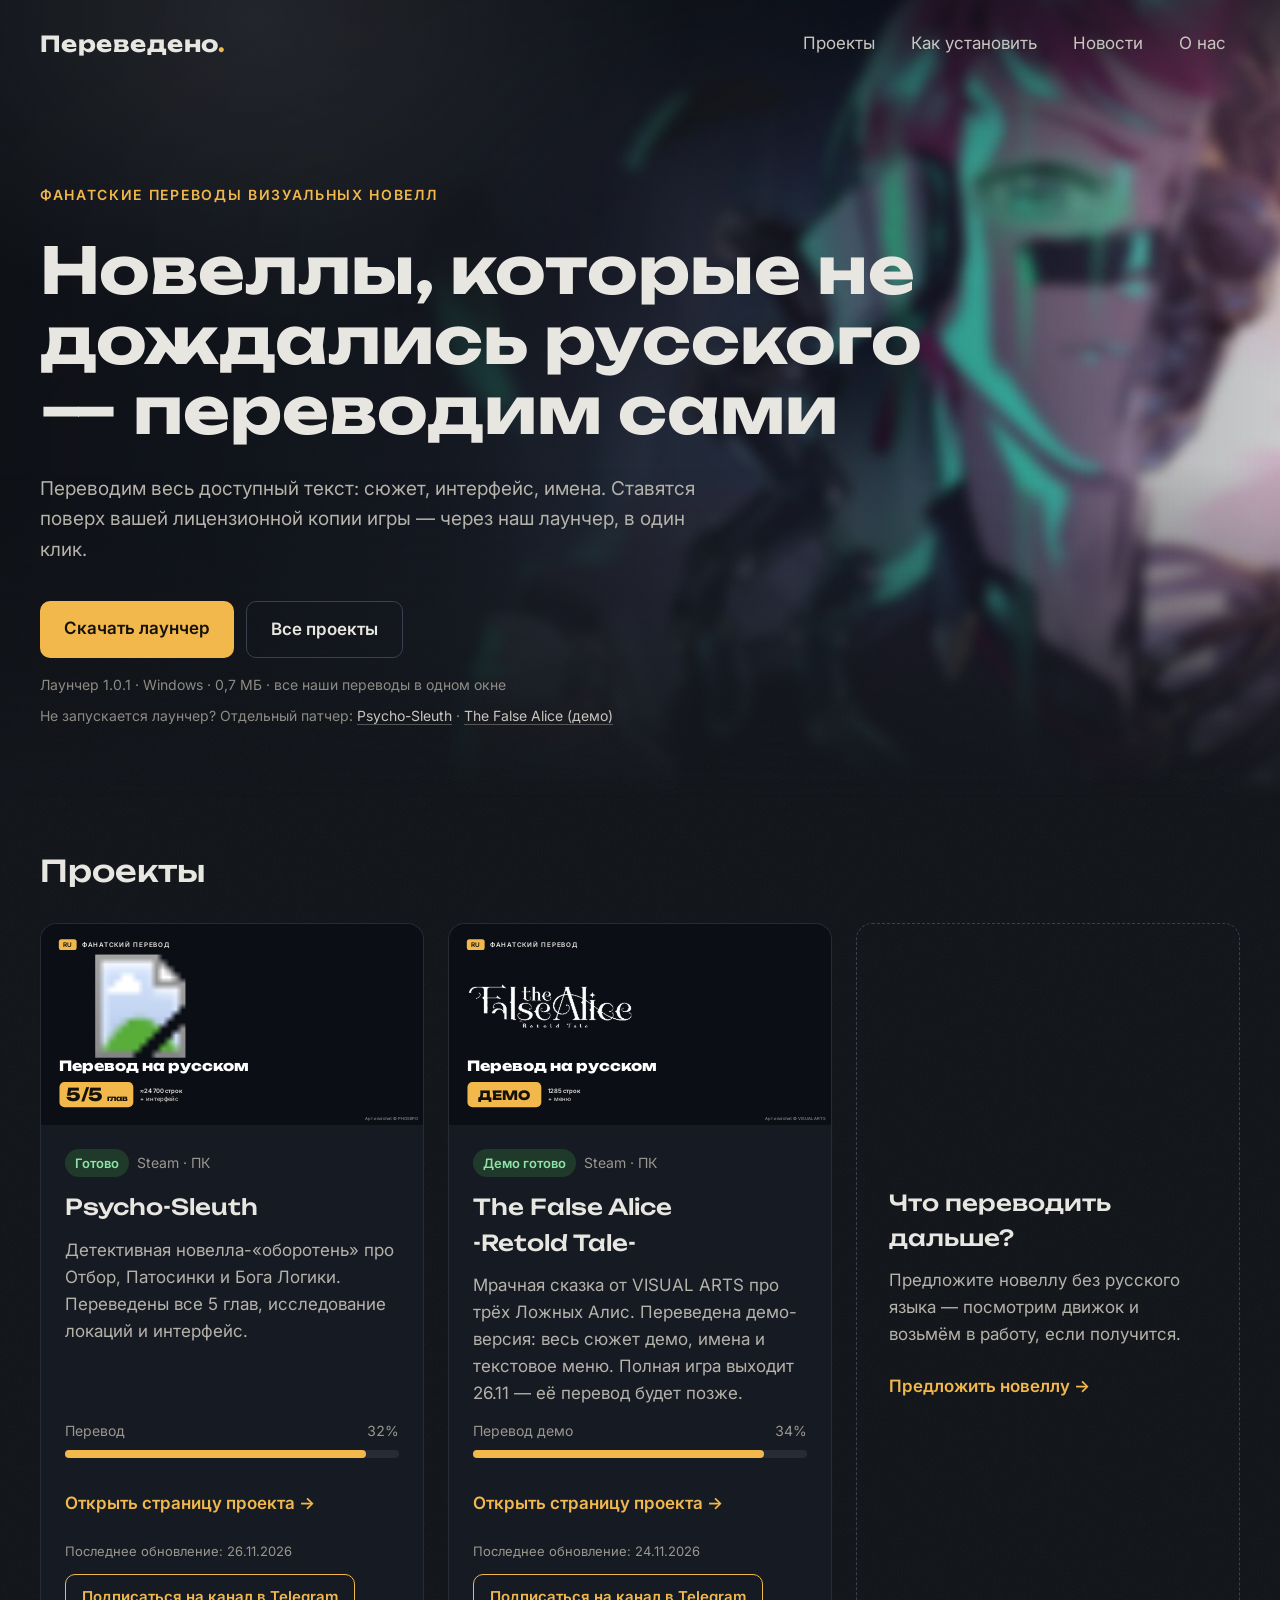
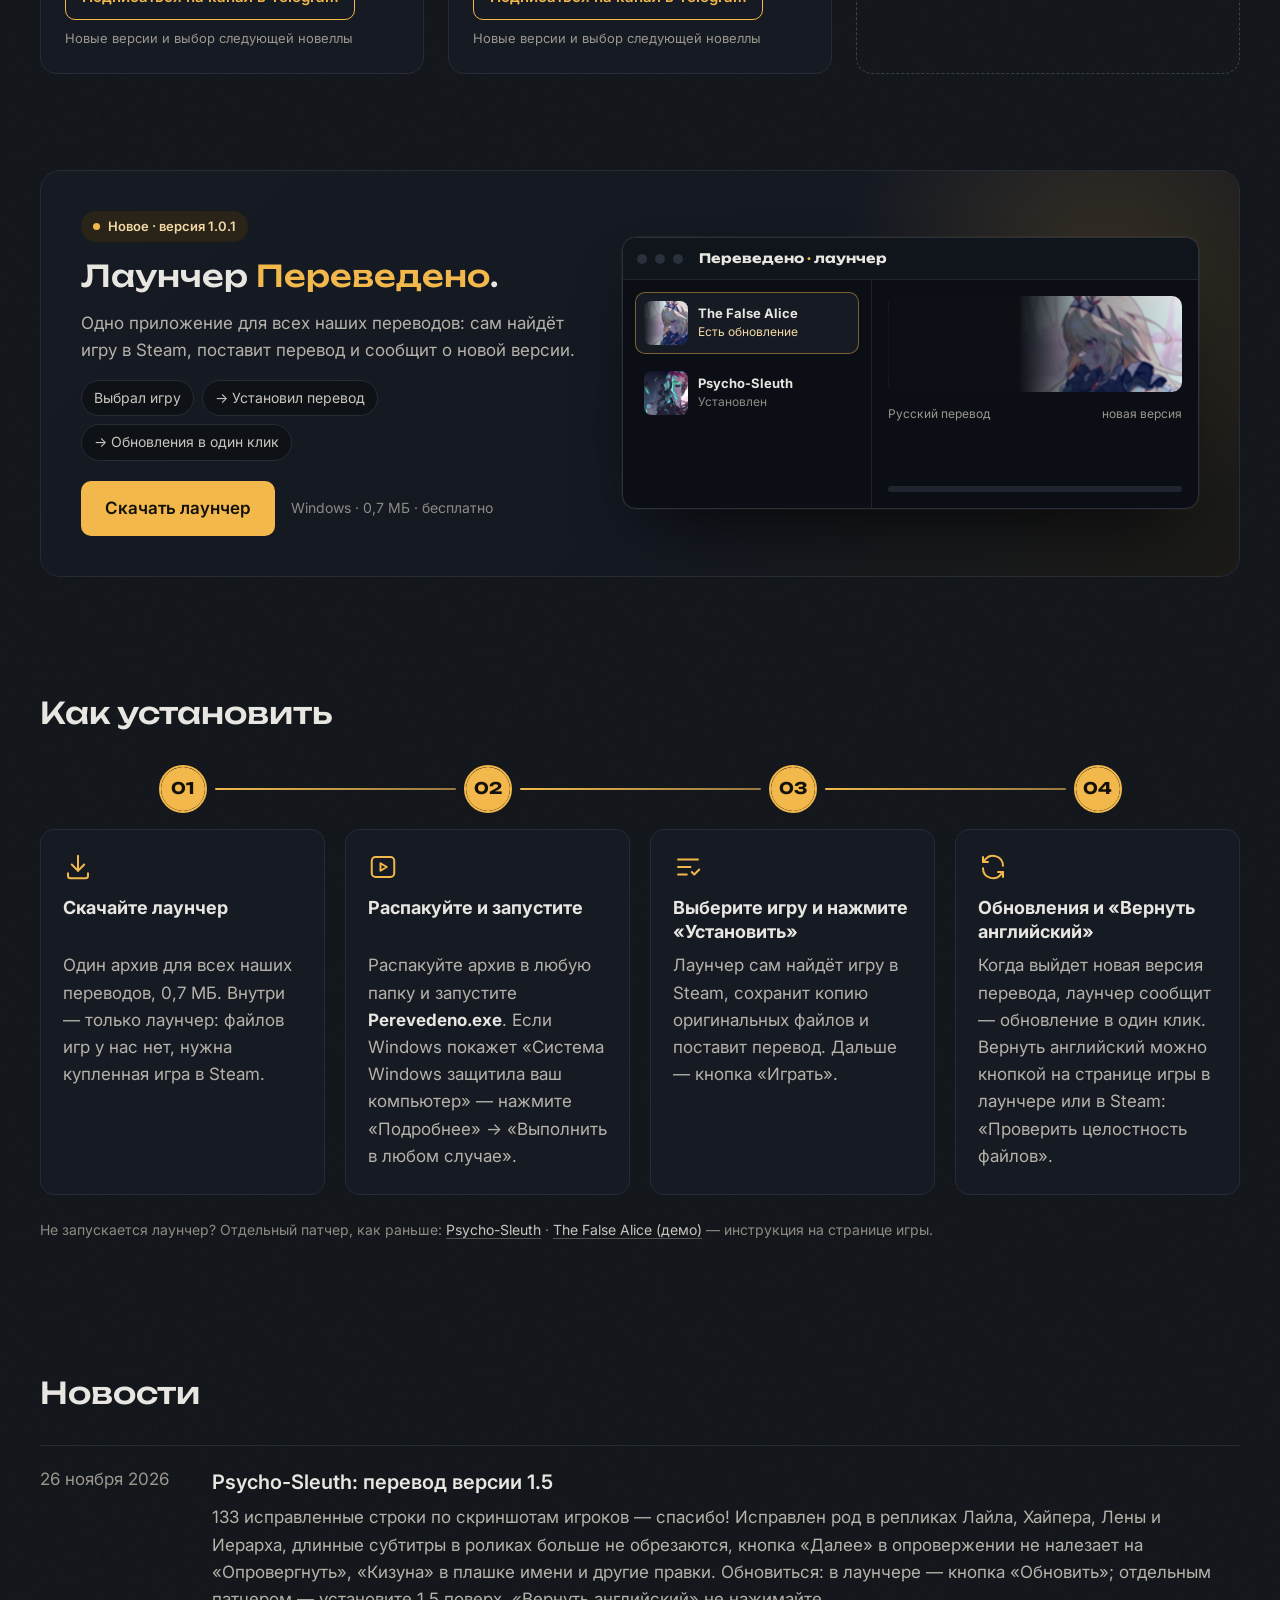
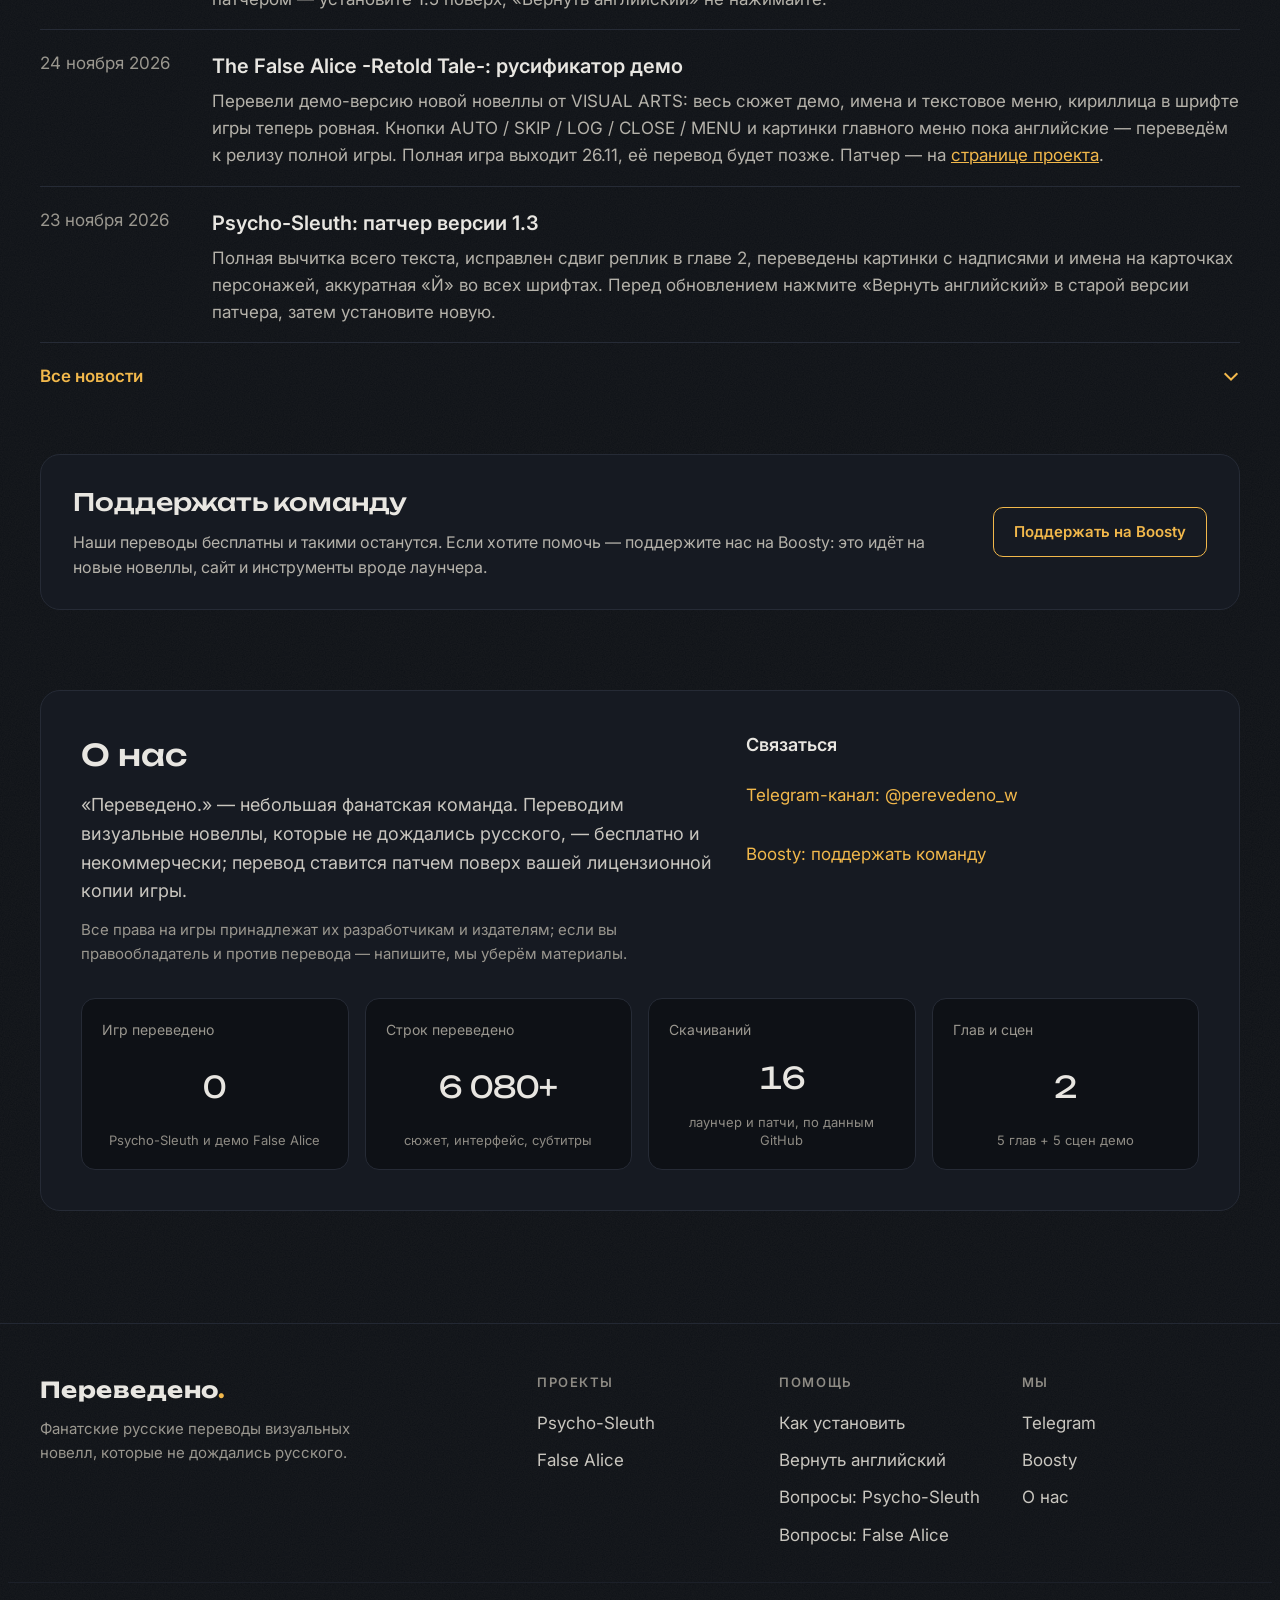
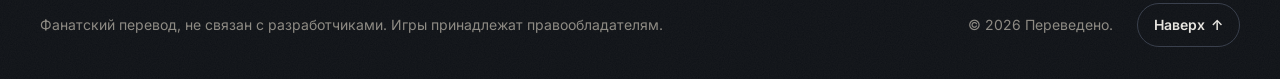
==== index.html @ 1e57be88 "Psycho-Sleuth 1.5: версия, дата, ссылки, «Что нового», новость" ====
<!doctype html>
<html lang="ru">
<head>
<meta charset="utf-8">
<meta name="viewport" content="width=device-width, initial-scale=1">
<title>Переведено. — фанатские русские переводы визуальных новелл</title>
<meta name="description" content="Бесплатные фанатские русификаторы визуальных новелл из Steam: патчеры в один клик, новости переводов и выбор следующей игры вместе с подписчиками.">
<link rel="canonical" href="https://perevedeno.com/">
<meta name="google-site-verification" content="7UtIHEBAI-mzredz2HzIOiEofKmOk5kOTlWd3oZsfEE" />
<meta name="yandex-verification" content="e305a6d8b01f7bec" />
<meta property="og:type" content="website">
<meta property="og:title" content="Переведено. — фанатские русские переводы визуальных новелл">
<meta property="og:description" content="Бесплатные фанатские русификаторы визуальных новелл из Steam: патчеры в один клик, новости переводов и выбор следующей игры вместе с подписчиками.">
<meta property="og:image" content="https://perevedeno.com/site-og.png">
<meta property="og:image:width" content="1200">
<meta property="og:image:height" content="630">
<meta property="og:url" content="https://perevedeno.com/">
<meta name="twitter:card" content="summary_large_image">
<meta name="twitter:image" content="https://perevedeno.com/site-og.png">
<link rel="icon" href="/favicon.ico" sizes="16x16 32x32 48x48">
<link rel="icon" href="/favicon.svg" type="image/svg+xml">
<link rel="icon" href="/favicon-48x48.png" type="image/png" sizes="48x48">
<link rel="icon" href="/favicon-192x192.png" type="image/png" sizes="192x192">
<link rel="apple-touch-icon" href="/apple-touch-icon.png" sizes="180x180">
<link rel="manifest" href="/site.webmanifest">
<link rel="preconnect" href="https://fonts.googleapis.com">
<link rel="stylesheet" href="https://fonts.googleapis.com/css2?family=Unbounded:wght@500;700;800&amp;family=Inter:wght@400;500;600&amp;display=swap">
<link rel="stylesheet" href="style.css?v=20261126l">
<script>document.documentElement.classList.add('js');setTimeout(function(){if(!window.__siteReady)document.documentElement.classList.remove('js')},3000)</script>
<script src="site.js?v=20261126l" defer></script>
<script type="application/ld+json">
{
 "@context": "https://schema.org",
 "@type": "WebSite",
 "name": "Переведено. — фанатские русские переводы визуальных новелл",
 "alternateName": "Переведено",
 "url": "https://perevedeno.com/",
 "inLanguage": "ru",
 "publisher": {
  "@type": "Organization",
  "name": "Переведено.",
  "url": "https://perevedeno.com/",
  "sameAs": [
   "https://t.me/perevedeno_w"
  ]
 }
}
</script>
<!-- Yandex.Metrika counter -->
<script type="text/javascript">
   (function(m,e,t,r,i,k,a){m[i]=m[i]||function(){(m[i].a=m[i].a||[]).push(arguments)};
   m[i].l=1*new Date();
   for (var j = 0; j < document.scripts.length; j++) {if (document.scripts[j].src === r) { return; }}
   k=e.createElement(t),a=e.getElementsByTagName(t)[0],k.async=1,k.src=r,a.parentNode.insertBefore(k,a)})
   (window, document, "script", "https://mc.yandex.ru/metrika/tag.js", "ym");

   ym(114653532, "init", {
        clickmap:true,
        trackLinks:true,
        accurateTrackBounce:true,
        webvisor:true
   });
</script>
<!-- /Yandex.Metrika counter -->
</head>
<body>
<div style="min-height: 100vh; background: #0E1116; color: #E8E6E1; font-family: Inter, system-ui, sans-serif; font-size: 17px; line-height: 1.6">
<div class="hero-bg" aria-hidden="true"><div class="hb hb1" style="background-image:url(hero-psycho-sleuth.jpg)"></div><div class="hb hb2" style="background-image:url(hero-false-alice.jpg)"></div><div class="hb-shade"></div></div>

<header class="hdr" style="border-bottom: 1px solid #232833">
<div style="max-width: 1200px; margin: 0 auto; padding: 20px 32px; display: flex; flex-wrap: wrap; align-items: center; justify-content: space-between; gap: 16px">
<a href="#top" style="text-decoration: none; color: #E8E6E1; font-family: Unbounded, sans-serif; font-weight: 700; font-size: 22px; letter-spacing: 0.02em">Переведено<span style="color: #F2B84B">.</span></a>
<nav aria-label="Основное меню" style="display: flex; flex-wrap: wrap; gap: 8px">
<a class="navl" href="#projects" style="color: #C9C6BF; text-decoration: none; padding: 10px 14px; border-radius: 8px">Проекты</a>
<a class="navl" href="#install" style="color: #C9C6BF; text-decoration: none; padding: 10px 14px; border-radius: 8px">Как установить</a>
<a class="navl" href="#news" style="color: #C9C6BF; text-decoration: none; padding: 10px 14px; border-radius: 8px">Новости</a>
<a class="navl" href="#about" style="color: #C9C6BF; text-decoration: none; padding: 10px 14px; border-radius: 8px">О нас</a>
</nav>
</div>
</header>

<main id="top">
<section style="max-width: 1200px; margin: 0 auto; padding: 96px 32px 72px; display: flex; flex-direction: column; gap: 28px">
<p style="margin: 0; color: #F2B84B; font-weight: 600; letter-spacing: 0.12em; text-transform: uppercase; font-size: 14px">Фанатские переводы визуальных новелл</p>
<h1 class="split" style="margin: 0; font-family: Unbounded, sans-serif; font-weight: 700; font-size: clamp(2.4rem, 5vw, 4.2rem); line-height: 1.1; max-width: 900px">Новеллы, которые не дождались русского — переводим сами</h1>
<p style="margin: 0; max-width: 680px; color: #B5B2AA; font-size: 19px">Переводим весь доступный текст: сюжет, интерфейс, имена. Ставятся поверх вашей лицензионной копии игры — через наш лаунчер, в один клик.</p>
<div class="hero-btns" style="display: flex; flex-wrap: wrap; gap: 12px; margin-top: 8px">
<a class="btn btn-primary" href="https://github.com/worthless666-loc/worthless666-loc.github.io/releases/download/launcher-v1.0.1/Perevedeno-Launcher-1.0.1.zip" data-goatcounter-click="download-launcher" data-goatcounter-title="Скачать лаунчер" style="background: #F2B84B; color: #14110A; text-decoration: none; font-weight: 600; padding: 14px 24px; border-radius: 10px">Скачать лаунчер</a>
<a class="btn btn-ghost" href="#projects" style="color: #E8E6E1; text-decoration: none; font-weight: 600; padding: 14px 24px; border-radius: 10px; border: 1px solid #3A404D">Все проекты</a>
</div>
<span style="color: #8E8B84; font-size: 14px; margin-top: -12px">Лаунчер 1.0.1 · Windows · 0,7 МБ · все наши переводы в одном окне</span>
<span class="alt-dl" style="color: #8E8B84; font-size: 14px; margin-top: -20px">Не запускается лаунчер? Отдельный патчер: <a href="https://github.com/worthless666-loc/worthless666-loc.github.io/releases/download/v1.5/Psycho-Sleuth_RU_Patcher.zip" data-goatcounter-click="download-v1.5" data-goatcounter-title="Скачать русификатор">Psycho-Sleuth</a> · <a href="https://github.com/worthless666-loc/worthless666-loc.github.io/releases/download/false-alice-demo-v1.0/False-Alice_RU_Patcher_demo.zip" data-goatcounter-click="download-false-alice-demo-1.0" data-goatcounter-title="Скачать русификатор False Alice (демо)">The False Alice (демо)</a></span>
</section>

<section id="projects" style="max-width: 1200px; margin: 0 auto; padding: 48px 32px">
<h2 style="margin: 0 0 28px; font-family: Unbounded, sans-serif; font-weight: 500; font-size: 30px">Проекты</h2>
<div style="display: grid; grid-template-columns: repeat(auto-fit, minmax(min(300px, 100%), 1fr)); gap: 24px">

<article class="gcard" style="background: #161A22; border: 1px solid #262B36; border-radius: 16px; display: flex; flex-direction: column">
<a href="psycho-sleuth.html" tabindex="-1" aria-hidden="true" class="gbanner" style="display: block; border-radius: 16px 16px 0 0"><svg xmlns="http://www.w3.org/2000/svg" viewBox="0 0 1200 630" role="img" aria-label="Psycho-Sleuth — перевод на русском, 5 из 5 глав" style="display: block; width: 100%; height: auto; background: #0B0E14"><defs><linearGradient id="lfG" x1="0" x2="1" y1="0" y2="0"><stop offset="0" stop-color="#0B0E14" stop-opacity="0.9"/><stop offset="0.38" stop-color="#0B0E14" stop-opacity="0.7"/><stop offset="0.62" stop-color="#0B0E14" stop-opacity="0"/></linearGradient></defs><image href="https://shared.akamai.steamstatic.com/store_item_assets/steam/apps/3432860/library_hero.jpg" x="-170" y="0" width="1951" height="630" preserveAspectRatio="none"/><rect width="1200" height="630" fill="url(#lfG)"/><rect x="56" y="48" width="56" height="34" rx="8" fill="#F2B84B"/><text x="84" y="72" text-anchor="middle" font-family="Inter, sans-serif" font-weight="600" font-size="20" fill="#14110A" letter-spacing="1">RU</text><text x="128" y="72" font-family="Inter, sans-serif" font-weight="600" font-size="20" fill="#E8E6E1" letter-spacing="2.4">ФАНАТСКИЙ ПЕРЕВОД</text><image href="https://shared.akamai.steamstatic.com/store_item_assets/steam/apps/3432860/logo.png" x="24" y="96" width="576" height="324"/><text x="58" y="462" font-family="Unbounded, sans-serif" font-weight="800" font-size="44" fill="#FFFFFF">Перевод на русском</text><rect x="58" y="496" width="232" height="80" rx="16" fill="#F2B84B"/><text x="80" y="556" font-family="Unbounded, sans-serif" font-weight="800" font-size="56" fill="#14110A">5/5</text><text x="208" y="556" font-family="Unbounded, sans-serif" font-weight="700" font-size="24" fill="#14110A">глав</text><text x="310" y="530" font-family="Inter, sans-serif" font-weight="600" font-size="19" fill="#E8E6E1">≈24 700 строк</text><text x="310" y="556" font-family="Inter, sans-serif" font-weight="500" font-size="19" fill="#C9C6BF">+ интерфейс</text><text x="1184" y="616" text-anchor="end" font-family="Inter, sans-serif" font-size="13" fill="#FFFFFF" fill-opacity="0.6">Арт и логотип: © PHOSEPO</text></svg></a>
<div style="padding: 24px; display: flex; flex-direction: column; gap: 12px; flex-grow: 1">
<div style="display: flex; flex-wrap: wrap; gap: 8px; align-items: center">
<span style="background: #1F3A2A; color: #8FE3A8; font-size: 13px; font-weight: 600; padding: 4px 10px; border-radius: 999px">Готово</span>
<span style="color: #9A978F; font-size: 14px">Steam · ПК</span>
</div>
<h3 style="margin: 0; font-family: Unbounded, sans-serif; font-weight: 500; font-size: 22px">Psycho-Sleuth</h3>
<p style="margin: 0; color: #B5B2AA">Детективная новелла-«оборотень» про Отбор, Патосинки и Бога Логики. Переведены все 5 глав, исследование локаций и интерфейс.</p>
<div style="margin-top: auto; display: flex; flex-direction: column; gap: 8px">
<div style="display: flex; justify-content: space-between; font-size: 14px; color: #9A978F"><span>Перевод</span><span>90%</span></div>
<div style="height: 8px; background: #262B36; border-radius: 999px"><div style="width: 90%; height: 8px; background: #F2B84B; border-radius: 999px"></div></div>
</div>
<div style="margin-top: 8px; display: flex; justify-content: space-between; align-items: center; gap: 12px; flex-wrap: wrap">
<a href="psycho-sleuth.html" class="gcard-link" style="text-decoration: none; font-weight: 600; padding: 12px 0">Открыть страницу проекта →</a>
<span style="font-size: 13px; color: #9A978F">Последнее обновление: 26.11.2026</span>
</div>
<div style="display: flex; flex-wrap: wrap; align-items: center; gap: 8px 12px">
<a href="https://t.me/perevedeno_w" class="btn btn-ghost gcard-tg" target="_blank" rel="noopener" data-goatcounter-click="tg-subscribe" data-goatcounter-title="Подписка на Telegram" style="background: transparent; color: #F2B84B; text-decoration: none; font-weight: 600; font-size: 15px; padding: 10px 16px; border-radius: 10px; border: 1px solid #F2B84B; text-align: center">Подписаться на канал в Telegram</a>
<span style="font-size: 13px; color: #9A978F">Новые версии и выбор следующей новеллы</span>
</div>
</div>
</article>

<article class="gcard" style="background: #161A22; border: 1px solid #262B36; border-radius: 16px; display: flex; flex-direction: column">
<a href="false-alice.html" tabindex="-1" aria-hidden="true" class="gbanner" style="display: block; border-radius: 16px 16px 0 0"><svg xmlns="http://www.w3.org/2000/svg" viewBox="0 0 1200 630" role="img" aria-label="The False Alice -Retold Tale- — перевод демо на русском, 1285 строк" style="display: block; width: 100%; height: auto; background: #0B0E14"><defs><linearGradient id="lfGfa" x1="0" x2="1" y1="0" y2="0"><stop offset="0" stop-color="#0B0E14" stop-opacity="0.9"/><stop offset="0.38" stop-color="#0B0E14" stop-opacity="0.7"/><stop offset="0.62" stop-color="#0B0E14" stop-opacity="0"/></linearGradient><linearGradient id="lfGfae" x1="0" x2="1" y1="0" y2="0"><stop offset="0" stop-color="#0B0E14" stop-opacity="1"/><stop offset="1" stop-color="#0B0E14" stop-opacity="0"/></linearGradient></defs><image href="https://shared.akamai.steamstatic.com/store_item_assets/steam/apps/4013270/library_hero.jpg" x="330" y="0" width="1951" height="630" preserveAspectRatio="none"/><rect x="329" y="0" width="300" height="630" fill="url(#lfGfae)"/><rect width="1200" height="630" fill="url(#lfGfa)"/><rect x="56" y="48" width="56" height="34" rx="8" fill="#F2B84B"/><text x="84" y="72" text-anchor="middle" font-family="Inter, sans-serif" font-weight="600" font-size="20" fill="#14110A" letter-spacing="1">RU</text><text x="128" y="72" font-family="Inter, sans-serif" font-weight="600" font-size="20" fill="#E8E6E1" letter-spacing="2.4">ФАНАТСКИЙ ПЕРЕВОД</text><image href="false-alice-logo.png" x="58" y="185" width="520" height="147"/><text x="58" y="462" font-family="Unbounded, sans-serif" font-weight="800" font-size="44" fill="#FFFFFF">Перевод на русском</text><rect x="58" y="496" width="232" height="80" rx="16" fill="#F2B84B"/><text x="174" y="554" text-anchor="middle" font-family="Unbounded, sans-serif" font-weight="800" font-size="40" fill="#14110A">ДЕМО</text><text x="310" y="530" font-family="Inter, sans-serif" font-weight="600" font-size="19" fill="#E8E6E1">1285 строк</text><text x="310" y="556" font-family="Inter, sans-serif" font-weight="500" font-size="19" fill="#C9C6BF">+ меню</text><text x="1184" y="616" text-anchor="end" font-family="Inter, sans-serif" font-size="13" fill="#FFFFFF" fill-opacity="0.6">Арт и логотип: © VISUAL ARTS</text></svg></a>
<div style="padding: 24px; display: flex; flex-direction: column; gap: 12px; flex-grow: 1">
<div style="display: flex; flex-wrap: wrap; gap: 8px; align-items: center">
<span style="background: #1F3A2A; color: #8FE3A8; font-size: 13px; font-weight: 600; padding: 4px 10px; border-radius: 999px">Демо готово</span>
<span style="color: #9A978F; font-size: 14px">Steam · ПК</span>
</div>
<h3 style="margin: 0; font-family: Unbounded, sans-serif; font-weight: 500; font-size: 22px">The False Alice <span style="white-space: nowrap">-Retold Tale-</span></h3>
<p style="margin: 0; color: #B5B2AA">Мрачная сказка от VISUAL ARTS про трёх Ложных Алис. Переведена демо-версия: весь сюжет демо, имена и текстовое меню. Полная игра выходит 26.11 — её перевод будет позже.</p>
<div style="margin-top: auto; display: flex; flex-direction: column; gap: 8px">
<div style="display: flex; justify-content: space-between; font-size: 14px; color: #9A978F"><span>Перевод демо</span><span>87%</span></div>
<div style="height: 8px; background: #262B36; border-radius: 999px"><div style="width: 87%; height: 8px; background: #F2B84B; border-radius: 999px"></div></div>
</div>
<div style="margin-top: 8px; display: flex; justify-content: space-between; align-items: center; gap: 12px; flex-wrap: wrap">
<a href="false-alice.html" class="gcard-link" style="text-decoration: none; font-weight: 600; padding: 12px 0">Открыть страницу проекта →</a>
<span style="font-size: 13px; color: #9A978F">Последнее обновление: 24.11.2026</span>
</div>
<div style="display: flex; flex-wrap: wrap; align-items: center; gap: 8px 12px">
<a href="https://t.me/perevedeno_w" class="btn btn-ghost gcard-tg" target="_blank" rel="noopener" data-goatcounter-click="tg-subscribe" data-goatcounter-title="Подписка на Telegram" style="background: transparent; color: #F2B84B; text-decoration: none; font-weight: 600; font-size: 15px; padding: 10px 16px; border-radius: 10px; border: 1px solid #F2B84B; text-align: center">Подписаться на канал в Telegram</a>
<span style="font-size: 13px; color: #9A978F">Новые версии и выбор следующей новеллы</span>
</div>
</div>
</article>

<article style="background: transparent; border: 1px dashed #3A404D; border-radius: 16px; padding: 32px; display: flex; flex-direction: column; gap: 12px; justify-content: center; min-height: 320px">
<h3 style="margin: 0; font-family: Unbounded, sans-serif; font-weight: 500; font-size: 22px">Что переводить дальше?</h3>
<p style="margin: 0; color: #B5B2AA">Предложите новеллу без русского языка — посмотрим движок и возьмём в работу, если получится.</p>
<a href="https://t.me/perevedeno_w" style="text-decoration: none; font-weight: 600; padding: 12px 0">Предложить новеллу →</a>
</article>

</div>
</section>

<section id="launcher" style="max-width: 1200px; margin: 0 auto; padding: 48px 32px">
<div class="lnch rv">
<div class="lnch-text">
<span class="lnch-badge">Новое · версия 1.0.1</span>
<h2>Лаунчер <span>Переведено</span>.</h2>
<p>Одно приложение для всех наших переводов: сам найдёт игру в Steam, поставит перевод и сообщит о новой версии.</p>
<ol class="lnch-flow"><li>Выбрал игру</li><li>→ Установил перевод</li><li>→ Обновления в один клик</li></ol>
<div class="lnch-cta">
<a class="btn btn-primary" href="https://github.com/worthless666-loc/worthless666-loc.github.io/releases/download/launcher-v1.0.1/Perevedeno-Launcher-1.0.1.zip" data-goatcounter-click="download-launcher" data-goatcounter-title="Скачать лаунчер" style="background: #F2B84B; color: #14110A; text-decoration: none; font-weight: 600; padding: 14px 24px; border-radius: 10px">Скачать лаунчер</a>
<small>Windows · 0,7 МБ · бесплатно</small>
</div>
</div>
<div class="lw" aria-hidden="true">
<div class="lw-bar"><i></i><i></i><i></i><b>Переведено <span>·</span> лаунчер</b></div>
<div class="lw-body">
<div class="lw-list">
<div class="lw-game on"><span class="lw-cov" style="background-image: url(hero-false-alice.jpg)"></span><span><strong>The False Alice</strong><em class="upd">Есть обновление</em></span></div>
<div class="lw-game"><span class="lw-cov" style="background-image: url(hero-psycho-sleuth.jpg)"></span><span><strong>Psycho-Sleuth</strong><em>Установлен</em></span></div>
</div>
<div class="lw-main">
<div class="lw-hero" style="background-image: url(hero-false-alice.jpg)"><span>The False Alice</span></div>
<div class="lw-row"><span>Русский перевод</span><span>новая версия</span></div>
<span class="lw-btn"><span class="t1">Обновить</span><span class="t2">Готово ✓</span></span>
<div class="lw-track"><div class="lw-fill"></div></div>
</div>
</div>
</div>
</div>
</section>

<section id="install" style="max-width: 1200px; margin: 0 auto; padding: 64px 32px">
<h2 style="margin: 0 0 28px; font-family: Unbounded, sans-serif; font-weight: 500; font-size: 30px">Как установить</h2>
<ol class="steps">
<li class="step" style="--i: 0">
<span class="step-num" aria-hidden="true"><span class="n1">01</span><span class="n2">01</span></span>
<div class="step-card"><svg class="step-ico" viewBox="0 0 24 24" fill="none" stroke="currentColor" stroke-width="1.6" stroke-linecap="round" stroke-linejoin="round" aria-hidden="true"><path d="M12 3v12"/><path d="m7 10 5 5 5-5"/><path d="M4 17v2a2 2 0 0 0 2 2h12a2 2 0 0 0 2-2v-2"/></svg><strong style="font-size: 18px">Скачайте лаунчер</strong>
<span style="color: #B5B2AA">Один архив для всех наших переводов, 0,7 МБ. Внутри — только лаунчер: файлов игр у нас нет, нужна купленная игра в Steam.</span></div>
</li>
<li class="step" style="--i: 1">
<span class="step-num" aria-hidden="true"><span class="n1">02</span><span class="n2">02</span></span>
<div class="step-card"><svg class="step-ico" viewBox="0 0 24 24" fill="none" stroke="currentColor" stroke-width="1.6" stroke-linecap="round" stroke-linejoin="round" aria-hidden="true"><rect x="3" y="4" width="18" height="16" rx="3"/><path d="m10 9 5 3-5 3V9Z"/></svg><strong style="font-size: 18px">Распакуйте и запустите</strong>
<span style="color: #B5B2AA">Распакуйте архив в любую папку и запустите <b style="color: #E8E6E1">Perevedeno.exe</b>. Если Windows покажет «Система Windows защитила ваш компьютер» — нажмите «Подробнее» → «Выполнить в любом случае».</span></div>
</li>
<li class="step" style="--i: 2">
<span class="step-num" aria-hidden="true"><span class="n1">03</span><span class="n2">03</span></span>
<div class="step-card"><svg class="step-ico" viewBox="0 0 24 24" fill="none" stroke="currentColor" stroke-width="1.6" stroke-linecap="round" stroke-linejoin="round" aria-hidden="true"><path d="M4 6h16"/><path d="M4 12h10"/><path d="M4 18h7"/><path d="m15 16 2 2 4-4"/></svg><strong style="font-size: 18px">Выберите игру и нажмите «Установить»</strong>
<span style="color: #B5B2AA">Лаунчер сам найдёт игру в Steam, сохранит копию оригинальных файлов и поставит перевод. Дальше — кнопка «Играть».</span></div>
</li>
<li class="step" id="install-restore" style="--i: 3">
<span class="step-num" aria-hidden="true"><span class="n1">04</span><span class="n2">04</span></span>
<div class="step-card"><svg class="step-ico" viewBox="0 0 24 24" fill="none" stroke="currentColor" stroke-width="1.6" stroke-linecap="round" stroke-linejoin="round" aria-hidden="true"><path d="M20 11a8 8 0 0 0-14.3-4.9L4 8"/><path d="M4 4v4h4"/><path d="M4 13a8 8 0 0 0 14.3 4.9L20 16"/><path d="M20 20v-4h-4"/></svg><strong style="font-size: 18px">Обновления и «Вернуть английский»</strong>
<span style="color: #B5B2AA">Когда выйдет новая версия перевода, лаунчер сообщит — обновление в один клик. Вернуть английский можно кнопкой на странице игры в лаунчере или в Steam: «Проверить целостность файлов».</span></div>
</li>
</ol>
<p class="alt-dl" style="margin: 24px 0 0; color: #8E8B84; font-size: 14px">Не запускается лаунчер? Отдельный патчер, как раньше: <a href="https://github.com/worthless666-loc/worthless666-loc.github.io/releases/download/v1.5/Psycho-Sleuth_RU_Patcher.zip" data-goatcounter-click="download-v1.5" data-goatcounter-title="Скачать русификатор">Psycho-Sleuth</a> · <a href="https://github.com/worthless666-loc/worthless666-loc.github.io/releases/download/false-alice-demo-v1.0/False-Alice_RU_Patcher_demo.zip" data-goatcounter-click="download-false-alice-demo-1.0" data-goatcounter-title="Скачать русификатор False Alice (демо)">The False Alice (демо)</a> — инструкция на странице игры.</p>
</section>

<section id="news" style="max-width: 1200px; margin: 0 auto; padding: 64px 32px">
<h2 style="margin: 0 0 28px; font-family: Unbounded, sans-serif; font-weight: 500; font-size: 30px">Новости</h2>
<div style="display: flex; flex-direction: column; gap: 16px">
<article style="border-top: 1px solid #262B36; padding-top: 20px; display: flex; flex-wrap: wrap; gap: 8px 32px">
<time datetime="2026-11-26" style="color: #9A978F; min-width: 140px">26 ноября 2026</time>
<div style="flex: 1 1 480px; display: flex; flex-direction: column; gap: 6px">
<h3 style="margin: 0; font-size: 20px; font-weight: 600">Psycho-Sleuth: перевод версии 1.5</h3>
<p style="margin: 0; color: #B5B2AA">133 исправленные строки по скриншотам игроков — спасибо! Исправлен род в репликах Лайла, Хайпера, Лены и Иерарха, длинные субтитры в роликах больше не обрезаются, кнопка «Далее» в опровержении не налезает на «Опровергнуть», «Кизуна» в плашке имени и другие правки. Обновиться: в лаунчере — кнопка «Обновить»; отдельным патчером — установите 1.5 поверх, «Вернуть английский» не нажимайте.</p>
</div>
</article>
<article style="border-top: 1px solid #262B36; padding-top: 20px; display: flex; flex-wrap: wrap; gap: 8px 32px">
<time datetime="2026-11-24" style="color: #9A978F; min-width: 140px">24 ноября 2026</time>
<div style="flex: 1 1 480px; display: flex; flex-direction: column; gap: 6px">
<h3 style="margin: 0; font-size: 20px; font-weight: 600">The False Alice -Retold Tale-: русификатор демо</h3>
<p style="margin: 0; color: #B5B2AA">Перевели демо-версию новой новеллы от VISUAL ARTS: весь сюжет демо, имена и текстовое меню, кириллица в шрифте игры теперь ровная. Кнопки AUTO / SKIP / LOG / CLOSE / MENU и картинки главного меню пока английские — переведём к релизу полной игры. Полная игра выходит 26.11, её перевод будет позже. Патчер — на <a href="false-alice.html">странице проекта</a>.</p>
</div>
</article>
<article style="border-top: 1px solid #262B36; padding-top: 20px; display: flex; flex-wrap: wrap; gap: 8px 32px">
<time datetime="2026-11-23" style="color: #9A978F; min-width: 140px">23 ноября 2026</time>
<div style="flex: 1 1 480px; display: flex; flex-direction: column; gap: 6px">
<h3 style="margin: 0; font-size: 20px; font-weight: 600">Psycho-Sleuth: патчер версии 1.3</h3>
<p style="margin: 0; color: #B5B2AA">Полная вычитка всего текста, исправлен сдвиг реплик в главе 2, переведены картинки с надписями и имена на карточках персонажей, аккуратная «Й» во всех шрифтах. Перед обновлением нажмите «Вернуть английский» в старой версии патчера, затем установите новую.</p>
</div>
</article>
<details style="border-top: 1px solid #262B36; padding-top: 20px">
<summary style="cursor: pointer; font-weight: 600; color: #F2B84B">Все новости</summary>
<div style="display: flex; flex-direction: column; gap: 16px; margin-top: 16px">
<article style="border-top: 1px solid #262B36; padding-top: 20px; display: flex; flex-wrap: wrap; gap: 8px 32px">
<time datetime="2026-11-22" style="color: #9A978F; min-width: 140px">22 ноября 2026</time>
<div style="flex: 1 1 480px; display: flex; flex-direction: column; gap: 6px">
<h3 style="margin: 0; font-size: 20px; font-weight: 600">Psycho-Sleuth: патчер версии 1.2</h3>
<p style="margin: 0; color: #B5B2AA">Субтитры всех видеороликов теперь на русском, на кнопке пропуска ролика — «Пропустить», плюс мелкие правки текста. Если у вас стоит 1.0 или 1.1, запустите новый патчер, сначала нажмите «Вернуть английский», затем «Установить перевод» — установка займёт чуть дольше.</p>
</div>
</article>
<article style="border-top: 1px solid #262B36; padding-top: 20px; display: flex; flex-wrap: wrap; gap: 8px 32px">
<time datetime="2026-11-22" style="color: #9A978F; min-width: 140px">22 ноября 2026</time>
<div style="flex: 1 1 480px; display: flex; flex-direction: column; gap: 6px">
<h3 style="margin: 0; font-size: 20px; font-weight: 600">Psycho-Sleuth: патчер версии 1.1</h3>
<p style="margin: 0; color: #B5B2AA">Небольшие правки перевода: участники Отбора теперь обращаются к Наместнице на «вы». Если у вас стоит версия 1.0, запустите новый патчер, сначала нажмите «Вернуть английский», затем «Установить перевод».</p>
</div>
</article>
<article style="border-top: 1px solid #262B36; padding-top: 20px; display: flex; flex-wrap: wrap; gap: 8px 32px">
<time datetime="2026-11-21" style="color: #9A978F; min-width: 140px">21 ноября 2026</time>
<div style="flex: 1 1 480px; display: flex; flex-direction: column; gap: 6px">
<h3 style="margin: 0; font-size: 20px; font-weight: 600">Выпущен русский перевод Psycho-Sleuth</h3>
<p style="margin: 0; color: #B5B2AA">Все 5 глав, эпилоги, исследование локаций, интерфейс и имена — около 24 700 строк. Патчер уже можно скачать на странице проекта.</p>
</div>
</article>
</div>
</details>
</div>
</section>

<section id="support" style="max-width: 1200px; margin: 0 auto; padding: 0 32px 16px">
<div class="rv" style="background: #161A22; border: 1px solid #262B36; border-radius: 20px; padding: 28px 32px; display: flex; flex-wrap: wrap; align-items: center; justify-content: space-between; gap: 20px 32px">
<div style="flex: 1 1 420px; display: flex; flex-direction: column; gap: 8px">
<h2 style="margin: 0; font-family: Unbounded, sans-serif; font-weight: 500; font-size: 24px">Поддержать команду</h2>
<p style="margin: 0; color: #B5B2AA; font-size: 16px">Наши переводы бесплатны и такими останутся. Если хотите помочь — поддержите нас на Boosty: это идёт на новые новеллы, сайт и инструменты вроде лаунчера.</p>
</div>
<a href="https://boosty.to/perevedeno" class="btn btn-ghost" target="_blank" rel="noopener" data-goatcounter-click="boosty" data-goatcounter-title="Поддержать на Boosty" data-ym-goal="boosty" style="flex: 0 0 auto; background: transparent; color: #F2B84B; text-decoration: none; font-weight: 600; font-size: 15px; padding: 12px 20px; border-radius: 10px; border: 1px solid #F2B84B; text-align: center">Поддержать на Boosty</a>
</div>
</section>

<section id="about" style="max-width: 1200px; margin: 0 auto; padding: 64px 32px 96px">
<div style="background: #161A22; border: 1px solid #262B36; border-radius: 20px; padding: 40px; display: flex; flex-direction: column; gap: 24px">
<div style="display: flex; flex-wrap: wrap; gap: 32px">
<div style="flex: 1 1 420px; display: flex; flex-direction: column; gap: 12px">
<h2 style="margin: 0; font-family: Unbounded, sans-serif; font-weight: 500; font-size: 30px">О нас</h2>
<p style="margin: 0; color: #C9C6BF; font-size: 18px">«Переведено.» — небольшая фанатская команда. Переводим визуальные новеллы, которые не дождались русского, — бесплатно и некоммерчески; перевод ставится патчем поверх вашей лицензионной копии игры.</p>
<p style="margin: 0; color: #9A978F; font-size: 15px">Все права на игры принадлежат их разработчикам и издателям; если вы правообладатель и против перевода — напишите, мы уберём материалы.</p>
</div>
<div style="flex: 1 1 240px; display: flex; flex-direction: column; gap: 12px">
<h3 style="margin: 0; font-size: 18px; font-weight: 600">Связаться</h3>
<a href="https://t.me/perevedeno_w" style="text-decoration: none; padding: 10px 0">Telegram-канал: @perevedeno_w</a>
<a href="https://boosty.to/perevedeno" target="_blank" rel="noopener" data-goatcounter-click="boosty-about" data-goatcounter-title="Boosty (О нас)" data-ym-goal="boosty" style="text-decoration: none; padding: 10px 0">Boosty: поддержать команду</a>
</div>
</div>
<div class="tiles about-stats" style="display: grid; grid-template-columns: repeat(auto-fit, minmax(200px, 1fr)); gap: 16px">
<div style="background: #0E1116; border: 1px solid #262B36; border-radius: 14px; padding: 20px; display: flex; flex-direction: column; min-height: 130px">
<div style="color: #9A978F; font-size: 14px">Игр переведено</div>
<div class="tile-v" style="flex: 1; display: flex; align-items: center; justify-content: center; text-align: center; font-family: Unbounded, sans-serif; font-size: 30px">2</div>
<div class="tile-note">Psycho-Sleuth и демо False Alice</div>
</div>
<div style="background: #0E1116; border: 1px solid #262B36; border-radius: 14px; padding: 20px; display: flex; flex-direction: column; min-height: 130px">
<div style="color: #9A978F; font-size: 14px">Строк переведено</div>
<div class="tile-v" style="flex: 1; display: flex; align-items: center; justify-content: center; text-align: center; font-family: Unbounded, sans-serif; font-size: 30px">27 000+</div>
<div class="tile-note">сюжет, интерфейс, субтитры</div>
</div>
<div style="background: #0E1116; border: 1px solid #262B36; border-radius: 14px; padding: 20px; display: flex; flex-direction: column; min-height: 130px">
<div style="color: #9A978F; font-size: 14px">Скачиваний</div>
<div class="tile-v" data-live="gh-downloads" style="flex: 1; display: flex; align-items: center; justify-content: center; text-align: center; font-family: Unbounded, sans-serif; font-size: 30px">67</div>
<div class="tile-note">лаунчер и патчи, по данным GitHub</div>
</div>
<div style="background: #0E1116; border: 1px solid #262B36; border-radius: 14px; padding: 20px; display: flex; flex-direction: column; min-height: 130px">
<div style="color: #9A978F; font-size: 14px">Глав и сцен</div>
<div class="tile-v" style="flex: 1; display: flex; align-items: center; justify-content: center; text-align: center; font-family: Unbounded, sans-serif; font-size: 30px">10</div>
<div class="tile-note">5 глав + 5 сцен демо</div>
</div>
</div>
</div>
</section>
</main>

<footer class="site-footer">
<div class="ft-in">
<div class="ft-brand"><a class="ft-logo" href="index.html">Переведено<span>.</span></a><p>Фанатские русские переводы визуальных новелл, которые не дождались русского.</p></div>
<nav class="ft-cols" aria-label="Ссылки в подвале">
<div><h3>Проекты</h3><a href="psycho-sleuth.html">Psycho-Sleuth</a><a href="false-alice.html">False Alice</a></div>
<div><h3>Помощь</h3><a href="index.html#install">Как установить</a><a href="index.html#install-restore">Вернуть английский</a><a href="psycho-sleuth.html#faq">Вопросы: Psycho-Sleuth</a><a href="false-alice.html#faq">Вопросы: False Alice</a></div>
<div><h3>Мы</h3><a href="https://t.me/perevedeno_w" target="_blank" rel="noopener">Telegram</a><a href="https://boosty.to/perevedeno" target="_blank" rel="noopener" data-goatcounter-click="boosty-footer" data-goatcounter-title="Boosty (подвал)" data-ym-goal="boosty">Boosty</a><a href="index.html#about">О нас</a></div>
</nav>
</div>
<div class="ft-bottom"><span class="ft-legal">Фанатский перевод, не связан с разработчиками. Игры принадлежат правообладателям.</span><span>© 2026 Переведено.</span><a class="ft-top" href="#">Наверх <span class="up" aria-hidden="true">↑</span></a></div>
</footer>
</div>
<script data-goatcounter="https://worthless.goatcounter.com/count" async src="//gc.zgo.at/count.js"></script>
<noscript><div><img src="https://mc.yandex.ru/watch/114653532" style="position:absolute; left:-9999px;" alt="" /></div></noscript>
</body>
</html>
---- style.css ----
/* Переведено — общие стили и анимации сайта. Цвет акцента #F2B84B.
   Анимируются только transform и opacity. */
@view-transition{navigation:auto}
body{margin:0;background:#0E1116}
a{color:#F2B84B}a:hover{color:#FFD27A}
:root{
  /* свечение вверху страницы: белое; transparent — выключить; rgba(242,184,75,.13) — прежнее жёлтое */
  --hero-glow:rgba(255,255,255,.085);
  --acc:#F2B84B;--ease:cubic-bezier(.2,.8,.2,1);--spring:cubic-bezier(.34,1.56,.64,1)}

/* ---------- шапка: прозрачная, свечение цельное под ней; фон и линия — при прокрутке ---------- */
body>div:first-child{position:relative;isolation:isolate;overflow:clip}
body>div:first-child::before{content:"";position:absolute;z-index:-1;left:-15%;top:-300px;width:70%;height:640px;
  background:radial-gradient(closest-side,var(--hero-glow),transparent);
  animation:hdrGlow 16s ease-in-out infinite alternate;pointer-events:none;will-change:transform}
@keyframes hdrGlow{from{transform:translate3d(0,0,0)}to{transform:translate3d(75%,50px,0)}}
.hdr{position:sticky;top:0;z-index:50;border-bottom-color:transparent!important}
.hdr::after{content:"";position:absolute;inset:0;z-index:-1;pointer-events:none;
  background:rgba(14,17,22,.74);-webkit-backdrop-filter:blur(14px) saturate(1.2);backdrop-filter:blur(14px) saturate(1.2);
  box-shadow:inset 0 -1px 0 #232833;opacity:0;transition:opacity .35s}
.hdr.scrolled::after{opacity:1}
main section[id]{scroll-margin-top:96px}
@media (max-width:640px){.hdr{position:relative}.hdr::after{opacity:0!important}}

/* ---------- фон первого экрана главной: арты игр ---------- */
.hero-bg{position:absolute;z-index:-2;left:0;right:0;top:0;height:var(--hero-h,720px);overflow:hidden;pointer-events:none;
  -webkit-mask-image:linear-gradient(180deg,#000 0%,#000 58%,rgba(0,0,0,.6) 78%,transparent 100%);mask-image:linear-gradient(180deg,#000 0%,#000 58%,rgba(0,0,0,.6) 78%,transparent 100%)}
.hb{position:absolute;inset:-4%;background-size:cover;background-position:60% 40%;opacity:0;will-change:transform,opacity}
.hb1{opacity:1;animation:hbFade 16s linear infinite,kenA 16s ease-in-out infinite alternate}
.hb2{animation:hbFade 16s linear -8s infinite,kenB 16s ease-in-out infinite alternate}
@keyframes hbFade{0%{opacity:0}9%{opacity:1}50%{opacity:1}59%{opacity:0}100%{opacity:0}}
@keyframes kenA{from{transform:scale(1.04) translate3d(-1%,0,0)}to{transform:scale(1.14) translate3d(1.5%,-1%,0)}}
@keyframes kenB{from{transform:scale(1.12) translate3d(1.5%,1%,0)}to{transform:scale(1.04) translate3d(-1%,0,0)}}
.hb-shade{position:absolute;inset:0;background:
  linear-gradient(90deg,rgba(14,17,22,.94) 0%,rgba(14,17,22,.86) 34%,rgba(14,17,22,.5) 62%,rgba(14,17,22,.22) 100%),
  linear-gradient(180deg,rgba(14,17,22,.55) 0%,rgba(14,17,22,0) 22%)}
.split .w{display:inline-block;opacity:0;transform:translate3d(0,.45em,0);
  animation:wIn .8s var(--ease) forwards;animation-delay:calc(.15s + var(--i) * .07s)}
@keyframes wIn{to{opacity:1;transform:none}}
@media (max-width:640px){
  .hb1,.hb2{animation-name:hbFade}
  .hb{inset:0;background-position:65% 50%}
  .hb-shade{background:linear-gradient(180deg,rgba(14,17,22,.82) 0%,rgba(14,17,22,.74) 100%)}
}

/* ---------- раскрывающиеся блоки (details) ---------- */
details>summary{list-style:none;display:flex;align-items:center;justify-content:space-between;gap:16px;-webkit-tap-highlight-color:transparent}
details>summary::-webkit-details-marker{display:none}
details>summary::after{content:"";flex:none;width:8px;height:8px;margin-right:4px;border-right:2px solid var(--acc);border-bottom:2px solid var(--acc);
  transform:translateY(-3px) rotate(45deg);transition:transform .38s var(--ease)}
details.is-open>summary::after{transform:translateY(2px) rotate(225deg)}
details>summary:focus-visible{outline:2px solid var(--acc);outline-offset:4px;border-radius:6px}
details[style*="border-radius: 12px"]{transition:border-color .3s}
details[style*="border-radius: 12px"]:hover,details[style*="border-radius: 12px"].is-open{border-color:#3A404D!important}

/* ---------- ссылки меню: выезжающее подчёркивание ---------- */
.navl{position:relative}
.navl::after{content:"";position:absolute;left:14px;right:14px;bottom:6px;height:2px;border-radius:2px;
  background:var(--acc);transform:scaleX(0);transform-origin:right;transition:transform .35s var(--ease)}
.navl:hover,.navl:focus-visible{color:#E8E6E1!important}
.navl:hover::after,.navl:focus-visible::after{transform:scaleX(1);transform-origin:left}

/* ---------- кнопки ---------- */
.btn{position:relative;overflow:hidden;isolation:isolate;display:inline-block;
  transition:translate .35s var(--ease),scale .18s var(--ease),border-color .25s,box-shadow .3s;will-change:transform}
.btn:active{scale:.95;transition-duration:.08s}
.btn-primary::after{content:"";position:absolute;top:0;bottom:0;left:0;width:55%;pointer-events:none;
  background:linear-gradient(105deg,rgba(255,255,255,0) 20%,rgba(255,255,255,.55) 50%,rgba(255,255,255,0) 80%);
  transform:translateX(-140%) skewX(-18deg)}
.btn-primary:hover::after,.btn-primary:focus-visible::after{transform:translateX(260%) skewX(-18deg);transition:transform .8s var(--ease)}
.btn-primary:hover,.btn-primary:focus-visible{color:#14110A;box-shadow:0 10px 28px -8px rgba(242,184,75,.75),0 0 0 1px rgba(255,214,130,.6)}
.btn-ghost:hover,.btn-ghost:focus-visible{border-color:var(--acc)!important}
.btn-ghost::before{content:"";position:absolute;z-index:-1;inset:0;background:rgba(242,184,75,.08);opacity:0;transition:opacity .25s}
.btn-ghost:hover::before{opacity:1}
.btn:focus-visible{outline:2px solid var(--acc);outline-offset:3px}
.ripple{position:absolute;z-index:-1;width:20px;height:20px;margin:-10px 0 0 -10px;border-radius:50%;pointer-events:none;
  background:rgba(20,17,10,.28);transform:scale(0);opacity:1;animation:ripple .6s var(--ease) forwards}
.btn-ghost .ripple,.arrow-link .ripple{background:rgba(242,184,75,.35)}
@keyframes ripple{to{transform:scale(var(--rs,18));opacity:0}}
.arr{display:inline-block;transition:transform .35s var(--spring)}
a:hover>.arr,a:focus-visible>.arr,.gcard:hover .gcard-link>.arr{transform:translateX(5px)}

/* ---------- карточки проектов ---------- */
.gcard{position:relative;
  transform:perspective(900px) rotateX(var(--rx,0deg)) rotateY(var(--ry,0deg)) translateY(var(--ty,0px)) scale(var(--cs,1));
  transition:transform .5s var(--ease),border-color .3s;will-change:transform}
.gcard.tilting{transition:transform .12s linear,border-color .3s}
.gcard::before{content:"";position:absolute;inset:-1px;border-radius:17px;z-index:-1;pointer-events:none;
  box-shadow:0 24px 60px -18px rgba(242,184,75,.45),0 0 0 1px rgba(242,184,75,.55);opacity:0;transition:opacity .35s}
.gcard.is-hot{--ty:-6px;border-color:rgba(242,184,75,.7)!important}
.gcard.is-hot::before{opacity:1}
.gcard.pressed{--cs:.975;transition-duration:.1s}
.glare-clip{position:absolute;inset:0;border-radius:16px;overflow:hidden;pointer-events:none;z-index:3}
.glare{position:absolute;left:0;top:0;width:560px;height:560px;margin:-280px 0 0 -280px;border-radius:50%;
  background:radial-gradient(closest-side,rgba(255,226,160,.26),rgba(255,226,160,.08) 45%,rgba(255,226,160,0));
  opacity:0;transition:opacity .35s;transform:translate3d(var(--gx,50%),var(--gy,50%),0);will-change:transform}
.gcard.is-hot .glare{opacity:1}
.gbanner{display:block;overflow:hidden}
.gbanner>svg{transform:translate3d(var(--px,0px),var(--py,0px),0) scale(var(--zs,1));transition:transform .6s var(--ease);will-change:transform}
.gcard.is-hot .gbanner>svg{--zs:1.07}
.gcard.tilting .gbanner>svg{transition:transform .25s linear}
.gcard-link::after{content:"";position:absolute;inset:0;z-index:1;border-radius:16px}
.gcard-link:focus{outline:none}
.gcard-link:focus-visible::after{outline:2px solid var(--acc);outline-offset:3px}
.gcard-tg{position:relative;z-index:4}
.gcard-tg:focus-visible{outline:2px solid var(--acc);outline-offset:2px}
.bar-fill{transform-origin:left center;transform:scaleX(0)}
.bar-fill.in{transform:scaleX(1)}

/* ---------- плитки ---------- */
.tiles>div{transition:transform .35s var(--ease),border-color .3s}
.tiles>div:hover{transform:translateY(-3px);border-color:rgba(242,184,75,.5)!important}

/* ---------- появление при прокрутке ---------- */
.js .rv{opacity:0;transform:translate3d(0,22px,0);transition:opacity .7s var(--ease),transform .7s var(--ease);transition-delay:var(--d,0s)}
.js .rv.in{opacity:1;transform:none}
.js .gcard.rv.in{transform:perspective(900px) rotateX(var(--rx,0deg)) rotateY(var(--ry,0deg)) translateY(var(--ty,0px)) scale(var(--cs,1));
  transition:transform .6s var(--ease) var(--d,0s),opacity .7s var(--ease) var(--d,0s),border-color .3s}
.js .gcard.rv.in.tilting{transition:transform .12s linear,opacity .7s,border-color .3s}
.js .gcard.rv.in.pressed{transition-duration:.1s}

/* баннер карточки «перелетает» в шапку страницы игры */
.vt-fa{view-transition-name:fa-banner}
.vt-ps{view-transition-name:ps-banner}
::view-transition-group(fa-banner),::view-transition-group(ps-banner){animation-duration:.45s;animation-timing-function:cubic-bezier(.2,.8,.2,1)}
::view-transition-old(root),::view-transition-new(root){animation-duration:.3s}
html.leaving body{opacity:0;transition:opacity .18s}

/* ---------- телефон / касание ---------- */
@media (hover:none){
  .gcard:active{--cs:.975}
  .gcard:active::before{opacity:1}
}

@media (max-width:480px){
header>div,main>section,footer>div{padding-left:20px!important;padding-right:20px!important}
h1{font-size:2rem!important;overflow-wrap:break-word}
.hero-btns>a{flex:1 1 100%;text-align:center;box-sizing:border-box}
.tiles{grid-template-columns:repeat(2,minmax(0,1fr))!important;gap:12px!important}
.tiles>div{padding:14px!important;min-height:112px!important}
.tile-v{font-size:19px!important;line-height:1.25;overflow-wrap:break-word}
#download>div{padding:24px!important}
}

/* ---------- без движения ---------- */
@media (prefers-reduced-motion:reduce){
  *,*::before,*::after{animation:none!important;transition:none!important}
  .js .rv{opacity:1;transform:none}
  .bar-fill{transform:none}
  .gcard,.gcard.is-hot{transform:none}
  .gbanner>svg{transform:none!important}
  .glare{display:none}
  details>summary::after{transition:none}
  .hb1{opacity:1}.hb2{opacity:0}.hb{transform:none}
  .split .w{opacity:1;transform:none}
  @view-transition{navigation:none}
}

/* ---------- галерея скриншотов «Как выглядит перевод» ---------- */
.gal-wrap{position:relative}
.gal{display:grid;grid-auto-flow:column;grid-auto-columns:calc((100% - 32px) / 3);gap:16px;margin:0;padding:4px 2px 18px;list-style:none;
  overflow-x:auto;overscroll-behavior-x:contain;scroll-snap-type:x mandatory;scroll-behavior:smooth;-webkit-overflow-scrolling:touch;
  scrollbar-width:thin;scrollbar-color:#3A404D transparent}
.gal::-webkit-scrollbar{height:6px}.gal::-webkit-scrollbar-thumb{background:#3A404D;border-radius:3px}
.gal-item{margin:0;scroll-snap-align:start;display:flex;flex-direction:column;gap:10px}
.gal-link{position:relative;display:block;border-radius:12px;overflow:hidden;border:1px solid #262B36;background:#0B0E14;
  aspect-ratio:1456/819;transition:border-color .3s,transform .35s var(--ease)}
.gal-link img{display:block;width:100%;height:100%;object-fit:cover;transition:transform .6s var(--ease),opacity .4s}
.gal-link::after{content:"";position:absolute;inset:0;background:radial-gradient(circle at 50% 50%,rgba(14,17,22,0) 40%,rgba(14,17,22,.35));opacity:0;transition:opacity .35s;pointer-events:none}
.gal-link:hover,.gal-link:focus-visible{border-color:rgba(242,184,75,.7);transform:translateY(-3px)}
.gal-link:hover img,.gal-link:focus-visible img{transform:scale(1.045)}
.gal-link:hover::after{opacity:1}
.gal-link:focus-visible{outline:2px solid var(--acc);outline-offset:3px}
.gal-link:active{transform:scale(.98)}
.gal-cap{margin:0;color:#9A978F;font-size:14px;line-height:1.4}
.gal-nav{position:absolute;top:calc(50% - 30px);z-index:2;width:44px;height:44px;border-radius:50%;border:1px solid #3A404D;
  background:rgba(14,17,22,.82);color:#E8E6E1;font-size:22px;line-height:1;cursor:pointer;display:flex;align-items:center;justify-content:center;
  -webkit-backdrop-filter:blur(8px);backdrop-filter:blur(8px);transition:opacity .3s,transform .3s var(--ease),border-color .3s}
.gal-nav:hover{border-color:var(--acc);color:var(--acc)}
.gal-nav:active{transform:scale(.92)}
.gal-nav.prev{left:-14px}.gal-nav.next{right:-14px}
.gal-nav[hidden]{display:flex;opacity:0;pointer-events:none}
@media (hover:none),(max-width:640px){.gal-nav{display:none!important}}
@media (max-width:900px){.gal{grid-auto-columns:calc((100% - 16px) / 2)}}
@media (max-width:560px){.gal{grid-auto-columns:84%;gap:12px}}

/* ---------- просмотр на весь экран ---------- */
.lb{position:fixed;inset:0;z-index:1000;font-family:Inter,system-ui,sans-serif;line-height:1.5;display:flex;align-items:center;justify-content:center;touch-action:none}
.lb[hidden]{display:none}
.lb-bg{position:absolute;inset:0;background:rgba(7,9,12,.92);-webkit-backdrop-filter:blur(6px);backdrop-filter:blur(6px)}
.lb-fig{position:relative;margin:0;display:flex;flex-direction:column;align-items:center;gap:12px;max-width:min(94vw,1456px)}
.lb-img{display:block;width:min(94vw,1456px,calc((100vh - 130px) * 1456 / 819));height:auto;aspect-ratio:1456/819;border-radius:10px;
  box-shadow:0 30px 80px -20px rgba(0,0,0,.8);background:#0B0E14;user-select:none;-webkit-user-drag:none;will-change:transform,opacity}
.lb-cap{color:#C9C6BF;font-size:15px;text-align:center;min-height:1.4em}
.lb-btn{position:absolute;z-index:2;width:48px;height:48px;border-radius:50%;border:1px solid #3A404D;background:rgba(14,17,22,.7);color:#E8E6E1;
  font-size:24px;line-height:1;cursor:pointer;display:flex;align-items:center;justify-content:center;transition:border-color .25s,color .25s,transform .2s}
.lb-btn:hover{border-color:var(--acc);color:var(--acc)}
.lb-btn:active{transform:scale(.92)}
.lb-btn:focus-visible{outline:2px solid var(--acc);outline-offset:3px}
.lb-prev{left:18px;top:50%;margin-top:-24px}.lb-next{right:18px;top:50%;margin-top:-24px}
.lb-close{right:18px;top:18px}
.lb-count{position:absolute;z-index:2;left:22px;top:28px;color:#C9C6BF;font-size:14px;letter-spacing:.06em;font-variant-numeric:tabular-nums}
@media (max-width:640px){.lb-prev,.lb-next{display:none}.lb-img{border-radius:6px}}
@media (prefers-reduced-motion:reduce){.gal{scroll-behavior:auto}.gal-link,.gal-link img{transform:none!important}}

/* ---------- «Как установить»: шаги на линии ---------- */
.steps{position:relative;list-style:none;margin:0;padding:0;display:grid;grid-template-columns:repeat(4,minmax(0,1fr));gap:20px}
.step{position:relative;display:flex;flex-direction:column;gap:16px}
.step-num{position:relative;z-index:1;width:48px;height:48px;border-radius:50%;border:2px solid var(--acc);background:#0E1116;
  display:flex;align-items:center;justify-content:center;font-family:Unbounded,sans-serif;font-weight:700;font-size:16px;color:var(--acc);overflow:hidden;flex:none}
.step-num::before{content:"";position:absolute;inset:0;border-radius:50%;background:var(--acc);transform:scale(1)}
.step-num .n1,.step-num .n2{position:absolute;inset:0;display:flex;align-items:center;justify-content:center}
.step-num .n1{color:var(--acc);opacity:0}.step-num .n2{color:#14110A;opacity:1}
/* линия к следующему шагу: серая дорожка + жёлтое заполнение */
.step:not(:last-child)::before,.step:not(:last-child)::after{content:"";position:absolute;top:23px;left:56px;width:calc(100% - 44px);height:2px;border-radius:2px}
.step:not(:last-child)::before{background:#262B36}
.step:not(:last-child)::after{background:linear-gradient(90deg,var(--acc),rgba(242,184,75,.55));transform-origin:left center;transform:scaleX(1)}
.step-card{flex:1;background:#161A22;border:1px solid #262B36;border-radius:14px;padding:22px 22px 24px;display:flex;flex-direction:column;gap:8px;
  transition:transform .35s var(--ease),border-color .3s}
.step-card:hover{transform:translateY(-3px);border-color:rgba(242,184,75,.55)}
.step-ico{width:30px;height:30px;color:var(--acc);margin-bottom:6px;flex:none}
.step-card strong{font-size:18px}
.step-card span{color:#B5B2AA}
/* анимация только при JS: исходное состояние «до» */
.js .steps:not(.in) .step-num::before{transform:scale(0)}
.js .steps:not(.in) .step-num .n1{opacity:1}
.js .steps:not(.in) .step-num .n2{opacity:0}
.js .steps:not(.in) .step:not(:last-child)::after{transform:scaleX(0)}
.js .steps:not(.in) .step-card{opacity:.35;transform:translateY(12px)}
.js .steps .step-num::before{transition:transform .5s var(--spring) calc(.15s + var(--i) * .55s)}
.js .steps .step-num .n1,.js .steps .step-num .n2{transition:opacity .3s ease calc(.25s + var(--i) * .55s)}
.js .steps .step:not(:last-child)::after{transition:transform .5s cubic-bezier(.45,0,.25,1) calc(.4s + var(--i) * .55s)}
.js .steps .step-card{transition:opacity .6s var(--ease) calc(.1s + var(--i) * .55s),transform .6s var(--ease) calc(.1s + var(--i) * .55s),border-color .3s}
.js .steps.in .step-card:hover{transform:translateY(-3px);transition-delay:0s}
@media (max-width:900px){
  .steps{grid-template-columns:minmax(0,1fr);gap:18px}
  .step{display:grid;grid-template-columns:48px minmax(0,1fr);gap:16px;align-items:start}
  .step:not(:last-child)::before,.step:not(:last-child)::after{top:56px;left:23px;width:2px;height:calc(100% - 44px)}
  .step:not(:last-child)::after{background:linear-gradient(180deg,var(--acc),rgba(242,184,75,.55));transform-origin:center top;transform:scaleY(1)}
  .js .steps:not(.in) .step:not(:last-child)::after{transform:scaleY(0)}
}
@media (prefers-reduced-motion:reduce){
  .js .steps:not(.in) .step-num::before{transform:none}
  .js .steps:not(.in) .step-num .n1{opacity:0}.js .steps:not(.in) .step-num .n2{opacity:1}
  .js .steps:not(.in) .step:not(:last-child)::after{transform:none}
  .js .steps:not(.in) .step-card{opacity:1;transform:none}
}
/* шаги: кружок по центру над карточкой, линия — от центра к центру; заголовки на одной высоте (ПК) */
@media (min-width:901px){
  .step-num{align-self:center}
  .step:not(:last-child)::before,.step:not(:last-child)::after{left:calc(50% + 32px);width:calc(100% - 44px)}
  .step-card strong{line-height:1.35;min-height:calc(2em * 1.35);display:flex;align-items:flex-start}
}
.step-num{box-sizing:border-box}

/* ---------- «О нас»: цифры ---------- */
.about-stats{margin-top:8px}
.tile-note{color:#8E8B84;font-size:13px;line-height:1.35;text-align:center}

/* ---------- подвал ---------- */
.site-footer{border-top:1px solid #232833;margin-top:16px}
.ft-in{max-width:1200px;margin:0 auto;padding:48px 32px 28px;display:grid;grid-template-columns:minmax(220px,1.3fr) minmax(0,2fr);gap:40px}
.ft-logo{display:inline-block;text-decoration:none;color:#E8E6E1;font-family:Unbounded,sans-serif;font-weight:700;font-size:22px;letter-spacing:.02em}
.ft-logo span{color:var(--acc)}
.ft-brand p{margin:10px 0 0;color:#9A978F;font-size:15px;max-width:320px}
.ft-cols{display:grid;grid-template-columns:repeat(3,minmax(0,1fr));gap:24px}
.ft-cols h3{margin:0 0 12px;font-size:13px;font-weight:600;letter-spacing:.12em;text-transform:uppercase;color:#8E8B84}
.ft-cols a{display:block;width:max-content;max-width:100%;padding:5px 0;color:#C9C6BF;text-decoration:none;position:relative}
.ft-cols a::after{content:"";position:absolute;left:0;right:0;bottom:2px;height:1px;background:var(--acc);transform:scaleX(0);transform-origin:right;transition:transform .35s var(--ease)}
.ft-cols a:hover,.ft-cols a:focus-visible{color:#E8E6E1}
.ft-cols a:hover::after,.ft-cols a:focus-visible::after{transform:scaleX(1);transform-origin:left}
.ft-bottom{max-width:1200px;margin:0 auto;padding:20px 32px 32px;border-top:1px solid #1C2029;display:flex;flex-wrap:wrap;align-items:center;gap:8px 24px;color:#8E8B84;font-size:14px}
.ft-bottom .ft-legal{flex:1 1 420px}
.ft-top{margin-left:auto;display:inline-flex;align-items:center;gap:6px;padding:10px 16px;border:1px solid #3A404D;border-radius:999px;color:#E8E6E1;text-decoration:none;font-weight:600;font-size:14px;
  transition:border-color .3s,transform .3s var(--ease)}
.ft-top:hover,.ft-top:focus-visible{border-color:var(--acc);color:var(--acc)}
.ft-top .up{display:inline-block;transition:transform .35s var(--spring)}
.ft-top:hover .up{transform:translateY(-3px)}
.ft-top:active{transform:scale(.95)}
@media (max-width:760px){
  .ft-in{grid-template-columns:minmax(0,1fr);gap:28px;padding:40px 20px 24px}
  .ft-cols{grid-template-columns:minmax(0,1fr);gap:20px}
  .ft-bottom{padding:18px 20px 28px}
  .ft-top{margin-left:0}
}
@media (max-width:480px){
  #about>div{padding:22px 18px!important}
  .about-stats .tile-v{white-space:nowrap;font-size:18px!important}
  .tile-note{font-size:12px}
}

/* ---------- мелкие детали: прогресс прокрутки, свечение за курсором, зерно ---------- */
.scroll-prog{position:fixed;left:0;top:0;right:0;height:3px;z-index:60;pointer-events:none;background:var(--acc);
  transform-origin:0 50%;transform:scaleX(0);box-shadow:0 0 10px rgba(242,184,75,.45);will-change:transform}
.cursor-glow{position:fixed;left:0;top:0;z-index:-1;width:160px;height:160px;margin:-80px 0 0 -80px;border-radius:50%;pointer-events:none;
  background:radial-gradient(closest-side,rgba(205,208,215,.075),rgba(205,208,215,.03) 45%,rgba(205,208,215,0));
  opacity:0;transition:opacity .6s ease;will-change:transform,opacity}
.cursor-glow.on{opacity:1}
body>div:first-child{
  background-image:url("data:image/svg+xml,%3Csvg xmlns='http://www.w3.org/2000/svg' width='180' height='180'%3E%3Cfilter id='n'%3E%3CfeTurbulence type='fractalNoise' baseFrequency='.85' numOctaves='3' stitchTiles='stitch'/%3E%3CfeColorMatrix values='0 0 0 0 1 0 0 0 0 1 0 0 0 0 1 0 0 0 .045 0'/%3E%3C/filter%3E%3Crect width='100%25' height='100%25' filter='url(%23n)'/%3E%3C/svg%3E")!important;
  background-repeat:repeat!important;background-size:180px 180px!important}
@media (prefers-reduced-motion:reduce){.cursor-glow{display:none}}

/* ---------- 404 ---------- */
.e404{min-height:calc(100vh - 260px);display:flex;flex-direction:column;justify-content:center;gap:22px;max-width:1200px;margin:0 auto;padding:72px 32px 96px;box-sizing:border-box}
.e404-code{position:relative;display:inline-block;align-self:flex-start;margin:0;font-family:Unbounded,sans-serif;font-weight:800;font-size:clamp(96px,22vw,220px);line-height:.9;color:#E8E6E1;letter-spacing:.02em}
.e404-code{isolation:isolate}
.e404-code::before,.e404-code::after{content:attr(data-text);position:absolute;inset:0;z-index:-1;pointer-events:none;opacity:0}
.e404-code::before{color:var(--acc);animation:gl1 3.2s steps(1,end) infinite}
.e404-code::after{color:#5BD1E8;animation:gl2 3.2s steps(1,end) infinite}
.e404-code .dot{color:var(--acc);display:inline-block;animation:blink 1.1s ease-in-out infinite}
@keyframes gl1{0%,86%,100%{opacity:0;transform:none}88%{opacity:.85;transform:translate3d(-6px,2px,0)}91%{opacity:.6;transform:translate3d(4px,-3px,0)}94%{opacity:.8;transform:translate3d(-3px,0,0)}}
@keyframes gl2{0%,86%,100%{opacity:0;transform:none}88%{opacity:.6;transform:translate3d(6px,-2px,0)}91%{opacity:.7;transform:translate3d(-4px,3px,0)}94%{opacity:.5;transform:translate3d(3px,1px,0)}}
@keyframes blink{0%,100%{opacity:1}50%{opacity:.15}}
.e404-title{margin:0;font-family:Unbounded,sans-serif;font-weight:700;font-size:clamp(26px,4vw,40px);line-height:1.15}
.e404-text{margin:0;color:#B5B2AA;font-size:18px;max-width:620px}
.e404-choices{display:flex;flex-wrap:wrap;gap:12px;margin-top:8px}
@media (max-width:480px){.e404{padding:56px 20px 72px;min-height:calc(100vh - 200px)}.e404-choices>a{flex:1 1 100%;text-align:center;box-sizing:border-box}}
@media (prefers-reduced-motion:reduce){.e404-code::before,.e404-code::after,.e404-code .dot{animation:none}}

/* ---------- тизер лаунчера ---------- */
.lnch{position:relative;overflow:hidden;background:linear-gradient(135deg,#161A22 0%,#141821 60%,#1B1A16 100%);border:1px solid #262B36;border-radius:20px;padding:40px;
  display:grid;grid-template-columns:minmax(0,1fr) minmax(0,1.15fr);gap:40px;align-items:center}
.lnch::before{content:"";position:absolute;right:-120px;top:-160px;width:520px;height:520px;border-radius:50%;pointer-events:none;
  background:radial-gradient(closest-side,rgba(242,184,75,.14),rgba(242,184,75,0))}
.lnch-badge{display:inline-flex;align-items:center;gap:8px;align-self:flex-start;background:#2A2418;color:#F2D9A6;font-size:13px;font-weight:600;padding:5px 12px;border-radius:999px}
.lnch-badge::before{content:"";width:7px;height:7px;border-radius:50%;background:var(--acc);animation:lnPulse 1.6s ease-in-out infinite}
@keyframes lnPulse{0%,100%{opacity:1;transform:scale(1)}50%{opacity:.35;transform:scale(.7)}}
.lnch-text{position:relative;display:flex;flex-direction:column;gap:16px}
.lnch-text h2{margin:0;font-family:Unbounded,sans-serif;font-weight:500;font-size:30px;line-height:1.2}
.lnch-text h2 span{color:var(--acc)}
.lnch-text p{margin:0;color:#B5B2AA;font-size:17px}
.lnch-flow{display:flex;flex-wrap:wrap;gap:8px;margin:0;padding:0;list-style:none}
.lnch-flow li{background:#0E1116;border:1px solid #262B36;border-radius:999px;padding:6px 12px;font-size:14px;color:#C9C6BF}
.lnch-cta{display:flex;flex-wrap:wrap;align-items:center;gap:12px 16px;margin-top:4px}
.lnch-cta small{color:#8E8B84;font-size:14px}
/* макет окна */
.lw{position:relative;background:#0B0E14;border:1px solid #2A303C;border-radius:14px;box-shadow:0 30px 70px -30px rgba(0,0,0,.9),0 0 0 1px rgba(242,184,75,.06);overflow:hidden;font-size:14px}
.lw-bar{display:flex;align-items:center;gap:8px;padding:10px 14px;border-bottom:1px solid #1F242E;background:#10141B}
.lw-bar i{width:10px;height:10px;border-radius:50%;background:#2A303C}
.lw-bar b{margin-left:8px;font-family:Unbounded,sans-serif;font-weight:700;font-size:13px;color:#E8E6E1}
.lw-bar b span{color:var(--acc)}
.lw-body{display:grid;grid-template-columns:minmax(0,.95fr) minmax(0,1.25fr)}
.lw-list{padding:12px;border-right:1px solid #1F242E;display:flex;flex-direction:column;gap:8px}
.lw-game{display:flex;align-items:center;gap:10px;padding:8px;border-radius:10px;border:1px solid transparent}
.lw-game.on{background:#161A22;border-color:rgba(242,184,75,.45)}
.lw-cov{width:44px;height:44px;border-radius:8px;flex:none;background-size:cover;background-position:70% 30%}
.lw-game strong{display:block;font-size:13px;color:#E8E6E1;line-height:1.3}
.lw-game em{display:block;font-style:normal;font-size:12px;color:#8E8B84}
.lw-game em.upd{color:#F2D9A6}
.lw-main{padding:16px;display:flex;flex-direction:column;gap:12px}
.lw-hero{height:96px;border-radius:10px;background-size:cover;background-position:70% 35%;position:relative}
.lw-hero::after{content:"";position:absolute;inset:0;border-radius:10px;background:linear-gradient(90deg,rgba(11,14,20,.85),rgba(11,14,20,.1))}
.lw-hero span{position:absolute;left:12px;bottom:10px;z-index:1;font-family:Unbounded,sans-serif;font-weight:700;font-size:14px;color:#fff}
.lw-row{display:flex;align-items:center;justify-content:space-between;gap:10px;color:#9A978F;font-size:12px}
.lw-btn{position:relative;align-self:flex-start;background:var(--acc);color:#14110A;font-weight:700;font-size:13px;border-radius:8px;padding:9px 16px;
  animation:lwPress 6s ease-in-out infinite;transform-origin:center}
.lw-btn .t2{position:absolute;left:0;right:0;text-align:center;opacity:0;animation:lwDone 6s ease-in-out infinite}
.lw-btn .t1{animation:lwT1 6s ease-in-out infinite}
.lw-track{height:6px;border-radius:999px;background:#1F242E;overflow:hidden}
.lw-fill{height:100%;border-radius:999px;background:linear-gradient(90deg,var(--acc),#FFD27A);transform-origin:0 50%;transform:scaleX(0);animation:lwFill 6s cubic-bezier(.45,.05,.3,1) infinite}
.lw-status{animation:lwStat 6s steps(1,end) infinite}
@keyframes lwPress{0%,10%{transform:scale(1)}13%{transform:scale(.92)}17%,100%{transform:scale(1)}}
@keyframes lwFill{0%,16%{transform:scaleX(0)}70%{transform:scaleX(1)}92%{transform:scaleX(1);opacity:1}100%{transform:scaleX(1);opacity:0}}
@keyframes lwT1{0%,70%{opacity:1}74%,96%{opacity:0}100%{opacity:1}}
@keyframes lwDone{0%,70%{opacity:0}74%,96%{opacity:1}100%{opacity:0}}
@media (max-width:900px){.lnch{grid-template-columns:minmax(0,1fr);padding:28px 22px;gap:28px}}
@media (max-width:480px){.lw-bar b{font-size:11px;white-space:nowrap}.lw-body{grid-template-columns:minmax(0,1fr)}.lw-list{border-right:0;border-bottom:1px solid #1F242E}.lnch-text h2{font-size:24px}}
@media (prefers-reduced-motion:reduce){.lw-btn,.lw-btn .t1,.lw-btn .t2,.lw-fill,.lnch-badge::before{animation:none}.lw-fill{transform:scaleX(.64)}}

/* ---------- тест «Какая ты Алиса?» ---------- */
.quiz{position:relative;background:#161A22;border:1px solid #262B36;border-radius:20px;padding:32px;overflow:hidden;box-sizing:border-box}
.quiz-top{display:flex;align-items:center;justify-content:space-between;gap:16px;margin-bottom:18px;color:#9A978F;font-size:14px}
.quiz-bar{flex:1;height:6px;border-radius:999px;background:#262B36;overflow:hidden;max-width:320px}
.quiz-bar i{display:block;height:100%;background:var(--acc);border-radius:999px;transform-origin:0 50%;transition:transform .5s var(--ease)}
.quiz-q{margin:0 0 18px;font-family:Unbounded,sans-serif;font-weight:500;font-size:22px;line-height:1.3}
.quiz-opts{display:grid;grid-template-columns:repeat(2,minmax(0,1fr));gap:12px}
.quiz-opt{position:relative;text-align:left;font:inherit;color:#E8E6E1;background:#0E1116;border:1px solid #2A303C;border-radius:12px;padding:14px 16px 14px 48px;cursor:pointer;
  transition:border-color .25s,transform .25s var(--ease),background .25s}
.quiz-opt::before{content:attr(data-k);position:absolute;left:14px;top:13px;width:24px;height:24px;border-radius:50%;border:1px solid #3A404D;color:var(--acc);font-size:12px;font-weight:700;
  display:flex;align-items:center;justify-content:center}
.quiz-opt:hover,.quiz-opt:focus-visible{border-color:rgba(242,184,75,.6);transform:translateY(-2px)}
.quiz-opt:focus-visible{outline:2px solid var(--acc);outline-offset:2px}
.quiz-opt.picked{border-color:var(--acc);background:#1C1A14}
.quiz-opt:active{transform:scale(.98)}
.quiz-stage{will-change:transform,opacity}
.quiz-start p{margin:0 0 18px;color:#B5B2AA;max-width:620px}
.quiz-res{display:grid;grid-template-columns:minmax(0,240px) minmax(0,1fr);gap:28px;align-items:start}
.quiz-art{position:relative;border-radius:14px;overflow:hidden;border:1px solid #2A303C;aspect-ratio:3/4;background:#0B0E14}
.quiz-art img{display:block;width:100%;height:100%;object-fit:cover}
.quiz-res h3{margin:0;font-family:Unbounded,sans-serif;font-weight:700;font-size:32px;line-height:1.15}
.quiz-res .alias{color:var(--acc);font-weight:600;margin:4px 0 12px}
.quiz-res p{margin:0 0 10px;color:#B5B2AA}
.quiz-res .you{color:#E8E6E1;font-weight:500}
.quiz-act{display:flex;flex-wrap:wrap;gap:10px;margin-top:16px}
.quiz-act .btn{font:inherit;font-weight:600;font-size:15px;padding:12px 18px;border-radius:10px;cursor:pointer}
.quiz-act .btn-primary{background:var(--acc);color:#14110A;border:0}
.quiz-act .btn-ghost{background:transparent;color:#E8E6E1;border:1px solid #3A404D;text-decoration:none}
.quiz-note{margin-top:10px;color:#8E8B84;font-size:13px;min-height:1.2em}
@media (max-width:640px){.quiz{padding:22px 18px}.quiz-opts{grid-template-columns:minmax(0,1fr)}.quiz-res{grid-template-columns:minmax(0,1fr)}.quiz-art{max-width:240px}.quiz-q{font-size:19px}}

/* ссылка «Не запускается лаунчер? Отдельный патчер» */
.alt-dl a,a.alt-dl{color:#C9C6BF;text-decoration:underline;text-decoration-color:rgba(201,198,191,.35);text-underline-offset:3px;transition:color .2s,text-decoration-color .2s}
.alt-dl a:hover,a.alt-dl:hover{color:#F2B84B;text-decoration-color:#F2B84B}
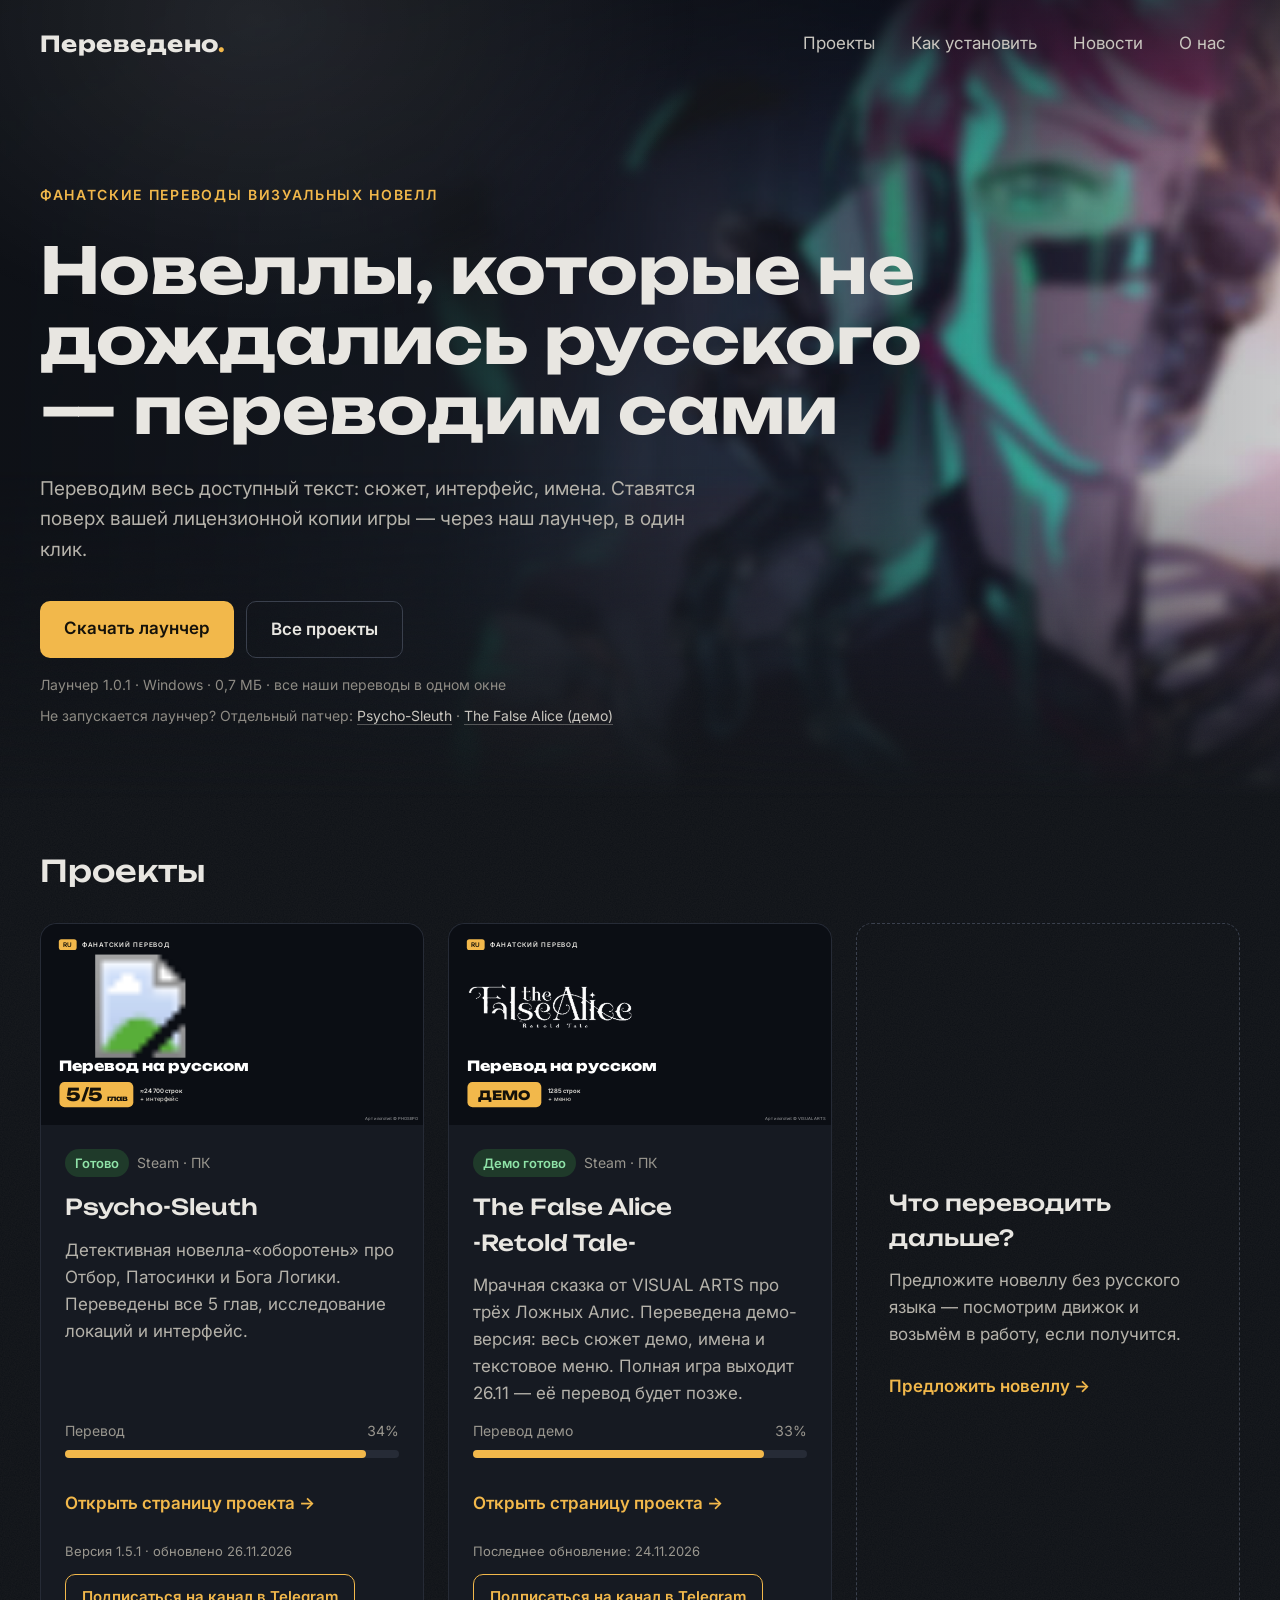
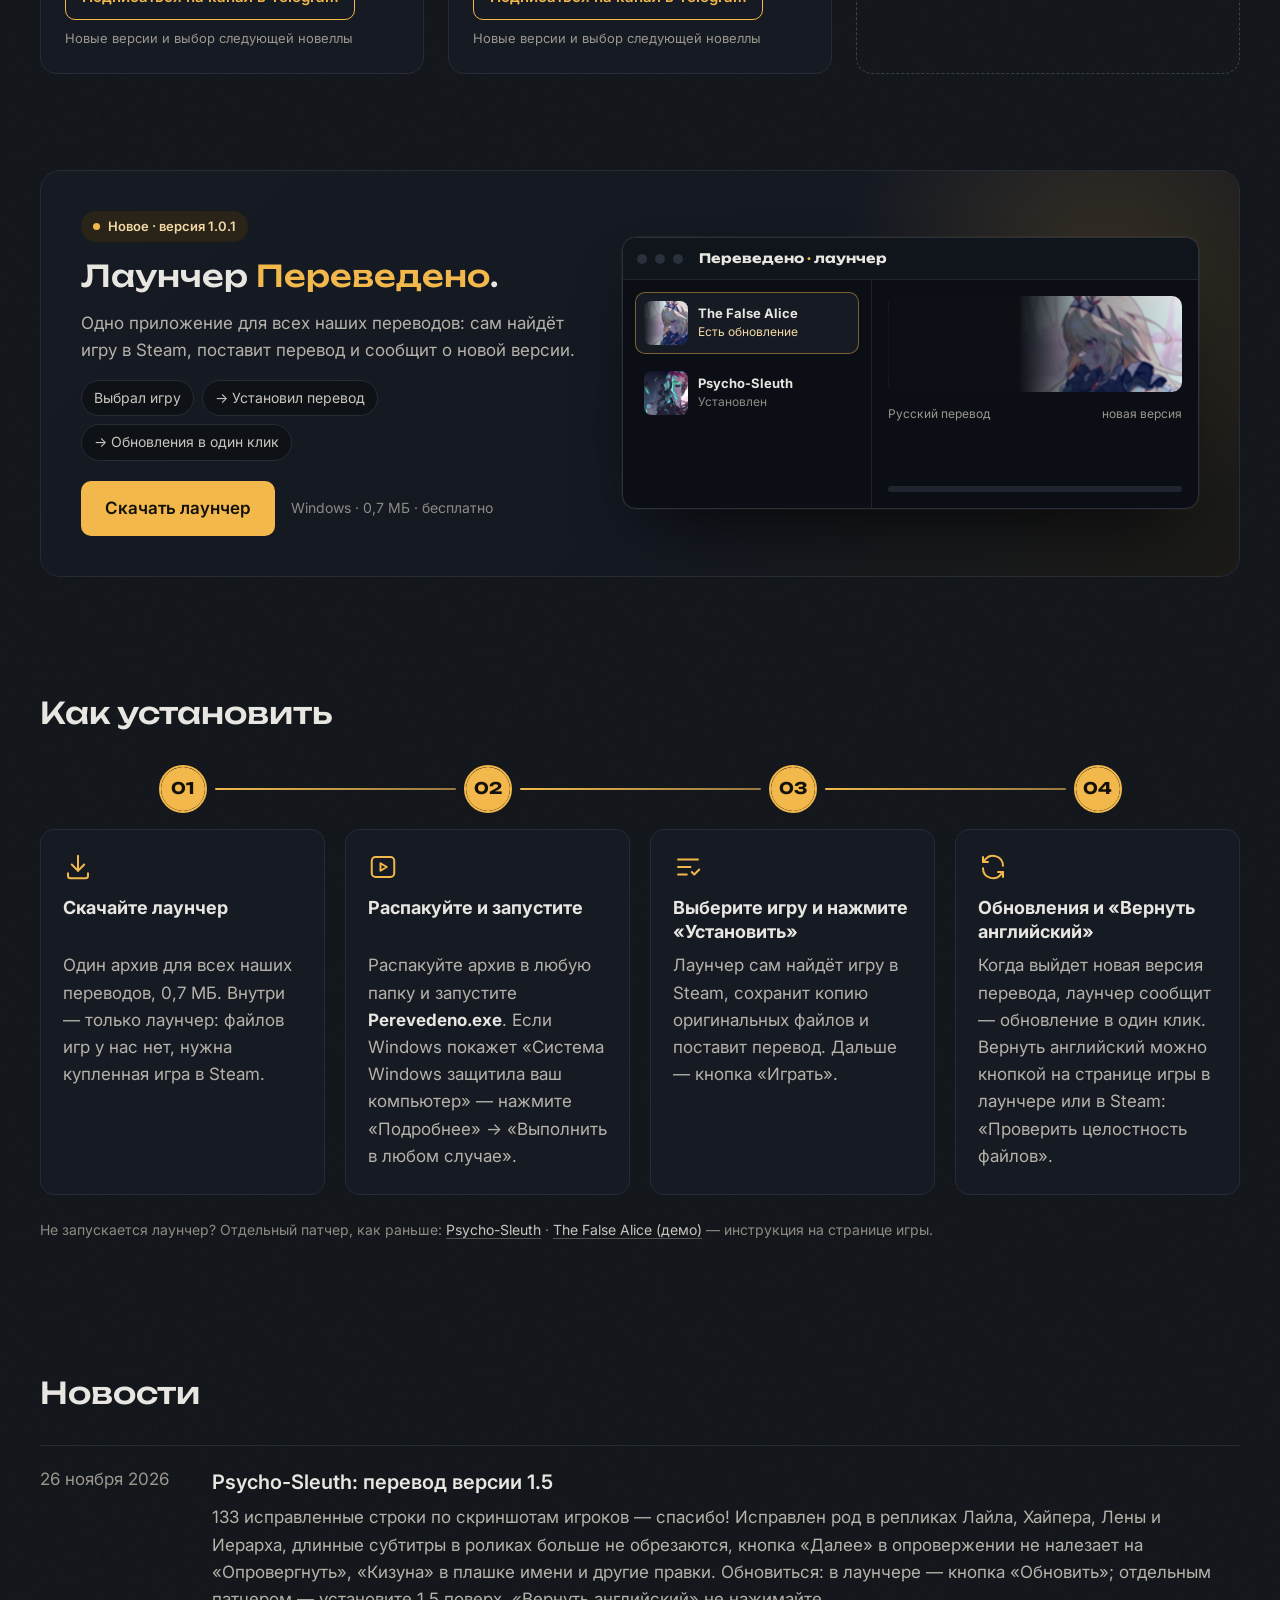
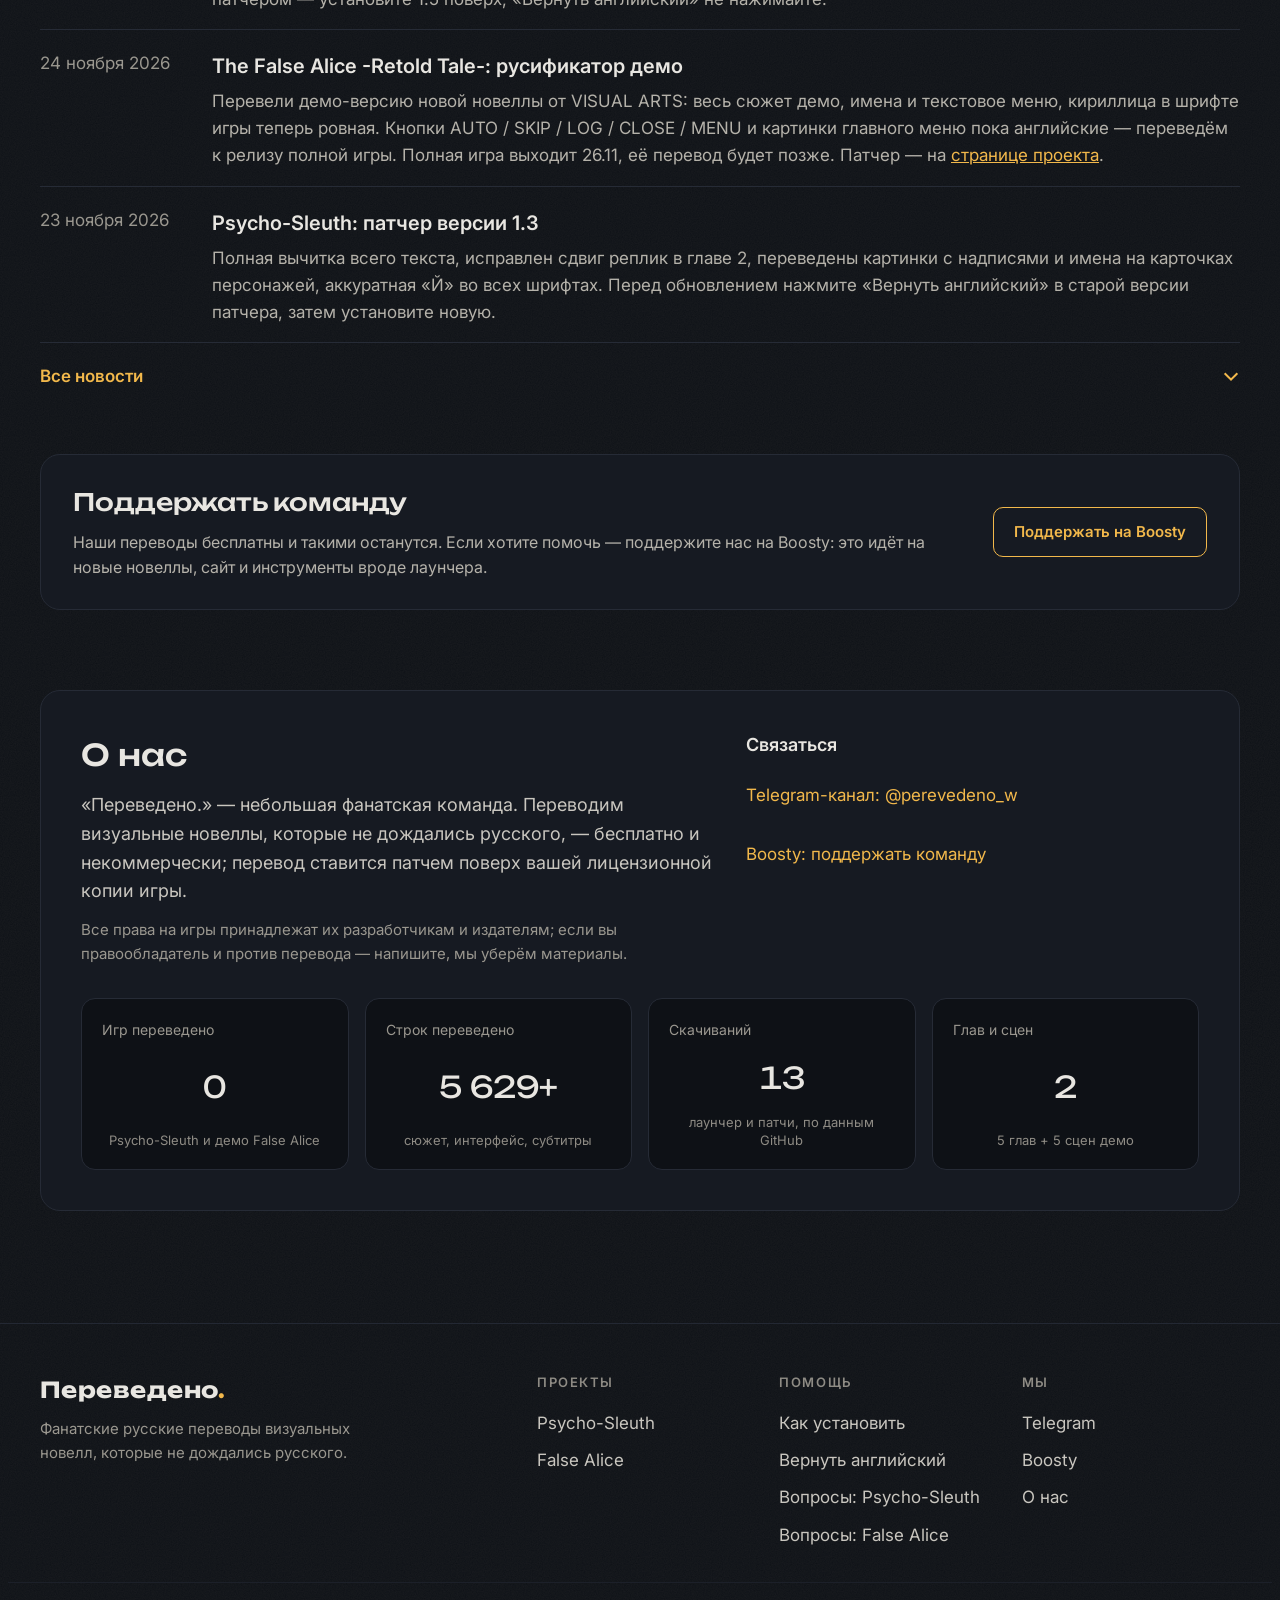
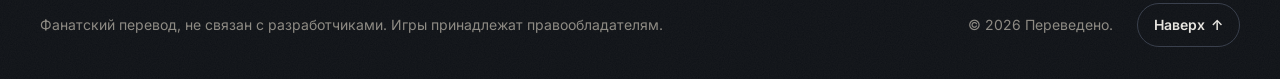
==== commit 7d33b145: "Psycho-Sleuth 1.5.1: ссылки и номер версии" ====
--- a/index.html
+++ b/index.html
@@ -89,7 +89,7 @@
 <a class="btn btn-ghost" href="#projects" style="color: #E8E6E1; text-decoration: none; font-weight: 600; padding: 14px 24px; border-radius: 10px; border: 1px solid #3A404D">Все проекты</a>
 </div>
 <span style="color: #8E8B84; font-size: 14px; margin-top: -12px">Лаунчер 1.0.1 · Windows · 0,7 МБ · все наши переводы в одном окне</span>
-<span class="alt-dl" style="color: #8E8B84; font-size: 14px; margin-top: -20px">Не запускается лаунчер? Отдельный патчер: <a href="https://github.com/worthless666-loc/worthless666-loc.github.io/releases/download/v1.5/Psycho-Sleuth_RU_Patcher.zip" data-goatcounter-click="download-v1.5" data-goatcounter-title="Скачать русификатор">Psycho-Sleuth</a> · <a href="https://github.com/worthless666-loc/worthless666-loc.github.io/releases/download/false-alice-demo-v1.0/False-Alice_RU_Patcher_demo.zip" data-goatcounter-click="download-false-alice-demo-1.0" data-goatcounter-title="Скачать русификатор False Alice (демо)">The False Alice (демо)</a></span>
+<span class="alt-dl" style="color: #8E8B84; font-size: 14px; margin-top: -20px">Не запускается лаунчер? Отдельный патчер: <a href="https://github.com/worthless666-loc/worthless666-loc.github.io/releases/download/v1.5.1/Psycho-Sleuth_RU_Patcher.zip" data-goatcounter-click="download-v1.5.1" data-goatcounter-title="Скачать русификатор">Psycho-Sleuth</a> · <a href="https://github.com/worthless666-loc/worthless666-loc.github.io/releases/download/false-alice-demo-v1.0/False-Alice_RU_Patcher_demo.zip" data-goatcounter-click="download-false-alice-demo-1.0" data-goatcounter-title="Скачать русификатор False Alice (демо)">The False Alice (демо)</a></span>
 </section>
 
 <section id="projects" style="max-width: 1200px; margin: 0 auto; padding: 48px 32px">
@@ -111,7 +111,7 @@
 </div>
 <div style="margin-top: 8px; display: flex; justify-content: space-between; align-items: center; gap: 12px; flex-wrap: wrap">
 <a href="psycho-sleuth.html" class="gcard-link" style="text-decoration: none; font-weight: 600; padding: 12px 0">Открыть страницу проекта →</a>
-<span style="font-size: 13px; color: #9A978F">Последнее обновление: 26.11.2026</span>
+<span style="font-size: 13px; color: #9A978F">Версия 1.5.1 · обновлено 26.11.2026</span>
 </div>
 <div style="display: flex; flex-wrap: wrap; align-items: center; gap: 8px 12px">
 <a href="https://t.me/perevedeno_w" class="btn btn-ghost gcard-tg" target="_blank" rel="noopener" data-goatcounter-click="tg-subscribe" data-goatcounter-title="Подписка на Telegram" style="background: transparent; color: #F2B84B; text-decoration: none; font-weight: 600; font-size: 15px; padding: 10px 16px; border-radius: 10px; border: 1px solid #F2B84B; text-align: center">Подписаться на канал в Telegram</a>
@@ -207,7 +207,7 @@
 <span style="color: #B5B2AA">Когда выйдет новая версия перевода, лаунчер сообщит — обновление в один клик. Вернуть английский можно кнопкой на странице игры в лаунчере или в Steam: «Проверить целостность файлов».</span></div>
 </li>
 </ol>
-<p class="alt-dl" style="margin: 24px 0 0; color: #8E8B84; font-size: 14px">Не запускается лаунчер? Отдельный патчер, как раньше: <a href="https://github.com/worthless666-loc/worthless666-loc.github.io/releases/download/v1.5/Psycho-Sleuth_RU_Patcher.zip" data-goatcounter-click="download-v1.5" data-goatcounter-title="Скачать русификатор">Psycho-Sleuth</a> · <a href="https://github.com/worthless666-loc/worthless666-loc.github.io/releases/download/false-alice-demo-v1.0/False-Alice_RU_Patcher_demo.zip" data-goatcounter-click="download-false-alice-demo-1.0" data-goatcounter-title="Скачать русификатор False Alice (демо)">The False Alice (демо)</a> — инструкция на странице игры.</p>
+<p class="alt-dl" style="margin: 24px 0 0; color: #8E8B84; font-size: 14px">Не запускается лаунчер? Отдельный патчер, как раньше: <a href="https://github.com/worthless666-loc/worthless666-loc.github.io/releases/download/v1.5.1/Psycho-Sleuth_RU_Patcher.zip" data-goatcounter-click="download-v1.5.1" data-goatcounter-title="Скачать русификатор">Psycho-Sleuth</a> · <a href="https://github.com/worthless666-loc/worthless666-loc.github.io/releases/download/false-alice-demo-v1.0/False-Alice_RU_Patcher_demo.zip" data-goatcounter-click="download-false-alice-demo-1.0" data-goatcounter-title="Скачать русификатор False Alice (демо)">The False Alice (демо)</a> — инструкция на странице игры.</p>
 </section>
 
 <section id="news" style="max-width: 1200px; margin: 0 auto; padding: 64px 32px">
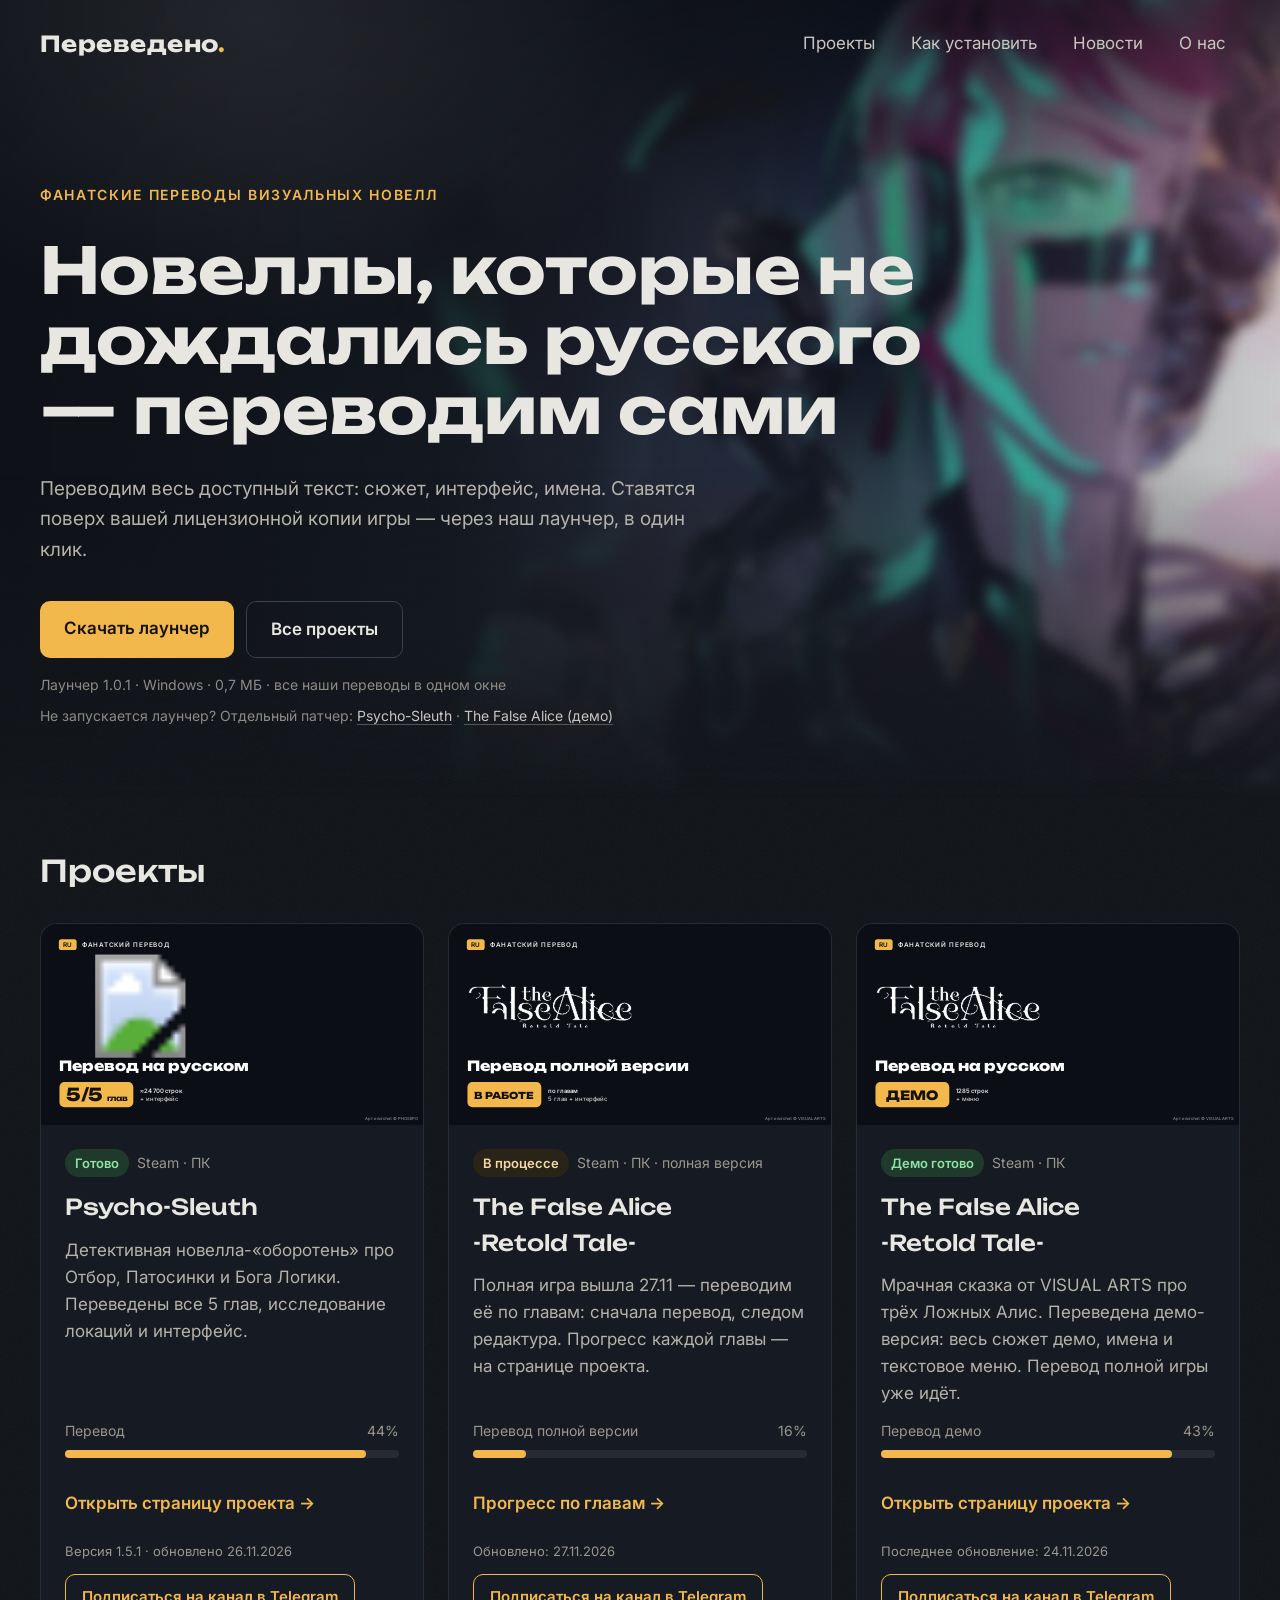
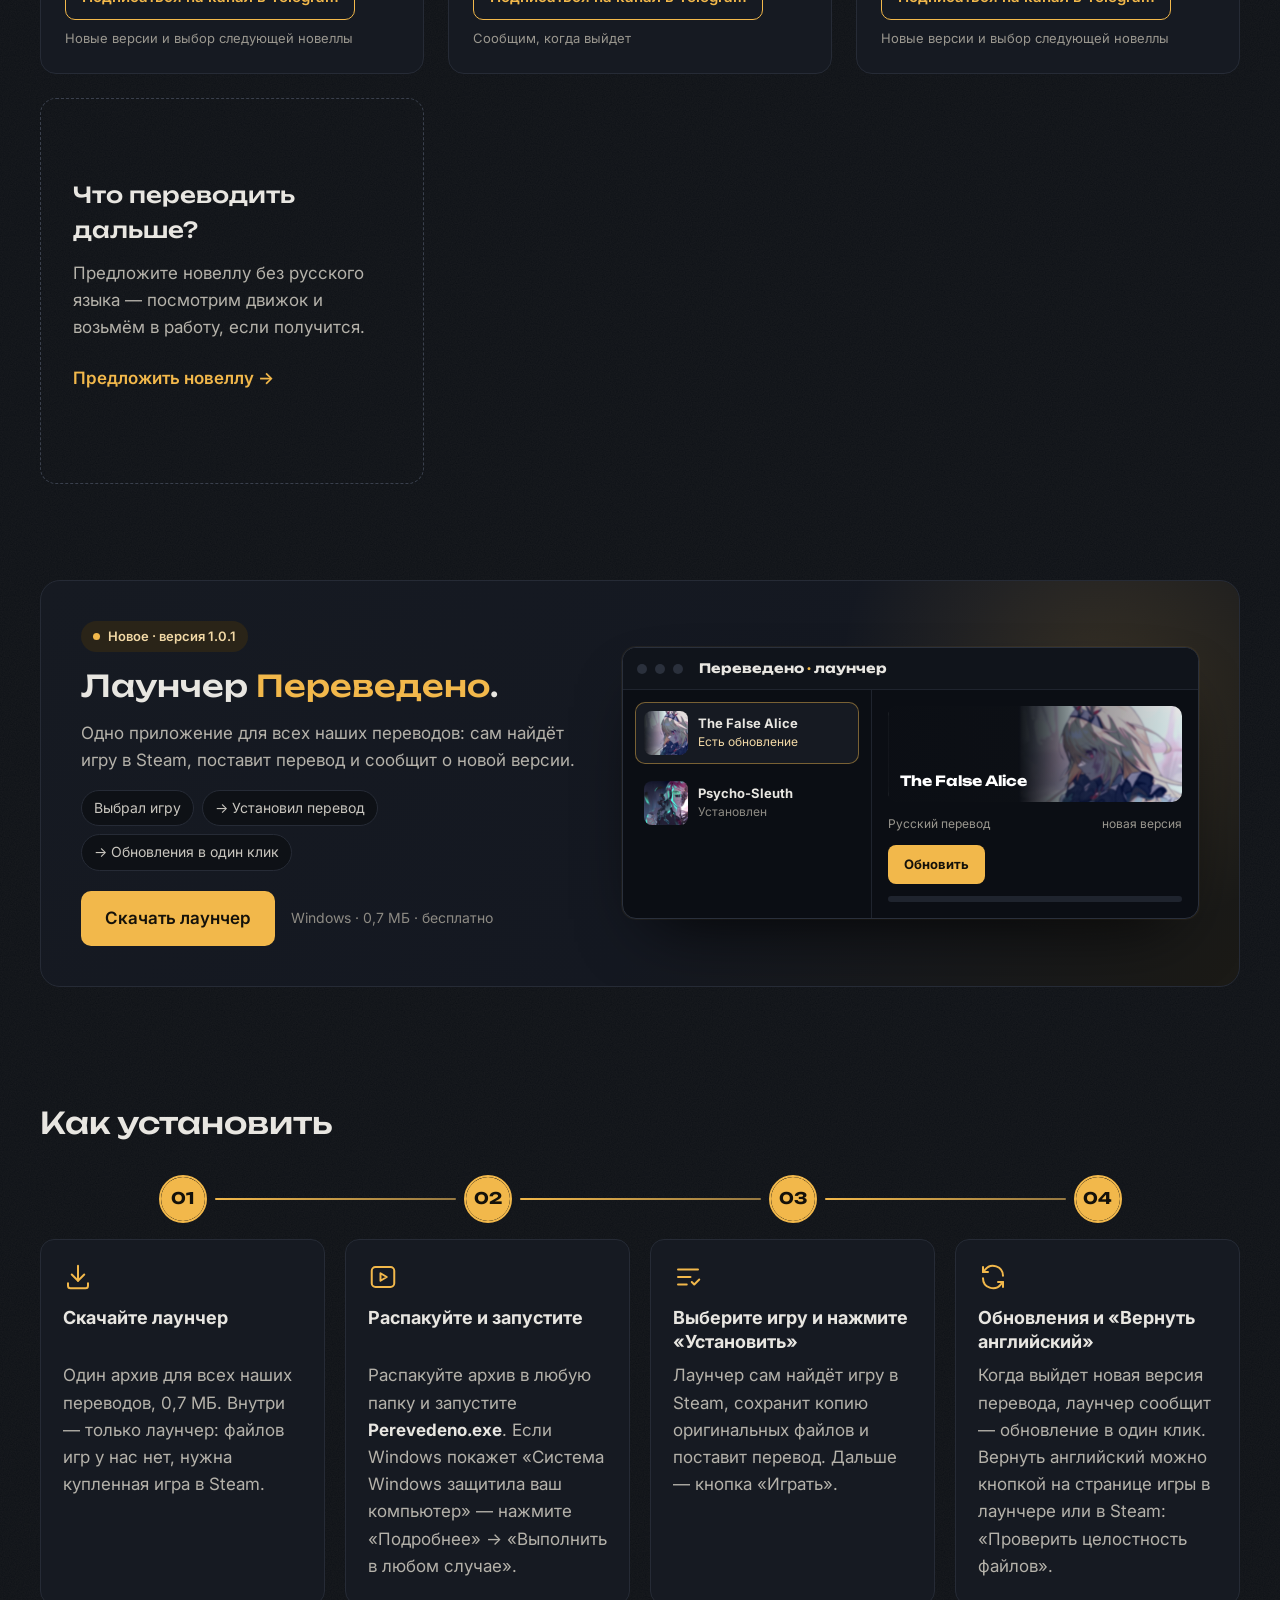
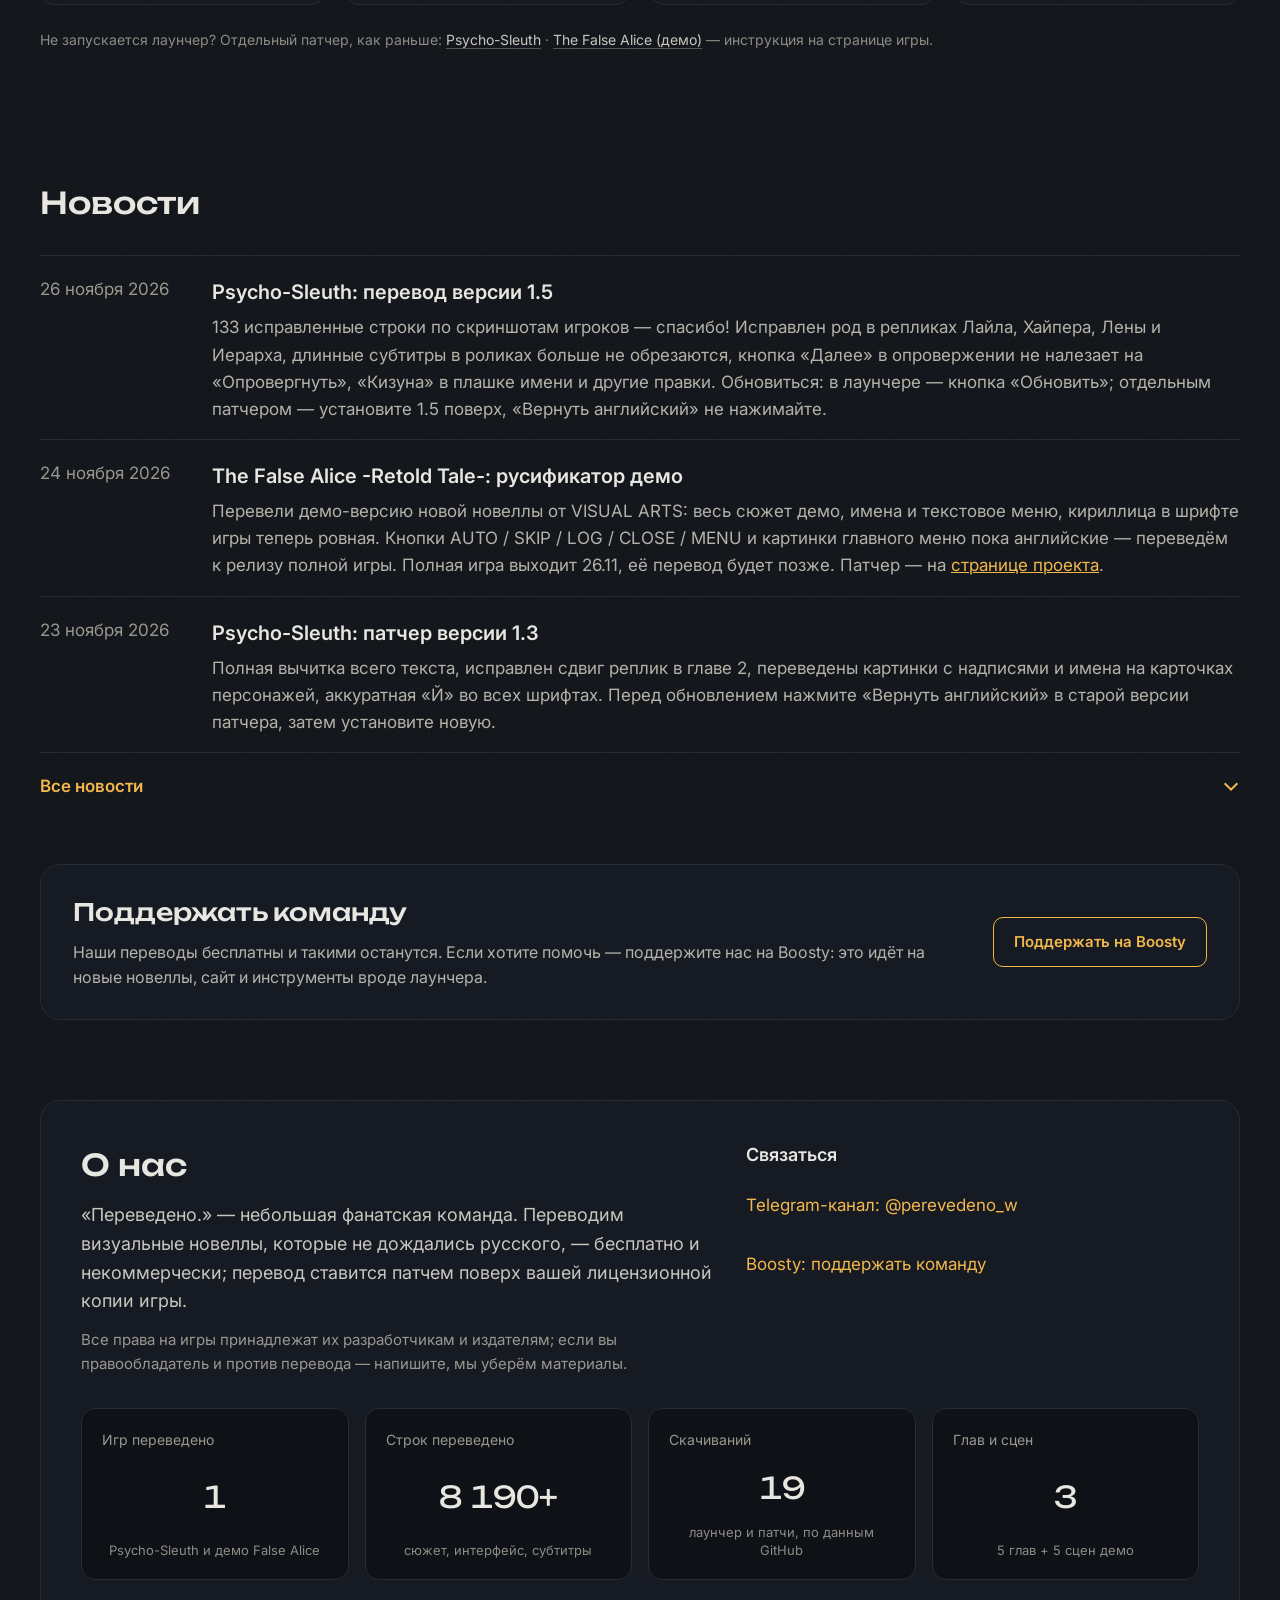
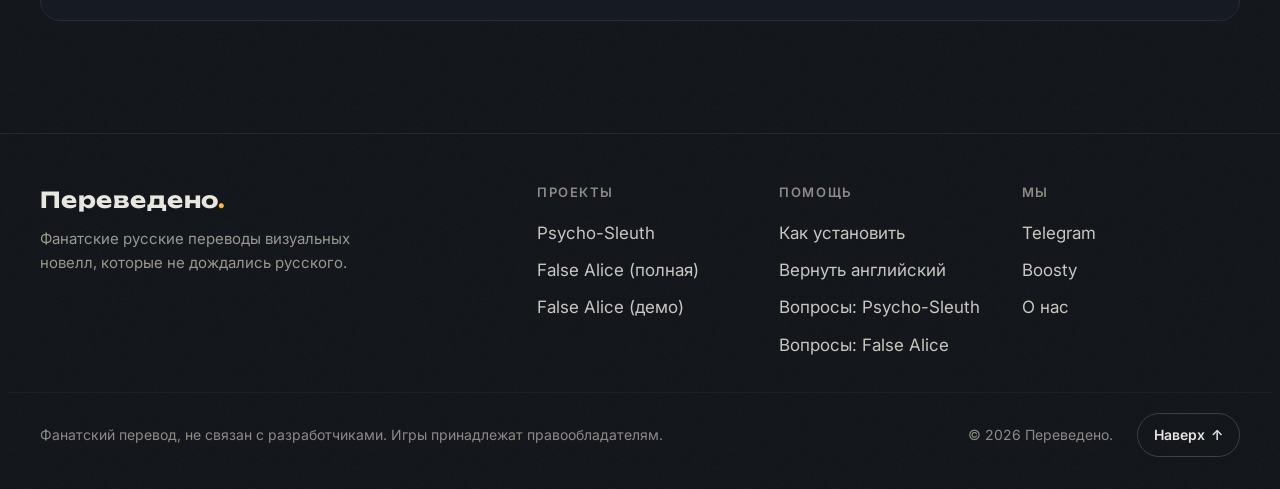
==== commit 2bedd547: "False Alice (полная версия): страница с прогрессом по главам, карточка на главной" ====
--- a/index.html
+++ b/index.html
@@ -25,9 +25,9 @@
 <link rel="manifest" href="/site.webmanifest">
 <link rel="preconnect" href="https://fonts.googleapis.com">
 <link rel="stylesheet" href="https://fonts.googleapis.com/css2?family=Unbounded:wght@500;700;800&amp;family=Inter:wght@400;500;600&amp;display=swap">
-<link rel="stylesheet" href="style.css?v=20261126l">
+<link rel="stylesheet" href="style.css?v=20261127a">
 <script>document.documentElement.classList.add('js');setTimeout(function(){if(!window.__siteReady)document.documentElement.classList.remove('js')},3000)</script>
-<script src="site.js?v=20261126l" defer></script>
+<script src="site.js?v=20261127a" defer></script>
 <script type="application/ld+json">
 {
  "@context": "https://schema.org",
@@ -121,6 +121,30 @@
 </article>
 
 <article class="gcard" style="background: #161A22; border: 1px solid #262B36; border-radius: 16px; display: flex; flex-direction: column">
+<a href="false-alice-full.html" tabindex="-1" aria-hidden="true" class="gbanner" style="display: block; border-radius: 16px 16px 0 0"><svg xmlns="http://www.w3.org/2000/svg" viewBox="0 0 1200 630" role="img" aria-label="The False Alice -Retold Tale- — перевод полной версии в процессе" style="display: block; width: 100%; height: auto; background: #0B0E14"><defs><linearGradient id="lfG" x1="0" x2="1" y1="0" y2="0"><stop offset="0" stop-color="#0B0E14" stop-opacity="0.9"/><stop offset="0.38" stop-color="#0B0E14" stop-opacity="0.7"/><stop offset="0.62" stop-color="#0B0E14" stop-opacity="0"/></linearGradient><linearGradient id="lfGe" x1="0" x2="1" y1="0" y2="0"><stop offset="0" stop-color="#0B0E14" stop-opacity="1"/><stop offset="1" stop-color="#0B0E14" stop-opacity="0"/></linearGradient></defs><image href="https://shared.akamai.steamstatic.com/store_item_assets/steam/apps/4013270/library_hero.jpg" x="330" y="0" width="1951" height="630" preserveAspectRatio="none"/><rect x="329" y="0" width="300" height="630" fill="url(#lfGe)"/><rect width="1200" height="630" fill="url(#lfG)"/><rect x="56" y="48" width="56" height="34" rx="8" fill="#F2B84B"/><text x="84" y="72" text-anchor="middle" font-family="Inter, sans-serif" font-weight="600" font-size="20" fill="#14110A" letter-spacing="1">RU</text><text x="128" y="72" font-family="Inter, sans-serif" font-weight="600" font-size="20" fill="#E8E6E1" letter-spacing="2.4">ФАНАТСКИЙ ПЕРЕВОД</text><image href="false-alice-logo.png" x="58" y="185" width="520" height="147"/><text x="58" y="462" font-family="Unbounded, sans-serif" font-weight="800" font-size="44" fill="#FFFFFF">Перевод полной версии</text><rect x="58" y="496" width="232" height="80" rx="16" fill="#F2B84B"/><text x="174" y="549" text-anchor="middle" font-family="Unbounded, sans-serif" font-weight="800" font-size="30" fill="#14110A">В РАБОТЕ</text><text x="310" y="530" font-family="Inter, sans-serif" font-weight="600" font-size="19" fill="#E8E6E1">по главам</text><text x="310" y="556" font-family="Inter, sans-serif" font-weight="500" font-size="19" fill="#C9C6BF">5 глав + интерфейс</text><text x="1184" y="616" text-anchor="end" font-family="Inter, sans-serif" font-size="13" fill="#FFFFFF" fill-opacity="0.6">Арт и логотип: © VISUAL ARTS</text></svg></a>
+<div style="padding: 24px; display: flex; flex-direction: column; gap: 12px; flex-grow: 1">
+<div style="display: flex; flex-wrap: wrap; gap: 8px; align-items: center">
+<span style="background: #2A2418; color: #F2D9A6; font-size: 13px; font-weight: 600; padding: 4px 10px; border-radius: 999px">В процессе</span>
+<span style="color: #9A978F; font-size: 14px">Steam · ПК · полная версия</span>
+</div>
+<h3 style="margin: 0; font-family: Unbounded, sans-serif; font-weight: 500; font-size: 22px">The False Alice <span style="white-space: nowrap">-Retold Tale-</span></h3>
+<p style="margin: 0; color: #B5B2AA">Полная игра вышла 27.11 — переводим её по главам: сначала перевод, следом редактура. Прогресс каждой главы — на странице проекта.</p>
+<div style="margin-top: auto; display: flex; flex-direction: column; gap: 8px">
+<div style="display: flex; justify-content: space-between; font-size: 14px; color: #9A978F"><span>Перевод полной версии</span><b data-fap="total" style="font-weight: inherit">16%</b></div>
+<div style="height: 8px; background: #262B36; border-radius: 999px"><div data-fap="total-bar" style="height: 8px; width: 16%; background: #F2B84B; border-radius: 999px; transition: width 1s cubic-bezier(.2,.8,.2,1)"></div></div>
+</div>
+<div style="margin-top: 8px; display: flex; justify-content: space-between; align-items: center; gap: 12px; flex-wrap: wrap">
+<a href="false-alice-full.html" class="gcard-link" style="text-decoration: none; font-weight: 600; padding: 12px 0">Прогресс по главам →</a>
+<span style="font-size: 13px; color: #9A978F">Обновлено: <span data-fap="updated">27.11.2026</span></span>
+</div>
+<div style="display: flex; flex-wrap: wrap; align-items: center; gap: 8px 12px">
+<a href="https://t.me/perevedeno_w" class="btn btn-ghost gcard-tg" target="_blank" rel="noopener" data-goatcounter-click="tg-subscribe" data-goatcounter-title="Подписка на Telegram" style="background: transparent; color: #F2B84B; text-decoration: none; font-weight: 600; font-size: 15px; padding: 10px 16px; border-radius: 10px; border: 1px solid #F2B84B; text-align: center">Подписаться на канал в Telegram</a>
+<span style="font-size: 13px; color: #9A978F">Сообщим, когда выйдет</span>
+</div>
+</div>
+</article>
+
+<article class="gcard" style="background: #161A22; border: 1px solid #262B36; border-radius: 16px; display: flex; flex-direction: column">
 <a href="false-alice.html" tabindex="-1" aria-hidden="true" class="gbanner" style="display: block; border-radius: 16px 16px 0 0"><svg xmlns="http://www.w3.org/2000/svg" viewBox="0 0 1200 630" role="img" aria-label="The False Alice -Retold Tale- — перевод демо на русском, 1285 строк" style="display: block; width: 100%; height: auto; background: #0B0E14"><defs><linearGradient id="lfGfa" x1="0" x2="1" y1="0" y2="0"><stop offset="0" stop-color="#0B0E14" stop-opacity="0.9"/><stop offset="0.38" stop-color="#0B0E14" stop-opacity="0.7"/><stop offset="0.62" stop-color="#0B0E14" stop-opacity="0"/></linearGradient><linearGradient id="lfGfae" x1="0" x2="1" y1="0" y2="0"><stop offset="0" stop-color="#0B0E14" stop-opacity="1"/><stop offset="1" stop-color="#0B0E14" stop-opacity="0"/></linearGradient></defs><image href="https://shared.akamai.steamstatic.com/store_item_assets/steam/apps/4013270/library_hero.jpg" x="330" y="0" width="1951" height="630" preserveAspectRatio="none"/><rect x="329" y="0" width="300" height="630" fill="url(#lfGfae)"/><rect width="1200" height="630" fill="url(#lfGfa)"/><rect x="56" y="48" width="56" height="34" rx="8" fill="#F2B84B"/><text x="84" y="72" text-anchor="middle" font-family="Inter, sans-serif" font-weight="600" font-size="20" fill="#14110A" letter-spacing="1">RU</text><text x="128" y="72" font-family="Inter, sans-serif" font-weight="600" font-size="20" fill="#E8E6E1" letter-spacing="2.4">ФАНАТСКИЙ ПЕРЕВОД</text><image href="false-alice-logo.png" x="58" y="185" width="520" height="147"/><text x="58" y="462" font-family="Unbounded, sans-serif" font-weight="800" font-size="44" fill="#FFFFFF">Перевод на русском</text><rect x="58" y="496" width="232" height="80" rx="16" fill="#F2B84B"/><text x="174" y="554" text-anchor="middle" font-family="Unbounded, sans-serif" font-weight="800" font-size="40" fill="#14110A">ДЕМО</text><text x="310" y="530" font-family="Inter, sans-serif" font-weight="600" font-size="19" fill="#E8E6E1">1285 строк</text><text x="310" y="556" font-family="Inter, sans-serif" font-weight="500" font-size="19" fill="#C9C6BF">+ меню</text><text x="1184" y="616" text-anchor="end" font-family="Inter, sans-serif" font-size="13" fill="#FFFFFF" fill-opacity="0.6">Арт и логотип: © VISUAL ARTS</text></svg></a>
 <div style="padding: 24px; display: flex; flex-direction: column; gap: 12px; flex-grow: 1">
 <div style="display: flex; flex-wrap: wrap; gap: 8px; align-items: center">
@@ -128,7 +152,7 @@
 <span style="color: #9A978F; font-size: 14px">Steam · ПК</span>
 </div>
 <h3 style="margin: 0; font-family: Unbounded, sans-serif; font-weight: 500; font-size: 22px">The False Alice <span style="white-space: nowrap">-Retold Tale-</span></h3>
-<p style="margin: 0; color: #B5B2AA">Мрачная сказка от VISUAL ARTS про трёх Ложных Алис. Переведена демо-версия: весь сюжет демо, имена и текстовое меню. Полная игра выходит 26.11 — её перевод будет позже.</p>
+<p style="margin: 0; color: #B5B2AA">Мрачная сказка от VISUAL ARTS про трёх Ложных Алис. Переведена демо-версия: весь сюжет демо, имена и текстовое меню. Перевод полной игры уже идёт.</p>
 <div style="margin-top: auto; display: flex; flex-direction: column; gap: 8px">
 <div style="display: flex; justify-content: space-between; font-size: 14px; color: #9A978F"><span>Перевод демо</span><span>87%</span></div>
 <div style="height: 8px; background: #262B36; border-radius: 999px"><div style="width: 87%; height: 8px; background: #F2B84B; border-radius: 999px"></div></div>
@@ -317,7 +341,7 @@
 <div class="ft-in">
 <div class="ft-brand"><a class="ft-logo" href="index.html">Переведено<span>.</span></a><p>Фанатские русские переводы визуальных новелл, которые не дождались русского.</p></div>
 <nav class="ft-cols" aria-label="Ссылки в подвале">
-<div><h3>Проекты</h3><a href="psycho-sleuth.html">Psycho-Sleuth</a><a href="false-alice.html">False Alice</a></div>
+<div><h3>Проекты</h3><a href="psycho-sleuth.html">Psycho-Sleuth</a><a href="false-alice-full.html">False Alice (полная)</a><a href="false-alice.html">False Alice (демо)</a></div>
 <div><h3>Помощь</h3><a href="index.html#install">Как установить</a><a href="index.html#install-restore">Вернуть английский</a><a href="psycho-sleuth.html#faq">Вопросы: Psycho-Sleuth</a><a href="false-alice.html#faq">Вопросы: False Alice</a></div>
 <div><h3>Мы</h3><a href="https://t.me/perevedeno_w" target="_blank" rel="noopener">Telegram</a><a href="https://boosty.to/perevedeno" target="_blank" rel="noopener" data-goatcounter-click="boosty-footer" data-goatcounter-title="Boosty (подвал)" data-ym-goal="boosty">Boosty</a><a href="index.html#about">О нас</a></div>
 </nav>
--- a/style.css
+++ b/style.css
@@ -402,3 +402,24 @@
 /* ссылка «Не запускается лаунчер? Отдельный патчер» */
 .alt-dl a,a.alt-dl{color:#C9C6BF;text-decoration:underline;text-decoration-color:rgba(201,198,191,.35);text-underline-offset:3px;transition:color .2s,text-decoration-color .2s}
 .alt-dl a:hover,a.alt-dl:hover{color:#F2B84B;text-decoration-color:#F2B84B}
+
+/* ---------- прогресс полной False Alice по главам ---------- */
+.fap{display:flex;flex-direction:column;gap:14px}
+.fap-row{background:#161A22;border:1px solid #262B36;border-radius:14px;padding:16px 20px;display:flex;flex-direction:column;gap:10px;transition:border-color .3s}
+.fap-row:hover{border-color:#3A404D}
+.fap-h{display:flex;flex-wrap:wrap;align-items:center;justify-content:space-between;gap:6px 12px}
+.fap-t{font-weight:600;font-size:18px}
+.fap-t small{font-weight:400;font-size:15px;color:#9A978F}
+.fap-st{font-size:13px;font-weight:600;padding:4px 10px;border-radius:999px;background:#232833;color:#9A978F}
+.fap-row[data-st=translate] .fap-st{background:#2A2418;color:#F2D9A6}
+.fap-row[data-st=edit] .fap-st{background:#1C2738;color:#9CC3F5}
+.fap-row[data-st=done] .fap-st{background:#1F3A2A;color:#8FE3A8}
+.fap-bar{height:8px;background:#262B36;border-radius:999px;overflow:hidden}
+.fap-bar i{display:block;height:100%;background:#F2B84B;border-radius:999px;transition:width 1s cubic-bezier(.2,.8,.2,1)}
+.fap-row[data-st=queue] .fap-bar i{background:#4A505C}
+.fap-row[data-st=done] .fap-bar i{background:#8FE3A8}
+.fap-m{display:flex;flex-wrap:wrap;justify-content:space-between;gap:4px 12px;font-size:14px;color:#9A978F}
+.fap-m b{color:#E8E6E1;font-weight:600;font-variant-numeric:tabular-nums}
+.fap-total{background:#161A22;border:1px solid #262B36;border-radius:14px;padding:18px 20px;display:flex;flex-direction:column;gap:10px}
+.fap-total .fap-bar{height:12px}
+@media (max-width:480px){.fap-row{padding:14px 16px}.fap-t{font-size:17px}}
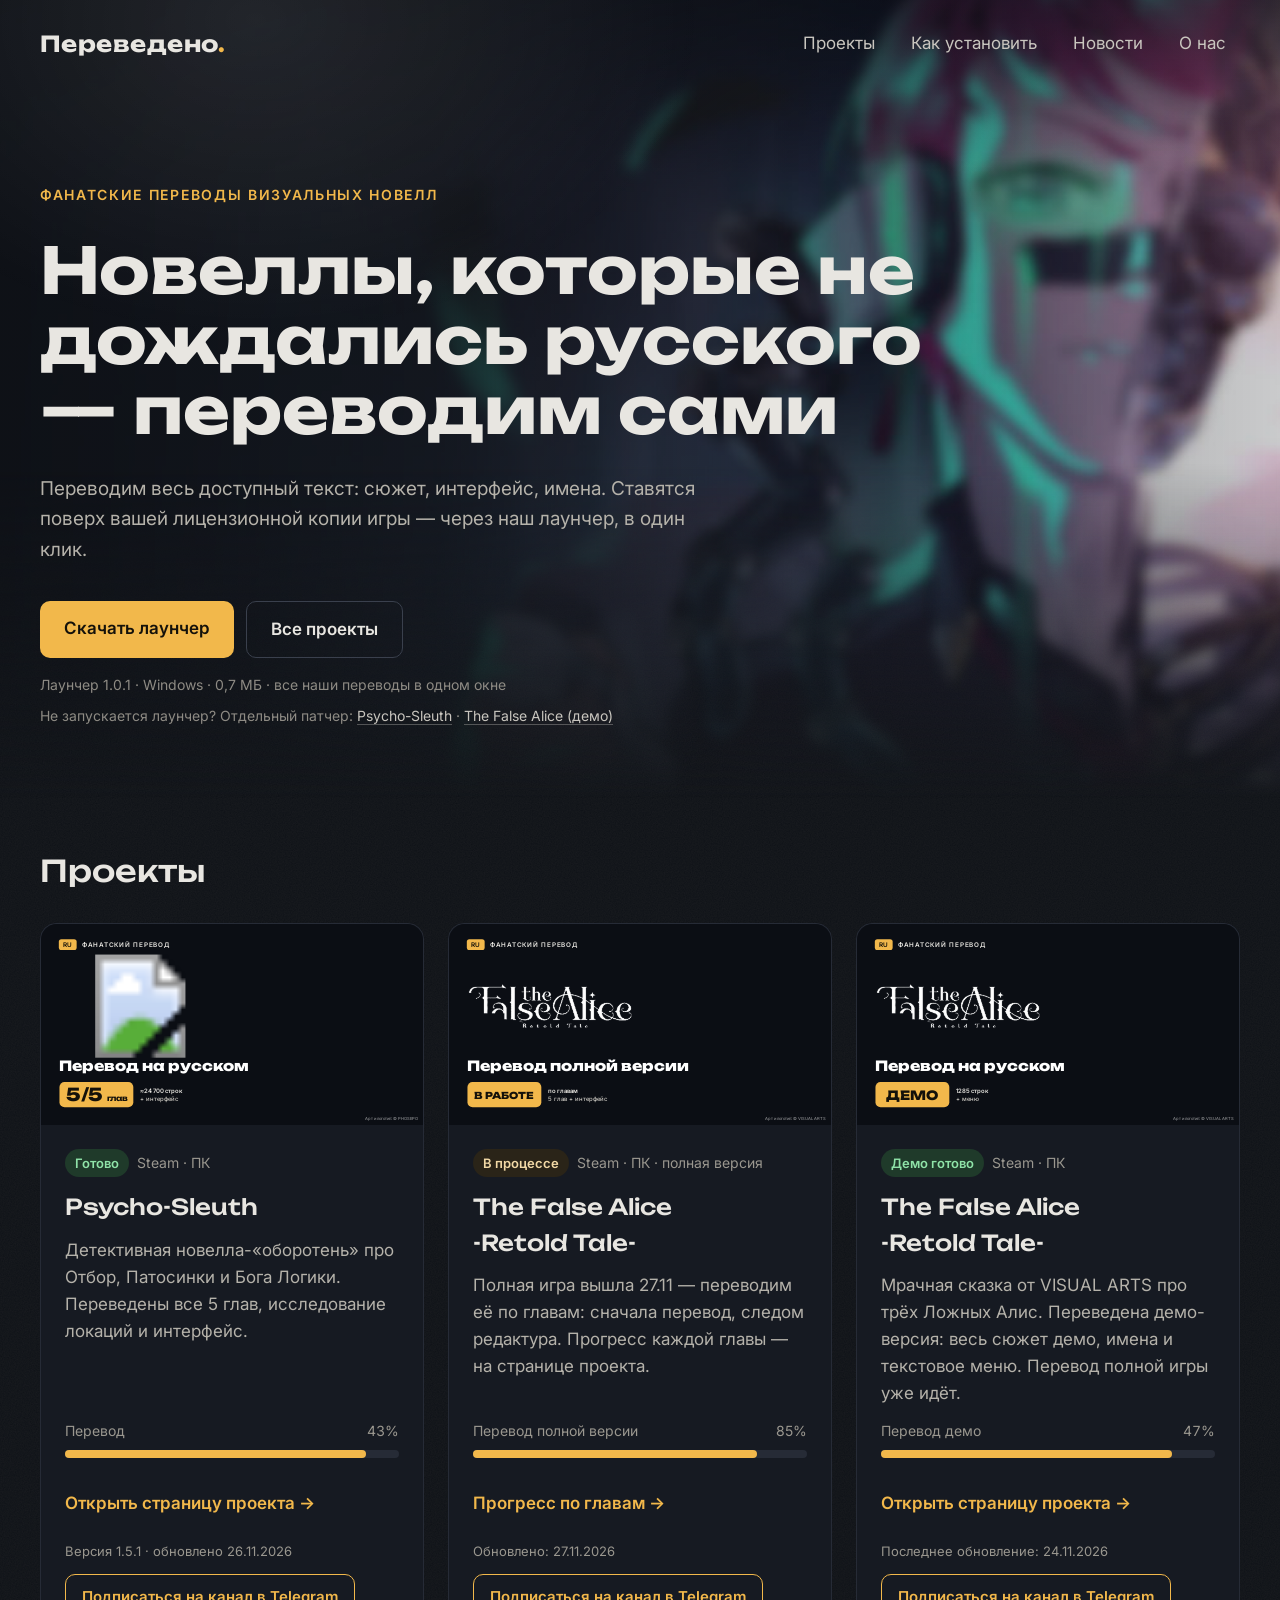
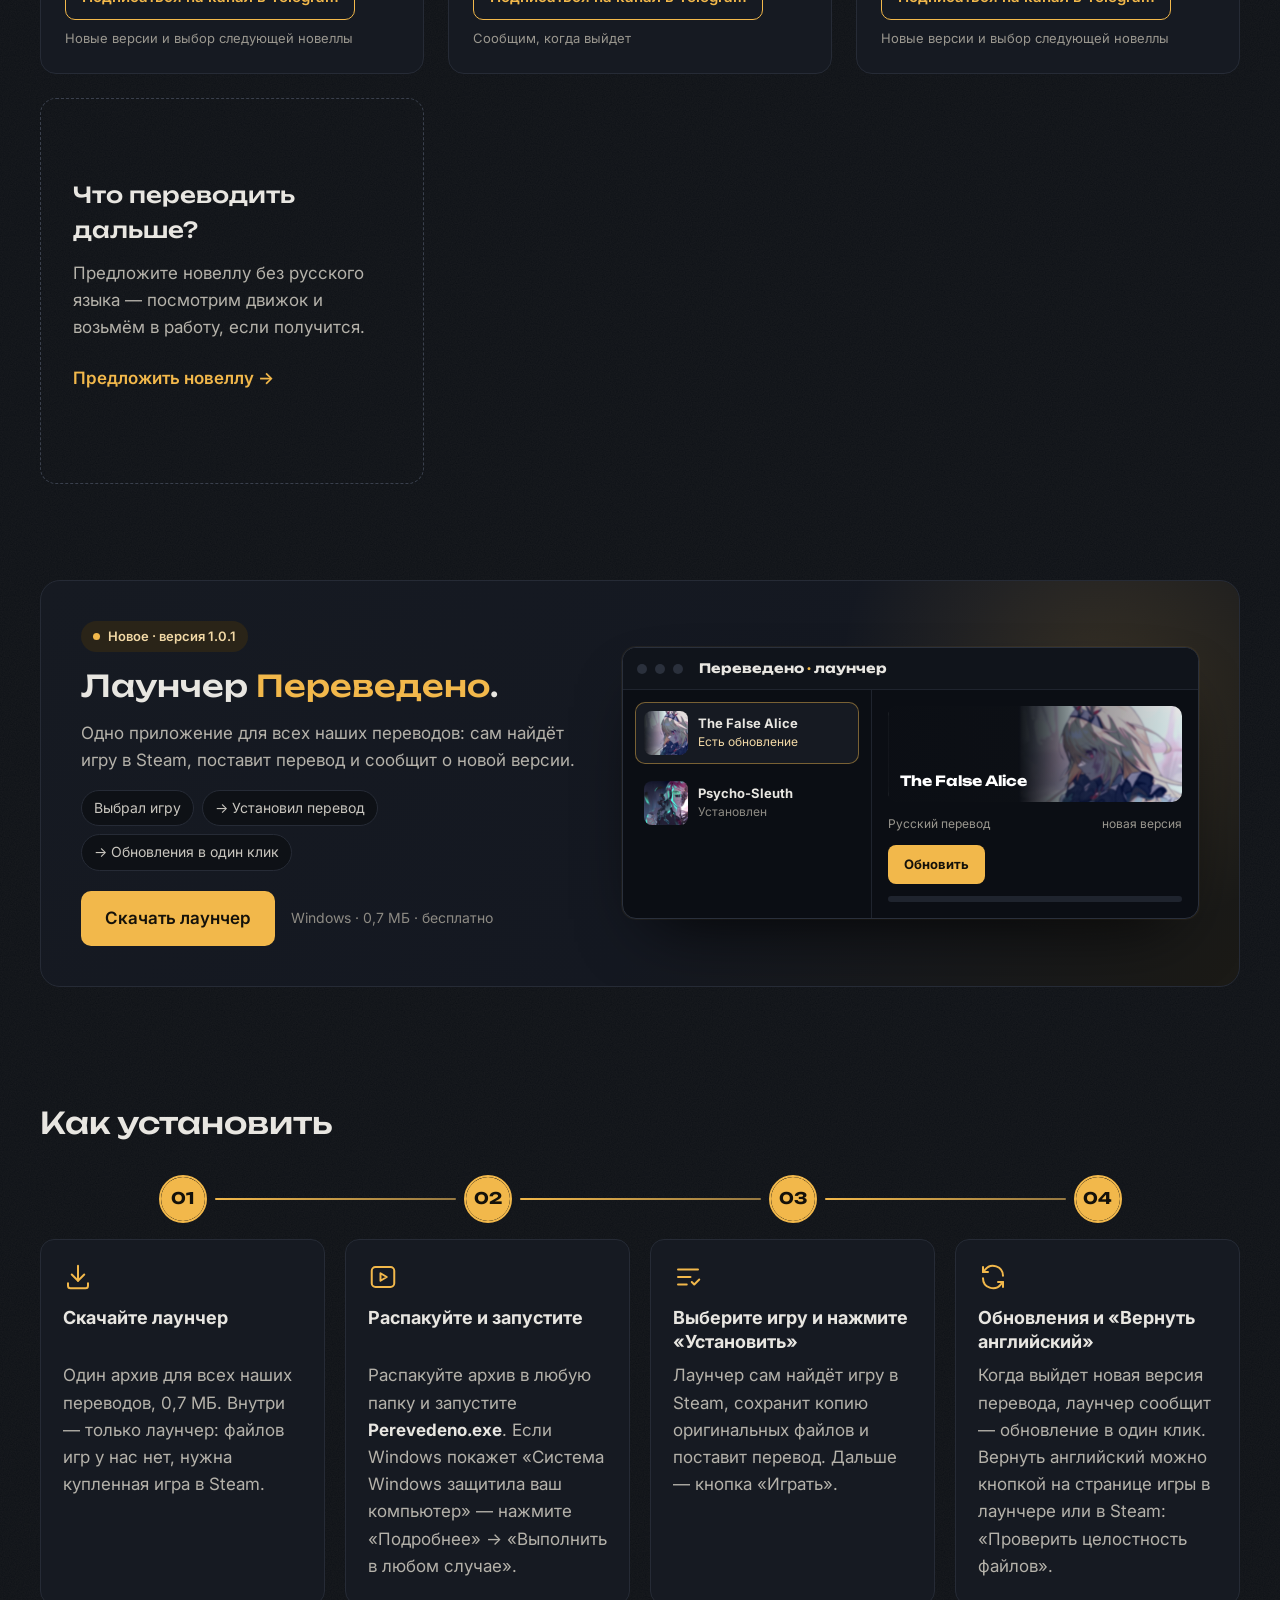
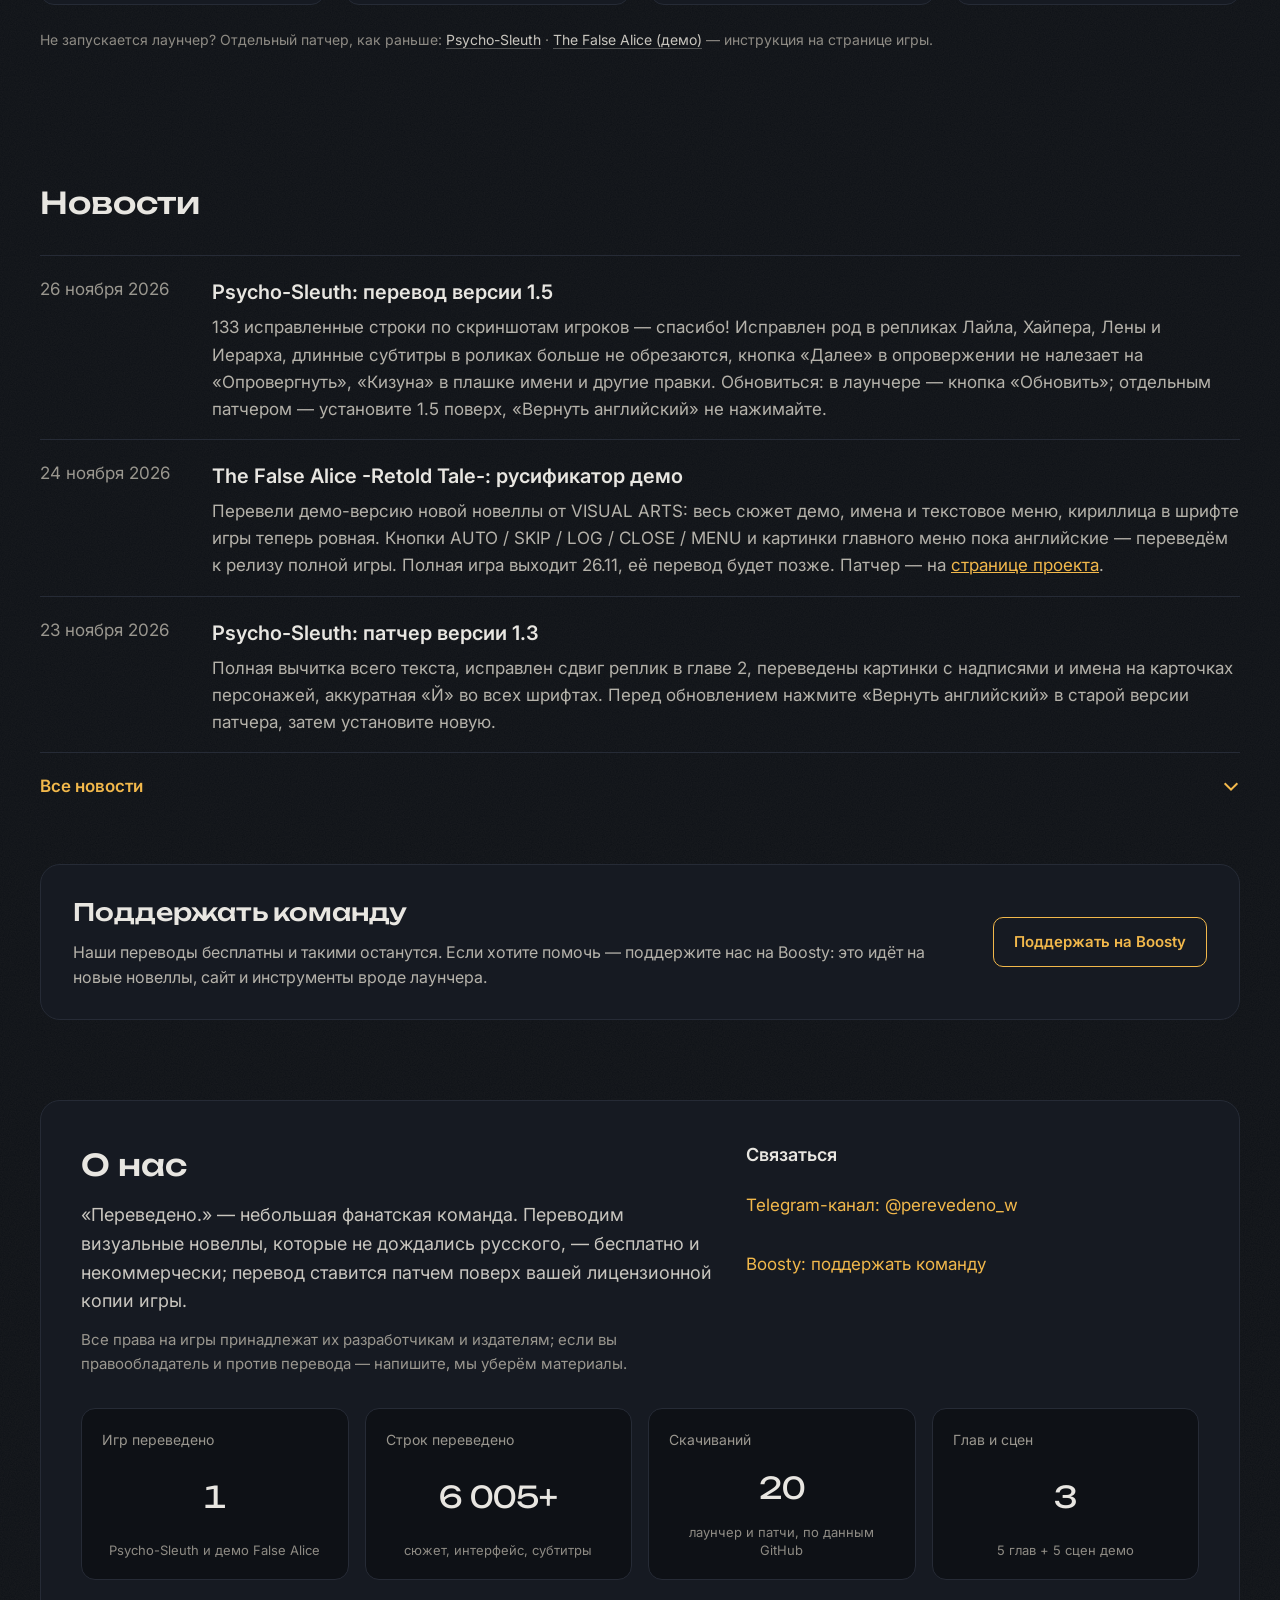
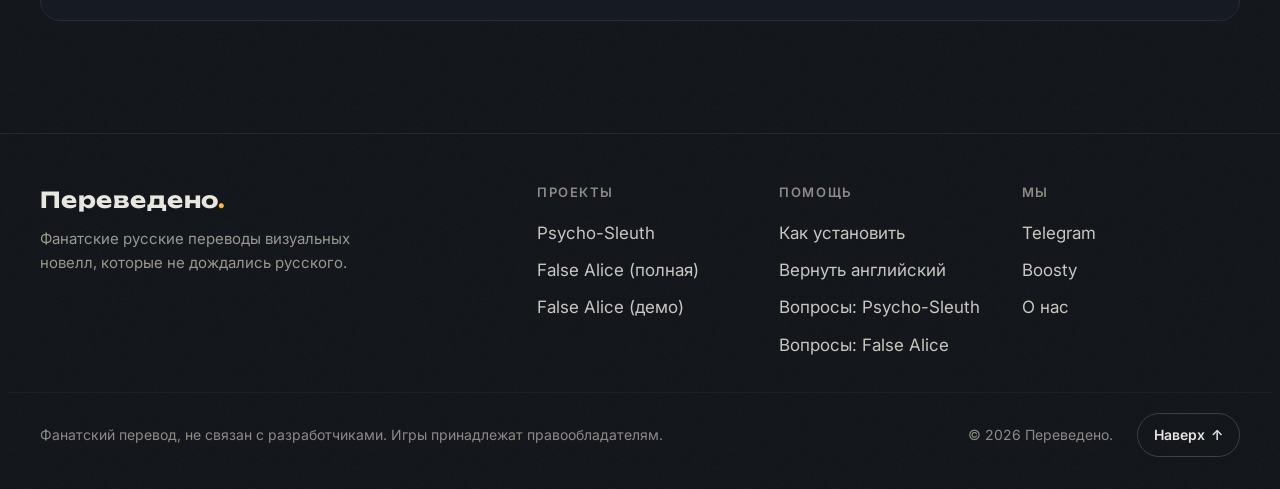
==== commit 2d396fdf: "False Alice: общий % 85 (85–95, до патча ≤85), готовые главы без цифры" ====
--- a/index.html
+++ b/index.html
@@ -27,7 +27,7 @@
 <link rel="stylesheet" href="https://fonts.googleapis.com/css2?family=Unbounded:wght@500;700;800&amp;family=Inter:wght@400;500;600&amp;display=swap">
 <link rel="stylesheet" href="style.css?v=20261127a">
 <script>document.documentElement.classList.add('js');setTimeout(function(){if(!window.__siteReady)document.documentElement.classList.remove('js')},3000)</script>
-<script src="site.js?v=20261127a" defer></script>
+<script src="site.js?v=20261127b" defer></script>
 <script type="application/ld+json">
 {
  "@context": "https://schema.org",
@@ -130,8 +130,8 @@
 <h3 style="margin: 0; font-family: Unbounded, sans-serif; font-weight: 500; font-size: 22px">The False Alice <span style="white-space: nowrap">-Retold Tale-</span></h3>
 <p style="margin: 0; color: #B5B2AA">Полная игра вышла 27.11 — переводим её по главам: сначала перевод, следом редактура. Прогресс каждой главы — на странице проекта.</p>
 <div style="margin-top: auto; display: flex; flex-direction: column; gap: 8px">
-<div style="display: flex; justify-content: space-between; font-size: 14px; color: #9A978F"><span>Перевод полной версии</span><b data-fap="total" style="font-weight: inherit">16%</b></div>
-<div style="height: 8px; background: #262B36; border-radius: 999px"><div data-fap="total-bar" style="height: 8px; width: 16%; background: #F2B84B; border-radius: 999px; transition: width 1s cubic-bezier(.2,.8,.2,1)"></div></div>
+<div style="display: flex; justify-content: space-between; font-size: 14px; color: #9A978F"><span>Перевод полной версии</span><b data-fap="total" style="font-weight: inherit">85%</b></div>
+<div style="height: 8px; background: #262B36; border-radius: 999px"><div data-fap="total-bar" style="height: 8px; width: 85%; background: #F2B84B; border-radius: 999px; transition: width 1s cubic-bezier(.2,.8,.2,1)"></div></div>
 </div>
 <div style="margin-top: 8px; display: flex; justify-content: space-between; align-items: center; gap: 12px; flex-wrap: wrap">
 <a href="false-alice-full.html" class="gcard-link" style="text-decoration: none; font-weight: 600; padding: 12px 0">Прогресс по главам →</a>
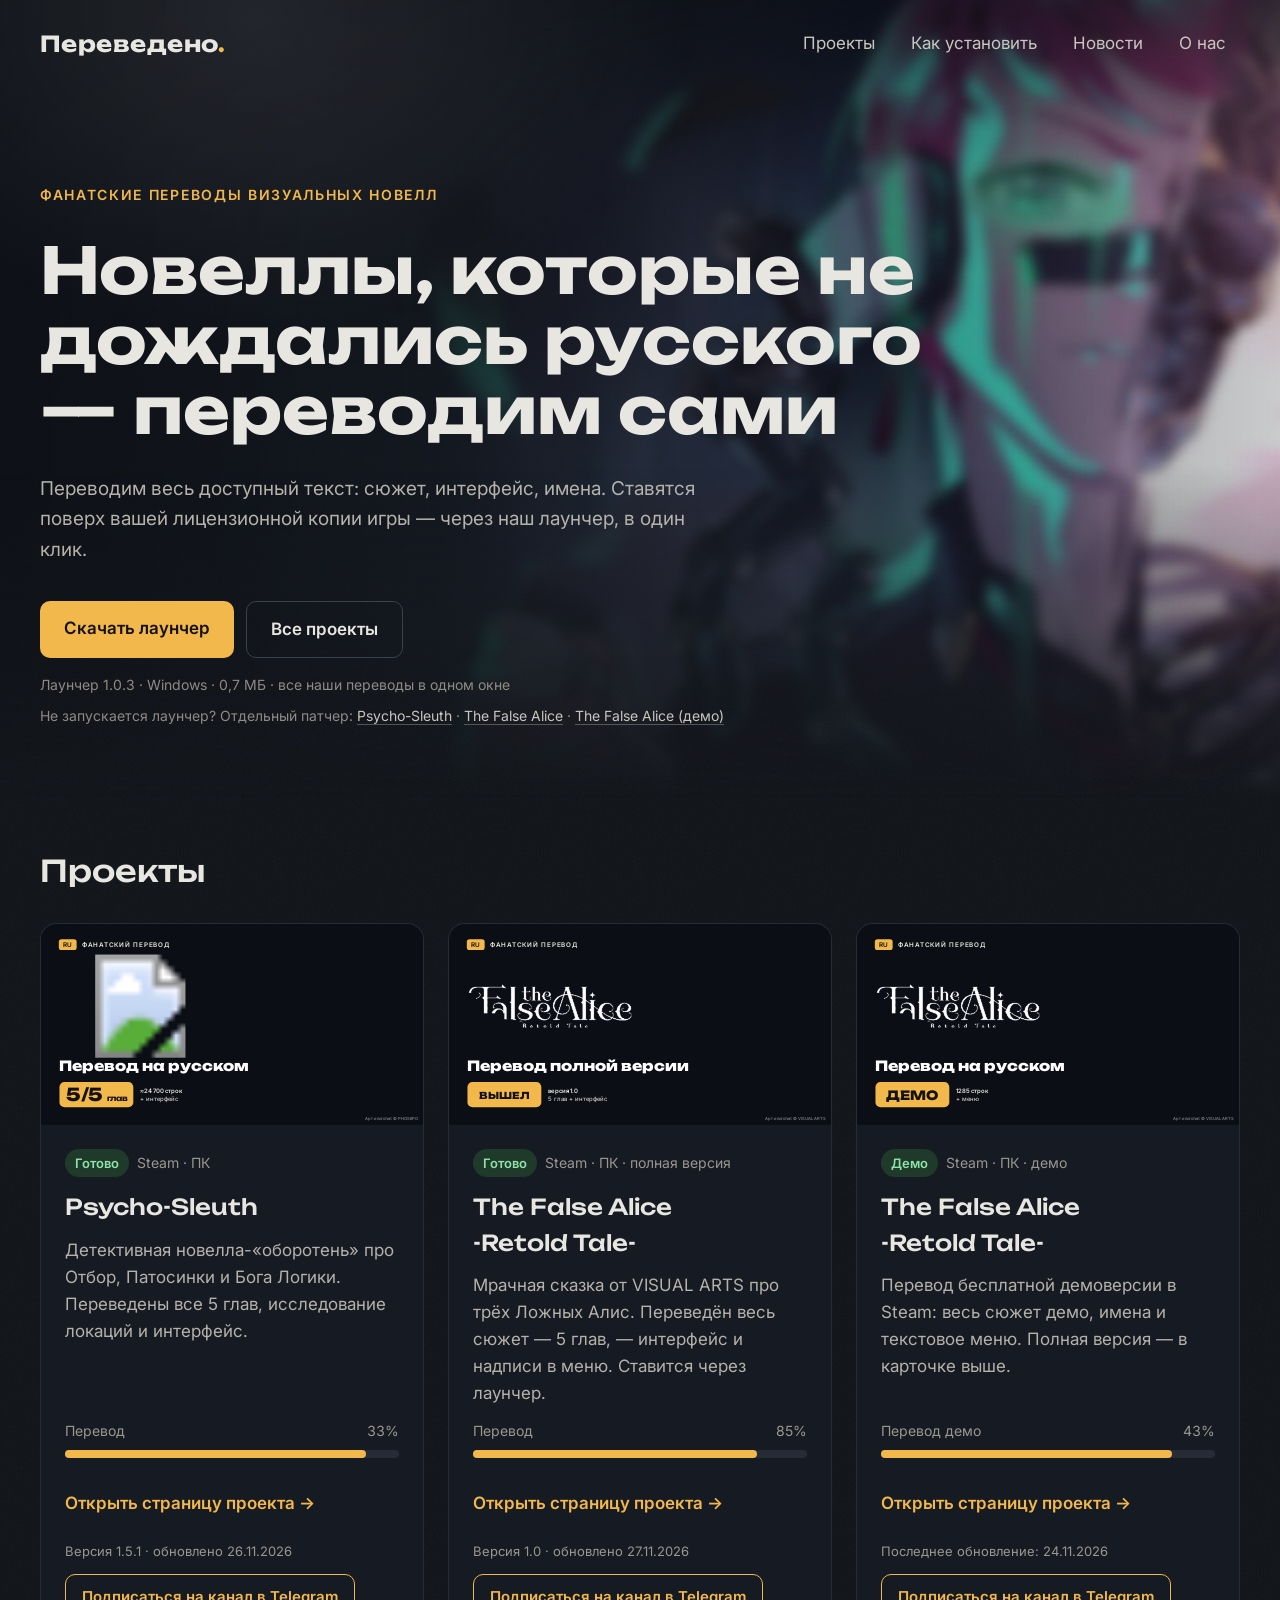
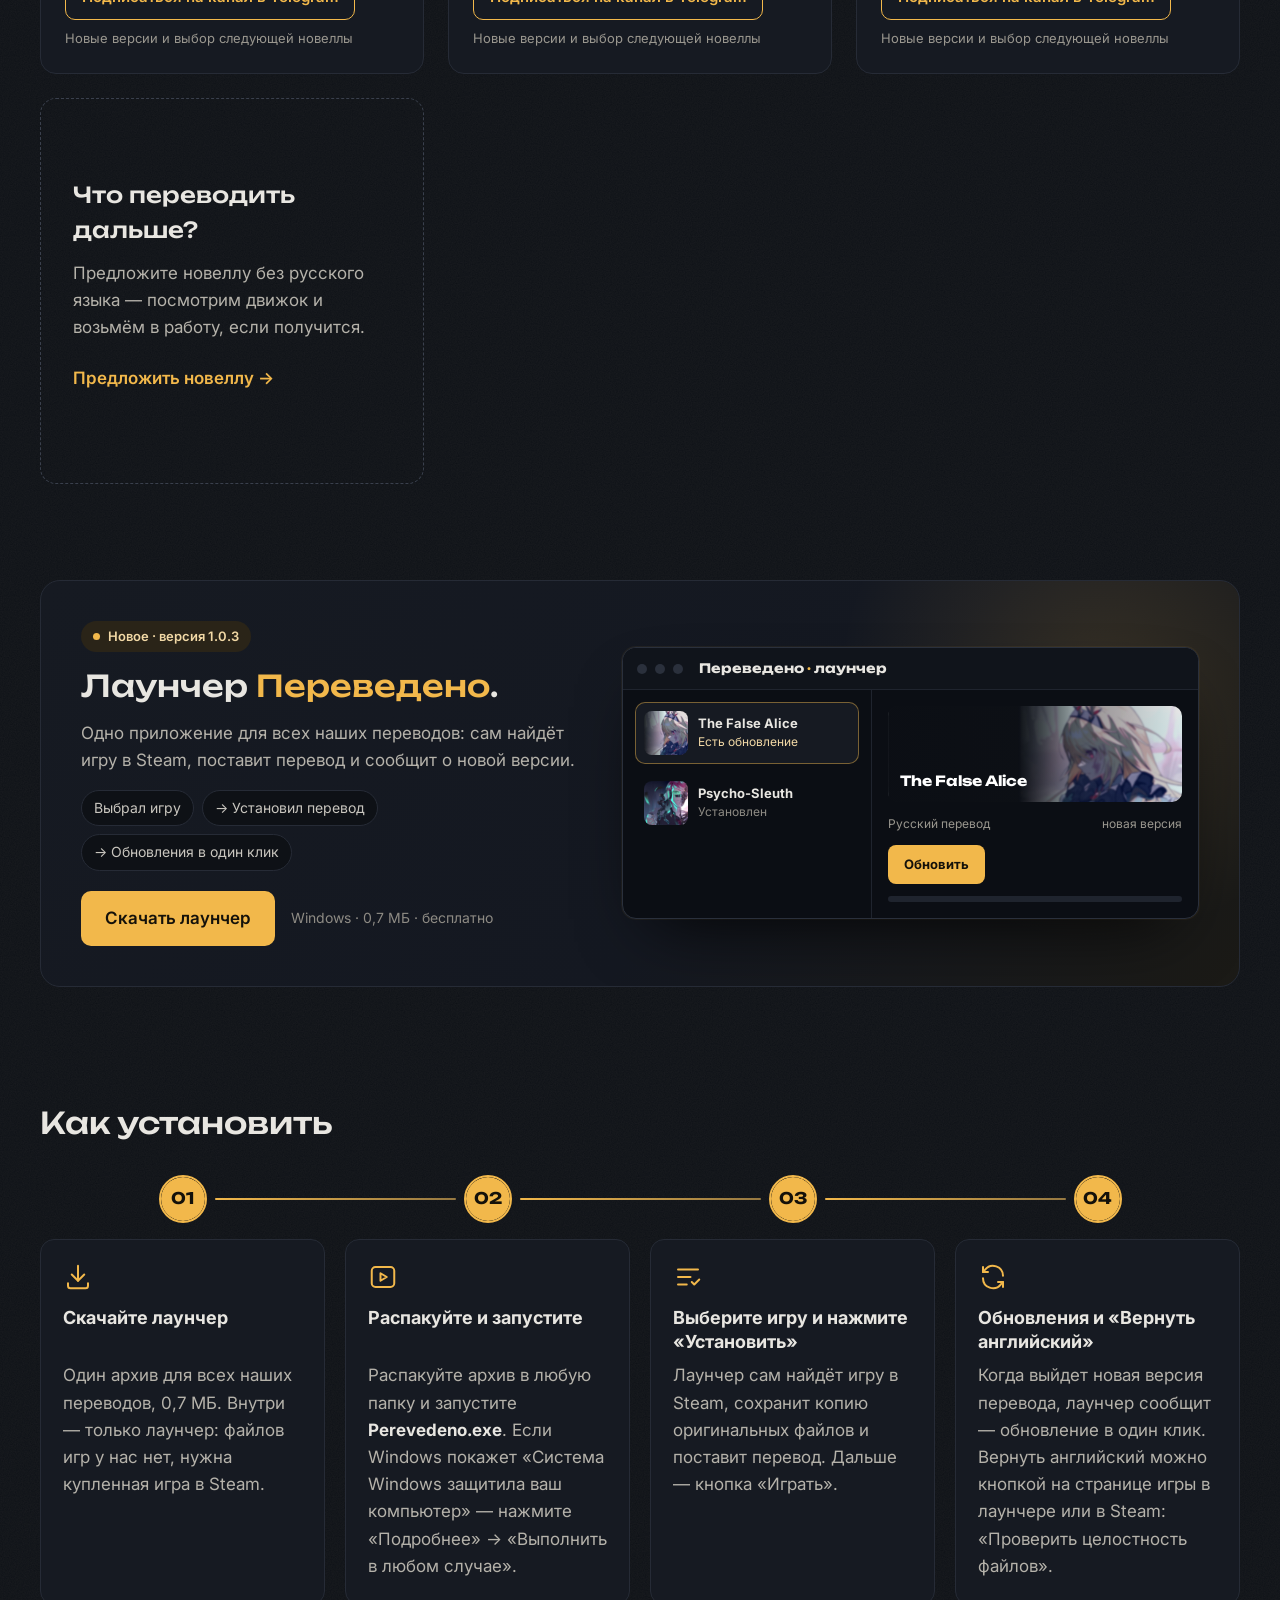
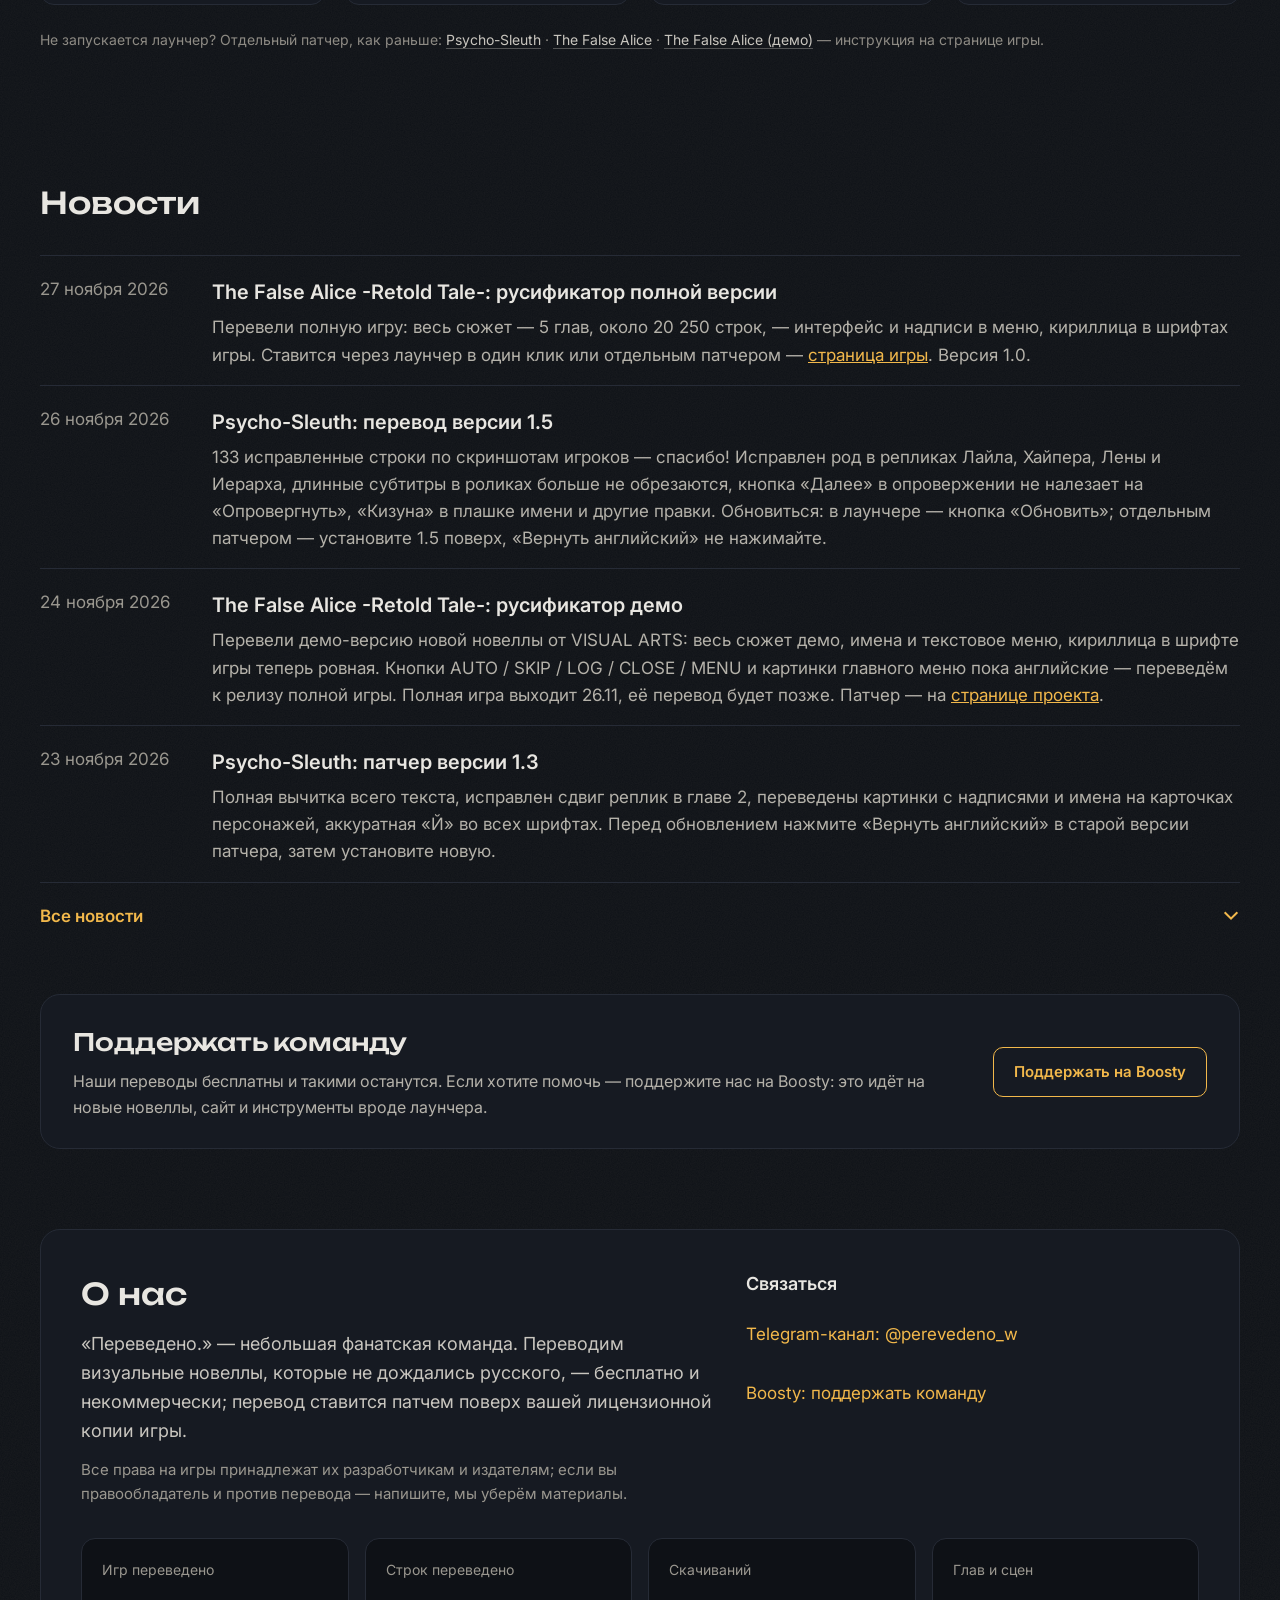
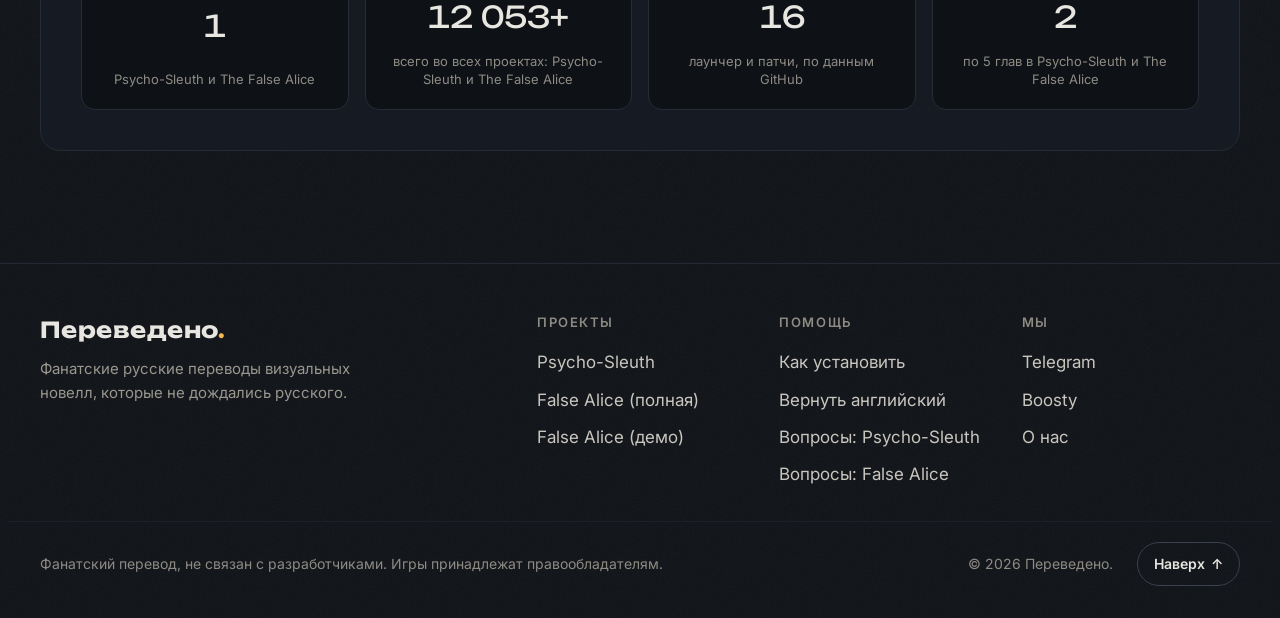
==== commit ca8d29a5: "The False Alice: перевод полной версии вышел (1.0), лаунчер 1.0.3 на кнопках" ====
--- a/index.html
+++ b/index.html
@@ -85,11 +85,11 @@
 <h1 class="split" style="margin: 0; font-family: Unbounded, sans-serif; font-weight: 700; font-size: clamp(2.4rem, 5vw, 4.2rem); line-height: 1.1; max-width: 900px">Новеллы, которые не дождались русского — переводим сами</h1>
 <p style="margin: 0; max-width: 680px; color: #B5B2AA; font-size: 19px">Переводим весь доступный текст: сюжет, интерфейс, имена. Ставятся поверх вашей лицензионной копии игры — через наш лаунчер, в один клик.</p>
 <div class="hero-btns" style="display: flex; flex-wrap: wrap; gap: 12px; margin-top: 8px">
-<a class="btn btn-primary" href="https://github.com/worthless666-loc/worthless666-loc.github.io/releases/download/launcher-v1.0.1/Perevedeno-Launcher-1.0.1.zip" data-goatcounter-click="download-launcher" data-goatcounter-title="Скачать лаунчер" style="background: #F2B84B; color: #14110A; text-decoration: none; font-weight: 600; padding: 14px 24px; border-radius: 10px">Скачать лаунчер</a>
+<a class="btn btn-primary" href="https://github.com/worthless666-loc/worthless666-loc.github.io/releases/download/launcher-v1.0.3/Perevedeno-Launcher-1.0.3.zip" data-goatcounter-click="download-launcher" data-goatcounter-title="Скачать лаунчер" style="background: #F2B84B; color: #14110A; text-decoration: none; font-weight: 600; padding: 14px 24px; border-radius: 10px">Скачать лаунчер</a>
 <a class="btn btn-ghost" href="#projects" style="color: #E8E6E1; text-decoration: none; font-weight: 600; padding: 14px 24px; border-radius: 10px; border: 1px solid #3A404D">Все проекты</a>
 </div>
-<span style="color: #8E8B84; font-size: 14px; margin-top: -12px">Лаунчер 1.0.1 · Windows · 0,7 МБ · все наши переводы в одном окне</span>
-<span class="alt-dl" style="color: #8E8B84; font-size: 14px; margin-top: -20px">Не запускается лаунчер? Отдельный патчер: <a href="https://github.com/worthless666-loc/worthless666-loc.github.io/releases/download/v1.5.1/Psycho-Sleuth_RU_Patcher.zip" data-goatcounter-click="download-v1.5.1" data-goatcounter-title="Скачать русификатор">Psycho-Sleuth</a> · <a href="https://github.com/worthless666-loc/worthless666-loc.github.io/releases/download/false-alice-demo-v1.0/False-Alice_RU_Patcher_demo.zip" data-goatcounter-click="download-false-alice-demo-1.0" data-goatcounter-title="Скачать русификатор False Alice (демо)">The False Alice (демо)</a></span>
+<span style="color: #8E8B84; font-size: 14px; margin-top: -12px">Лаунчер 1.0.3 · Windows · 0,7 МБ · все наши переводы в одном окне</span>
+<span class="alt-dl" style="color: #8E8B84; font-size: 14px; margin-top: -20px">Не запускается лаунчер? Отдельный патчер: <a href="https://github.com/worthless666-loc/worthless666-loc.github.io/releases/download/v1.5.1/Psycho-Sleuth_RU_Patcher.zip" data-goatcounter-click="download-v1.5.1" data-goatcounter-title="Скачать русификатор">Psycho-Sleuth</a> · <a href="https://github.com/worthless666-loc/worthless666-loc.github.io/releases/download/fa-full-v1.0/False-Alice-RU-Patcher.zip" data-goatcounter-click="download-false-alice-full-1.0" data-goatcounter-title="Скачать русификатор False Alice (полная)">The False Alice</a> · <a href="https://github.com/worthless666-loc/worthless666-loc.github.io/releases/download/false-alice-demo-v1.0/False-Alice_RU_Patcher_demo.zip" data-goatcounter-click="download-false-alice-demo-1.0" data-goatcounter-title="Скачать русификатор False Alice (демо)">The False Alice (демо)</a></span>
 </section>
 
 <section id="projects" style="max-width: 1200px; margin: 0 auto; padding: 48px 32px">
@@ -121,25 +121,25 @@
 </article>
 
 <article class="gcard" style="background: #161A22; border: 1px solid #262B36; border-radius: 16px; display: flex; flex-direction: column">
-<a href="false-alice-full.html" tabindex="-1" aria-hidden="true" class="gbanner" style="display: block; border-radius: 16px 16px 0 0"><svg xmlns="http://www.w3.org/2000/svg" viewBox="0 0 1200 630" role="img" aria-label="The False Alice -Retold Tale- — перевод полной версии в процессе" style="display: block; width: 100%; height: auto; background: #0B0E14"><defs><linearGradient id="lfG" x1="0" x2="1" y1="0" y2="0"><stop offset="0" stop-color="#0B0E14" stop-opacity="0.9"/><stop offset="0.38" stop-color="#0B0E14" stop-opacity="0.7"/><stop offset="0.62" stop-color="#0B0E14" stop-opacity="0"/></linearGradient><linearGradient id="lfGe" x1="0" x2="1" y1="0" y2="0"><stop offset="0" stop-color="#0B0E14" stop-opacity="1"/><stop offset="1" stop-color="#0B0E14" stop-opacity="0"/></linearGradient></defs><image href="https://shared.akamai.steamstatic.com/store_item_assets/steam/apps/4013270/library_hero.jpg" x="330" y="0" width="1951" height="630" preserveAspectRatio="none"/><rect x="329" y="0" width="300" height="630" fill="url(#lfGe)"/><rect width="1200" height="630" fill="url(#lfG)"/><rect x="56" y="48" width="56" height="34" rx="8" fill="#F2B84B"/><text x="84" y="72" text-anchor="middle" font-family="Inter, sans-serif" font-weight="600" font-size="20" fill="#14110A" letter-spacing="1">RU</text><text x="128" y="72" font-family="Inter, sans-serif" font-weight="600" font-size="20" fill="#E8E6E1" letter-spacing="2.4">ФАНАТСКИЙ ПЕРЕВОД</text><image href="false-alice-logo.png" x="58" y="185" width="520" height="147"/><text x="58" y="462" font-family="Unbounded, sans-serif" font-weight="800" font-size="44" fill="#FFFFFF">Перевод полной версии</text><rect x="58" y="496" width="232" height="80" rx="16" fill="#F2B84B"/><text x="174" y="549" text-anchor="middle" font-family="Unbounded, sans-serif" font-weight="800" font-size="30" fill="#14110A">В РАБОТЕ</text><text x="310" y="530" font-family="Inter, sans-serif" font-weight="600" font-size="19" fill="#E8E6E1">по главам</text><text x="310" y="556" font-family="Inter, sans-serif" font-weight="500" font-size="19" fill="#C9C6BF">5 глав + интерфейс</text><text x="1184" y="616" text-anchor="end" font-family="Inter, sans-serif" font-size="13" fill="#FFFFFF" fill-opacity="0.6">Арт и логотип: © VISUAL ARTS</text></svg></a>
+<a href="false-alice-full.html" tabindex="-1" aria-hidden="true" class="gbanner" style="display: block; border-radius: 16px 16px 0 0"><svg xmlns="http://www.w3.org/2000/svg" viewBox="0 0 1200 630" role="img" aria-label="The False Alice -Retold Tale- — перевод полной версии вышел" style="display: block; width: 100%; height: auto; background: #0B0E14"><defs><linearGradient id="lfG" x1="0" x2="1" y1="0" y2="0"><stop offset="0" stop-color="#0B0E14" stop-opacity="0.9"/><stop offset="0.38" stop-color="#0B0E14" stop-opacity="0.7"/><stop offset="0.62" stop-color="#0B0E14" stop-opacity="0"/></linearGradient><linearGradient id="lfGe" x1="0" x2="1" y1="0" y2="0"><stop offset="0" stop-color="#0B0E14" stop-opacity="1"/><stop offset="1" stop-color="#0B0E14" stop-opacity="0"/></linearGradient></defs><image href="https://shared.akamai.steamstatic.com/store_item_assets/steam/apps/4013270/library_hero.jpg" x="330" y="0" width="1951" height="630" preserveAspectRatio="none"/><rect x="329" y="0" width="300" height="630" fill="url(#lfGe)"/><rect width="1200" height="630" fill="url(#lfG)"/><rect x="56" y="48" width="56" height="34" rx="8" fill="#F2B84B"/><text x="84" y="72" text-anchor="middle" font-family="Inter, sans-serif" font-weight="600" font-size="20" fill="#14110A" letter-spacing="1">RU</text><text x="128" y="72" font-family="Inter, sans-serif" font-weight="600" font-size="20" fill="#E8E6E1" letter-spacing="2.4">ФАНАТСКИЙ ПЕРЕВОД</text><image href="false-alice-logo.png" x="58" y="185" width="520" height="147"/><text x="58" y="462" font-family="Unbounded, sans-serif" font-weight="800" font-size="44" fill="#FFFFFF">Перевод полной версии</text><rect x="58" y="496" width="232" height="80" rx="16" fill="#F2B84B"/><text x="174" y="549" text-anchor="middle" font-family="Unbounded, sans-serif" font-weight="800" font-size="30" fill="#14110A">ВЫШЕЛ</text><text x="310" y="530" font-family="Inter, sans-serif" font-weight="600" font-size="19" fill="#E8E6E1">версия 1.0</text><text x="310" y="556" font-family="Inter, sans-serif" font-weight="500" font-size="19" fill="#C9C6BF">5 глав + интерфейс</text><text x="1184" y="616" text-anchor="end" font-family="Inter, sans-serif" font-size="13" fill="#FFFFFF" fill-opacity="0.6">Арт и логотип: © VISUAL ARTS</text></svg></a>
 <div style="padding: 24px; display: flex; flex-direction: column; gap: 12px; flex-grow: 1">
 <div style="display: flex; flex-wrap: wrap; gap: 8px; align-items: center">
-<span style="background: #2A2418; color: #F2D9A6; font-size: 13px; font-weight: 600; padding: 4px 10px; border-radius: 999px">В процессе</span>
+<span style="background: #1F3A2A; color: #8FE3A8; font-size: 13px; font-weight: 600; padding: 4px 10px; border-radius: 999px">Готово</span>
 <span style="color: #9A978F; font-size: 14px">Steam · ПК · полная версия</span>
 </div>
 <h3 style="margin: 0; font-family: Unbounded, sans-serif; font-weight: 500; font-size: 22px">The False Alice <span style="white-space: nowrap">-Retold Tale-</span></h3>
-<p style="margin: 0; color: #B5B2AA">Полная игра вышла 27.11 — переводим её по главам: сначала перевод, следом редактура. Прогресс каждой главы — на странице проекта.</p>
+<p style="margin: 0; color: #B5B2AA">Мрачная сказка от VISUAL ARTS про трёх Ложных Алис. Переведён весь сюжет — 5 глав, — интерфейс и надписи в меню. Ставится через лаунчер.</p>
 <div style="margin-top: auto; display: flex; flex-direction: column; gap: 8px">
-<div style="display: flex; justify-content: space-between; font-size: 14px; color: #9A978F"><span>Перевод полной версии</span><b data-fap="total" style="font-weight: inherit">85%</b></div>
-<div style="height: 8px; background: #262B36; border-radius: 999px"><div data-fap="total-bar" style="height: 8px; width: 85%; background: #F2B84B; border-radius: 999px; transition: width 1s cubic-bezier(.2,.8,.2,1)"></div></div>
+<div style="display: flex; justify-content: space-between; font-size: 14px; color: #9A978F"><span>Перевод</span><b data-fap="total" style="font-weight: inherit">90%</b></div>
+<div style="height: 8px; background: #262B36; border-radius: 999px"><div data-fap="total-bar" style="height: 8px; width: 90%; background: #F2B84B; border-radius: 999px; transition: width 1s cubic-bezier(.2,.8,.2,1)"></div></div>
 </div>
 <div style="margin-top: 8px; display: flex; justify-content: space-between; align-items: center; gap: 12px; flex-wrap: wrap">
-<a href="false-alice-full.html" class="gcard-link" style="text-decoration: none; font-weight: 600; padding: 12px 0">Прогресс по главам →</a>
-<span style="font-size: 13px; color: #9A978F">Обновлено: <span data-fap="updated">27.11.2026</span></span>
+<a href="false-alice-full.html" class="gcard-link" style="text-decoration: none; font-weight: 600; padding: 12px 0">Открыть страницу проекта →</a>
+<span style="font-size: 13px; color: #9A978F">Версия 1.0 · обновлено <span data-fap="updated">27.11.2026</span></span>
 </div>
 <div style="display: flex; flex-wrap: wrap; align-items: center; gap: 8px 12px">
 <a href="https://t.me/perevedeno_w" class="btn btn-ghost gcard-tg" target="_blank" rel="noopener" data-goatcounter-click="tg-subscribe" data-goatcounter-title="Подписка на Telegram" style="background: transparent; color: #F2B84B; text-decoration: none; font-weight: 600; font-size: 15px; padding: 10px 16px; border-radius: 10px; border: 1px solid #F2B84B; text-align: center">Подписаться на канал в Telegram</a>
-<span style="font-size: 13px; color: #9A978F">Сообщим, когда выйдет</span>
+<span style="font-size: 13px; color: #9A978F">Новые версии и выбор следующей новеллы</span>
 </div>
 </div>
 </article>
@@ -148,11 +148,11 @@
 <a href="false-alice.html" tabindex="-1" aria-hidden="true" class="gbanner" style="display: block; border-radius: 16px 16px 0 0"><svg xmlns="http://www.w3.org/2000/svg" viewBox="0 0 1200 630" role="img" aria-label="The False Alice -Retold Tale- — перевод демо на русском, 1285 строк" style="display: block; width: 100%; height: auto; background: #0B0E14"><defs><linearGradient id="lfGfa" x1="0" x2="1" y1="0" y2="0"><stop offset="0" stop-color="#0B0E14" stop-opacity="0.9"/><stop offset="0.38" stop-color="#0B0E14" stop-opacity="0.7"/><stop offset="0.62" stop-color="#0B0E14" stop-opacity="0"/></linearGradient><linearGradient id="lfGfae" x1="0" x2="1" y1="0" y2="0"><stop offset="0" stop-color="#0B0E14" stop-opacity="1"/><stop offset="1" stop-color="#0B0E14" stop-opacity="0"/></linearGradient></defs><image href="https://shared.akamai.steamstatic.com/store_item_assets/steam/apps/4013270/library_hero.jpg" x="330" y="0" width="1951" height="630" preserveAspectRatio="none"/><rect x="329" y="0" width="300" height="630" fill="url(#lfGfae)"/><rect width="1200" height="630" fill="url(#lfGfa)"/><rect x="56" y="48" width="56" height="34" rx="8" fill="#F2B84B"/><text x="84" y="72" text-anchor="middle" font-family="Inter, sans-serif" font-weight="600" font-size="20" fill="#14110A" letter-spacing="1">RU</text><text x="128" y="72" font-family="Inter, sans-serif" font-weight="600" font-size="20" fill="#E8E6E1" letter-spacing="2.4">ФАНАТСКИЙ ПЕРЕВОД</text><image href="false-alice-logo.png" x="58" y="185" width="520" height="147"/><text x="58" y="462" font-family="Unbounded, sans-serif" font-weight="800" font-size="44" fill="#FFFFFF">Перевод на русском</text><rect x="58" y="496" width="232" height="80" rx="16" fill="#F2B84B"/><text x="174" y="554" text-anchor="middle" font-family="Unbounded, sans-serif" font-weight="800" font-size="40" fill="#14110A">ДЕМО</text><text x="310" y="530" font-family="Inter, sans-serif" font-weight="600" font-size="19" fill="#E8E6E1">1285 строк</text><text x="310" y="556" font-family="Inter, sans-serif" font-weight="500" font-size="19" fill="#C9C6BF">+ меню</text><text x="1184" y="616" text-anchor="end" font-family="Inter, sans-serif" font-size="13" fill="#FFFFFF" fill-opacity="0.6">Арт и логотип: © VISUAL ARTS</text></svg></a>
 <div style="padding: 24px; display: flex; flex-direction: column; gap: 12px; flex-grow: 1">
 <div style="display: flex; flex-wrap: wrap; gap: 8px; align-items: center">
-<span style="background: #1F3A2A; color: #8FE3A8; font-size: 13px; font-weight: 600; padding: 4px 10px; border-radius: 999px">Демо готово</span>
-<span style="color: #9A978F; font-size: 14px">Steam · ПК</span>
+<span style="background: #1F3A2A; color: #8FE3A8; font-size: 13px; font-weight: 600; padding: 4px 10px; border-radius: 999px">Демо</span>
+<span style="color: #9A978F; font-size: 14px">Steam · ПК · демо</span>
 </div>
 <h3 style="margin: 0; font-family: Unbounded, sans-serif; font-weight: 500; font-size: 22px">The False Alice <span style="white-space: nowrap">-Retold Tale-</span></h3>
-<p style="margin: 0; color: #B5B2AA">Мрачная сказка от VISUAL ARTS про трёх Ложных Алис. Переведена демо-версия: весь сюжет демо, имена и текстовое меню. Перевод полной игры уже идёт.</p>
+<p style="margin: 0; color: #B5B2AA">Перевод бесплатной демоверсии в Steam: весь сюжет демо, имена и текстовое меню. Полная версия — в карточке выше.</p>
 <div style="margin-top: auto; display: flex; flex-direction: column; gap: 8px">
 <div style="display: flex; justify-content: space-between; font-size: 14px; color: #9A978F"><span>Перевод демо</span><span>87%</span></div>
 <div style="height: 8px; background: #262B36; border-radius: 999px"><div style="width: 87%; height: 8px; background: #F2B84B; border-radius: 999px"></div></div>
@@ -180,12 +180,12 @@
 <section id="launcher" style="max-width: 1200px; margin: 0 auto; padding: 48px 32px">
 <div class="lnch rv">
 <div class="lnch-text">
-<span class="lnch-badge">Новое · версия 1.0.1</span>
+<span class="lnch-badge">Новое · версия 1.0.3</span>
 <h2>Лаунчер <span>Переведено</span>.</h2>
 <p>Одно приложение для всех наших переводов: сам найдёт игру в Steam, поставит перевод и сообщит о новой версии.</p>
 <ol class="lnch-flow"><li>Выбрал игру</li><li>→ Установил перевод</li><li>→ Обновления в один клик</li></ol>
 <div class="lnch-cta">
-<a class="btn btn-primary" href="https://github.com/worthless666-loc/worthless666-loc.github.io/releases/download/launcher-v1.0.1/Perevedeno-Launcher-1.0.1.zip" data-goatcounter-click="download-launcher" data-goatcounter-title="Скачать лаунчер" style="background: #F2B84B; color: #14110A; text-decoration: none; font-weight: 600; padding: 14px 24px; border-radius: 10px">Скачать лаунчер</a>
+<a class="btn btn-primary" href="https://github.com/worthless666-loc/worthless666-loc.github.io/releases/download/launcher-v1.0.3/Perevedeno-Launcher-1.0.3.zip" data-goatcounter-click="download-launcher" data-goatcounter-title="Скачать лаунчер" style="background: #F2B84B; color: #14110A; text-decoration: none; font-weight: 600; padding: 14px 24px; border-radius: 10px">Скачать лаунчер</a>
 <small>Windows · 0,7 МБ · бесплатно</small>
 </div>
 </div>
@@ -231,12 +231,19 @@
 <span style="color: #B5B2AA">Когда выйдет новая версия перевода, лаунчер сообщит — обновление в один клик. Вернуть английский можно кнопкой на странице игры в лаунчере или в Steam: «Проверить целостность файлов».</span></div>
 </li>
 </ol>
-<p class="alt-dl" style="margin: 24px 0 0; color: #8E8B84; font-size: 14px">Не запускается лаунчер? Отдельный патчер, как раньше: <a href="https://github.com/worthless666-loc/worthless666-loc.github.io/releases/download/v1.5.1/Psycho-Sleuth_RU_Patcher.zip" data-goatcounter-click="download-v1.5.1" data-goatcounter-title="Скачать русификатор">Psycho-Sleuth</a> · <a href="https://github.com/worthless666-loc/worthless666-loc.github.io/releases/download/false-alice-demo-v1.0/False-Alice_RU_Patcher_demo.zip" data-goatcounter-click="download-false-alice-demo-1.0" data-goatcounter-title="Скачать русификатор False Alice (демо)">The False Alice (демо)</a> — инструкция на странице игры.</p>
+<p class="alt-dl" style="margin: 24px 0 0; color: #8E8B84; font-size: 14px">Не запускается лаунчер? Отдельный патчер, как раньше: <a href="https://github.com/worthless666-loc/worthless666-loc.github.io/releases/download/v1.5.1/Psycho-Sleuth_RU_Patcher.zip" data-goatcounter-click="download-v1.5.1" data-goatcounter-title="Скачать русификатор">Psycho-Sleuth</a> · <a href="https://github.com/worthless666-loc/worthless666-loc.github.io/releases/download/fa-full-v1.0/False-Alice-RU-Patcher.zip" data-goatcounter-click="download-false-alice-full-1.0" data-goatcounter-title="Скачать русификатор False Alice (полная)">The False Alice</a> · <a href="https://github.com/worthless666-loc/worthless666-loc.github.io/releases/download/false-alice-demo-v1.0/False-Alice_RU_Patcher_demo.zip" data-goatcounter-click="download-false-alice-demo-1.0" data-goatcounter-title="Скачать русификатор False Alice (демо)">The False Alice (демо)</a> — инструкция на странице игры.</p>
 </section>
 
 <section id="news" style="max-width: 1200px; margin: 0 auto; padding: 64px 32px">
 <h2 style="margin: 0 0 28px; font-family: Unbounded, sans-serif; font-weight: 500; font-size: 30px">Новости</h2>
 <div style="display: flex; flex-direction: column; gap: 16px">
+<article style="border-top: 1px solid #262B36; padding-top: 20px; display: flex; flex-wrap: wrap; gap: 8px 32px">
+<time datetime="2026-11-27" style="color: #9A978F; min-width: 140px">27 ноября 2026</time>
+<div style="flex: 1 1 480px; display: flex; flex-direction: column; gap: 6px">
+<h3 style="margin: 0; font-size: 20px; font-weight: 600">The False Alice -Retold Tale-: русификатор полной версии</h3>
+<p style="margin: 0; color: #B5B2AA">Перевели полную игру: весь сюжет — 5 глав, около 20 250 строк, — интерфейс и надписи в меню, кириллица в шрифтах игры. Ставится через лаунчер в один клик или отдельным патчером — <a href="false-alice-full.html">страница игры</a>. Версия 1.0.</p>
+</div>
+</article>
 <article style="border-top: 1px solid #262B36; padding-top: 20px; display: flex; flex-wrap: wrap; gap: 8px 32px">
 <time datetime="2026-11-26" style="color: #9A978F; min-width: 140px">26 ноября 2026</time>
 <div style="flex: 1 1 480px; display: flex; flex-direction: column; gap: 6px">
@@ -315,12 +322,12 @@
 <div style="background: #0E1116; border: 1px solid #262B36; border-radius: 14px; padding: 20px; display: flex; flex-direction: column; min-height: 130px">
 <div style="color: #9A978F; font-size: 14px">Игр переведено</div>
 <div class="tile-v" style="flex: 1; display: flex; align-items: center; justify-content: center; text-align: center; font-family: Unbounded, sans-serif; font-size: 30px">2</div>
-<div class="tile-note">Psycho-Sleuth и демо False Alice</div>
+<div class="tile-note">Psycho-Sleuth и The False Alice</div>
 </div>
 <div style="background: #0E1116; border: 1px solid #262B36; border-radius: 14px; padding: 20px; display: flex; flex-direction: column; min-height: 130px">
 <div style="color: #9A978F; font-size: 14px">Строк переведено</div>
-<div class="tile-v" style="flex: 1; display: flex; align-items: center; justify-content: center; text-align: center; font-family: Unbounded, sans-serif; font-size: 30px">27 000+</div>
-<div class="tile-note">сюжет, интерфейс, субтитры</div>
+<div class="tile-v" style="flex: 1; display: flex; align-items: center; justify-content: center; text-align: center; font-family: Unbounded, sans-serif; font-size: 30px">46 000+</div>
+<div class="tile-note">всего во всех проектах: Psycho-Sleuth и The False Alice</div>
 </div>
 <div style="background: #0E1116; border: 1px solid #262B36; border-radius: 14px; padding: 20px; display: flex; flex-direction: column; min-height: 130px">
 <div style="color: #9A978F; font-size: 14px">Скачиваний</div>
@@ -330,7 +337,7 @@
 <div style="background: #0E1116; border: 1px solid #262B36; border-radius: 14px; padding: 20px; display: flex; flex-direction: column; min-height: 130px">
 <div style="color: #9A978F; font-size: 14px">Глав и сцен</div>
 <div class="tile-v" style="flex: 1; display: flex; align-items: center; justify-content: center; text-align: center; font-family: Unbounded, sans-serif; font-size: 30px">10</div>
-<div class="tile-note">5 глав + 5 сцен демо</div>
+<div class="tile-note">по 5 глав в Psycho-Sleuth и The False Alice</div>
 </div>
 </div>
 </div>
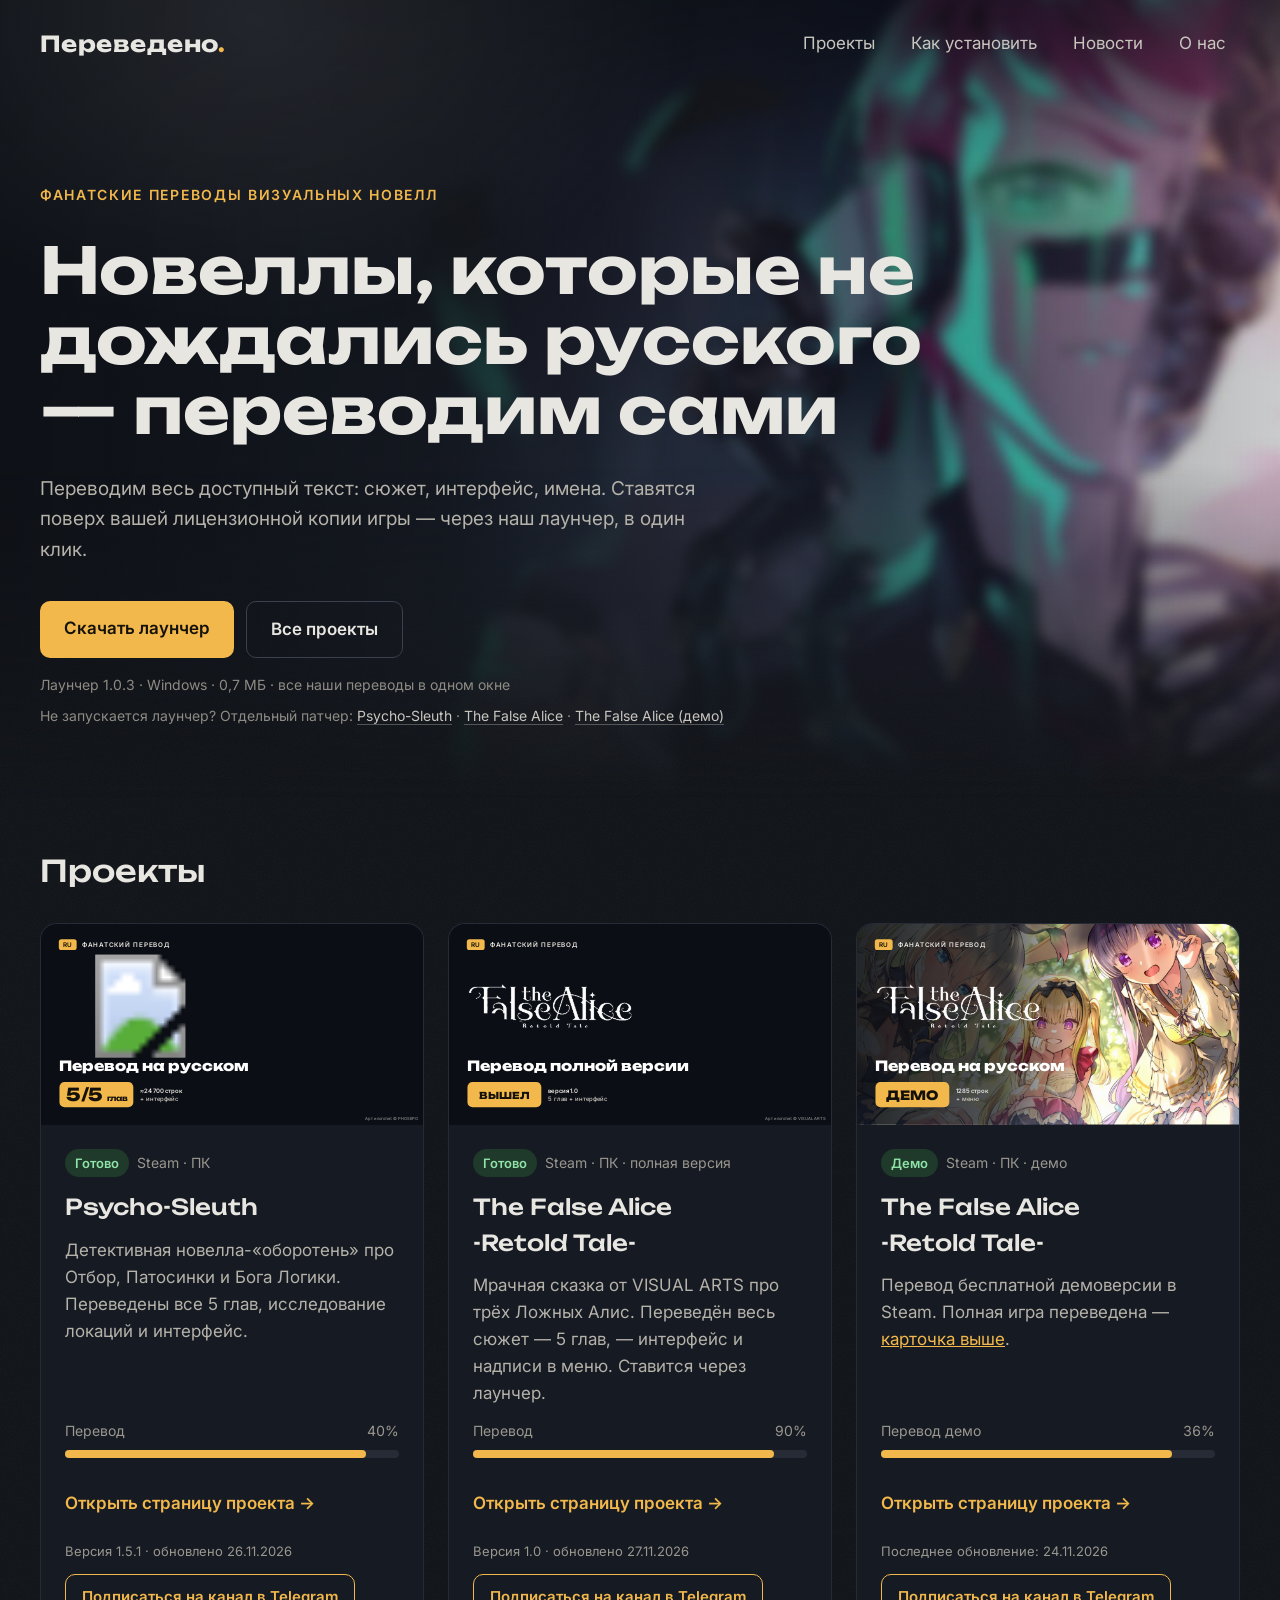
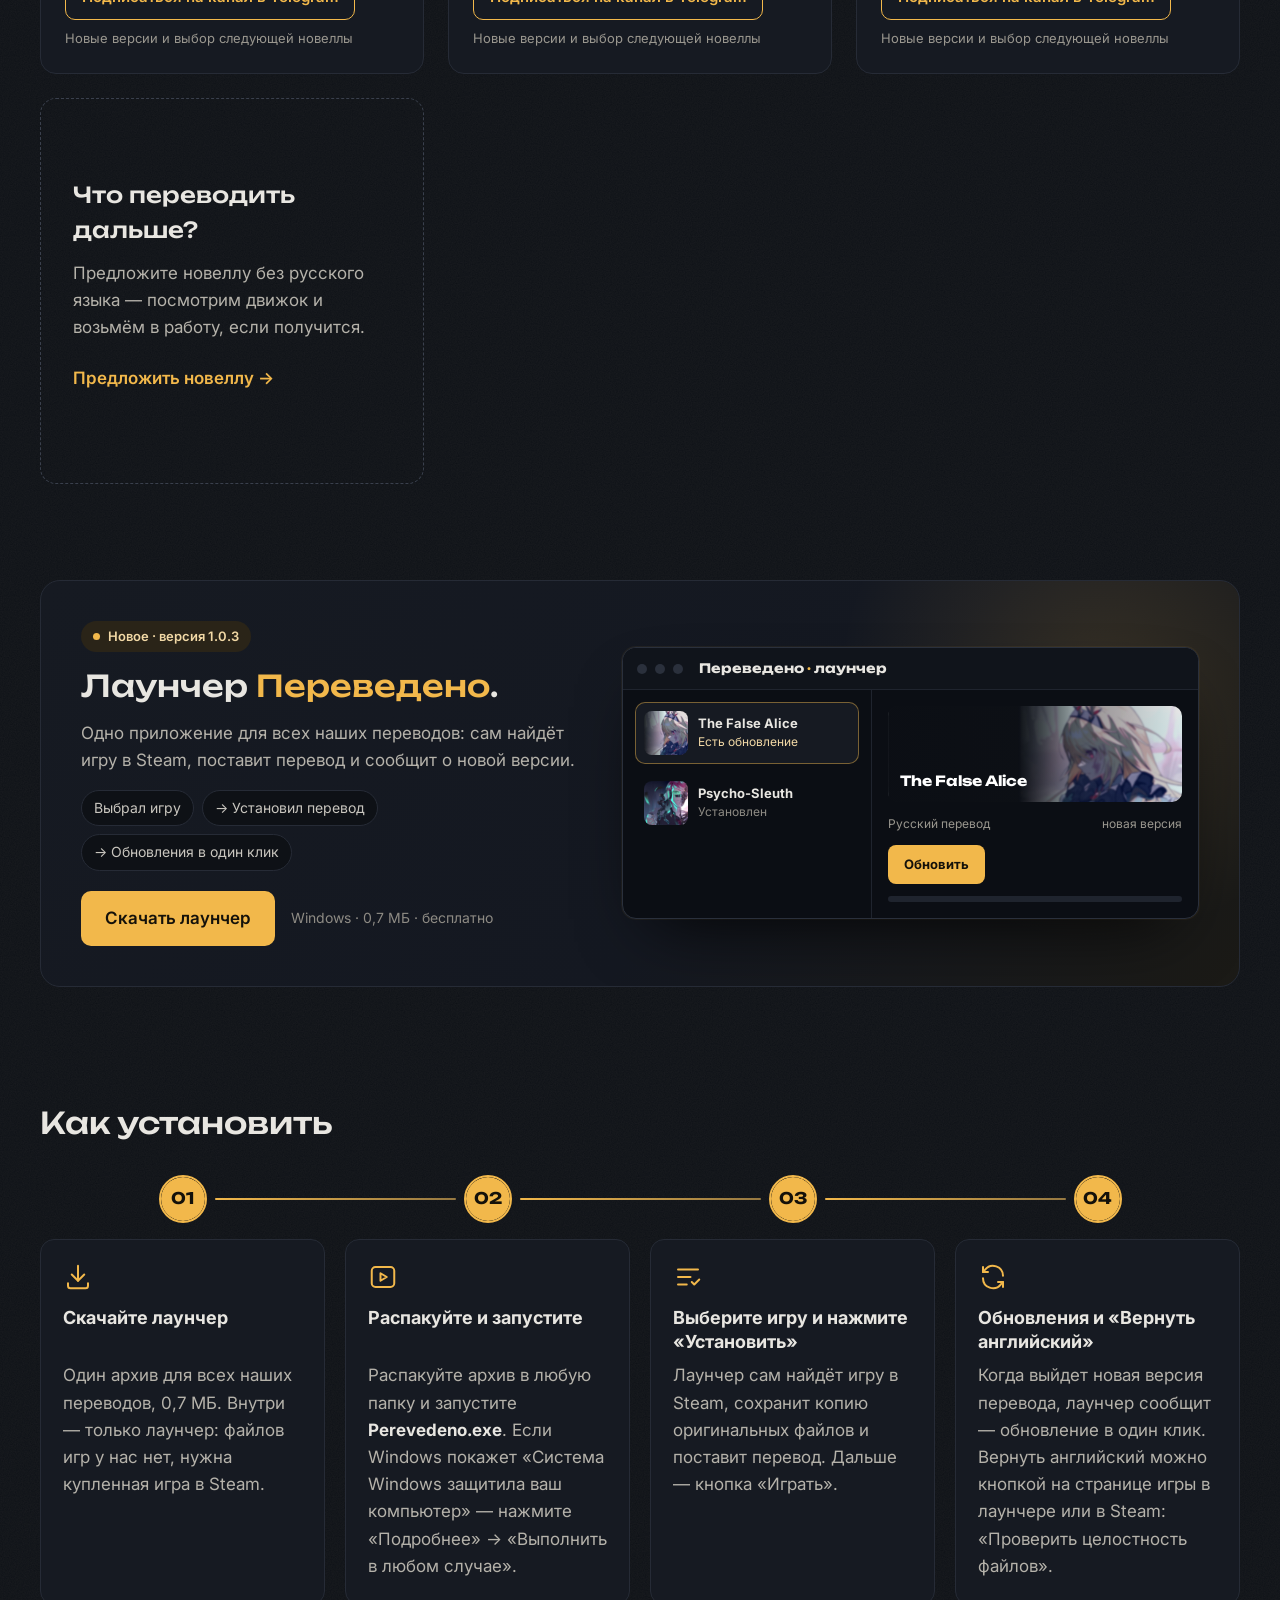
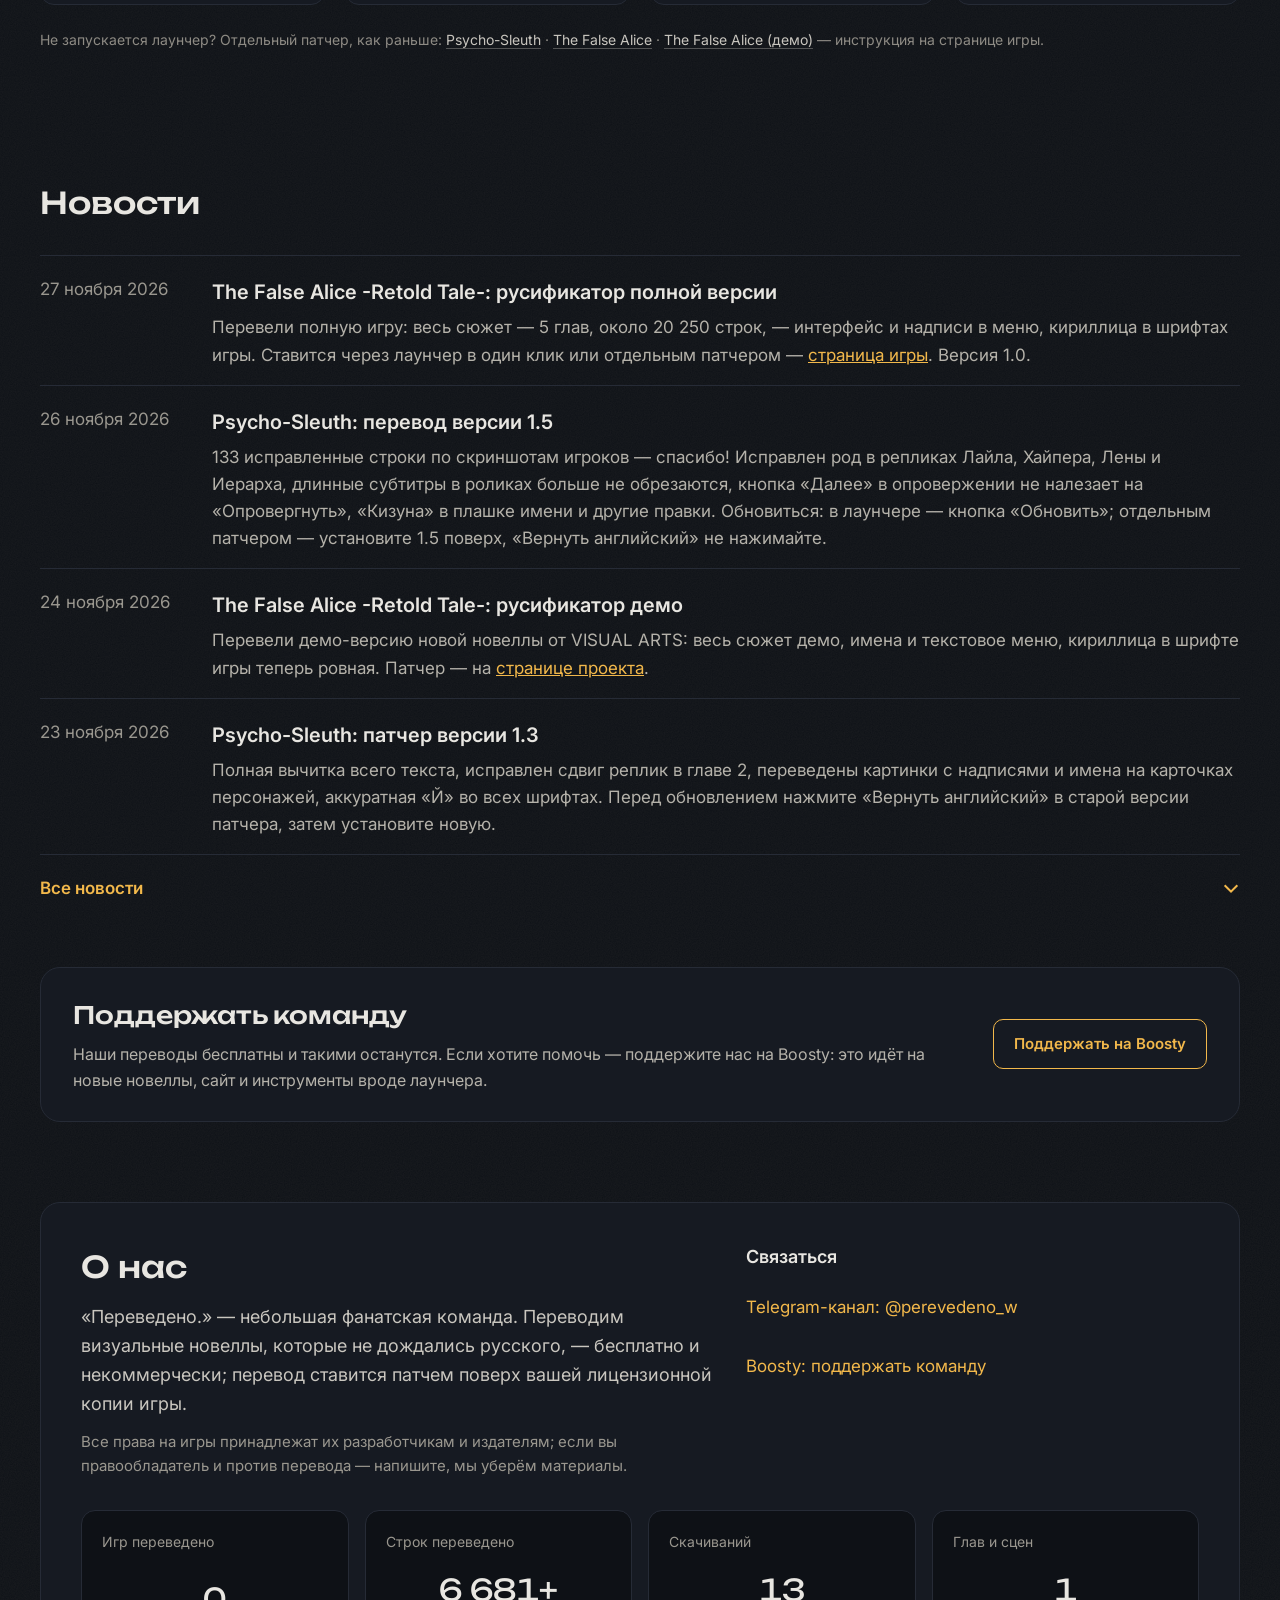
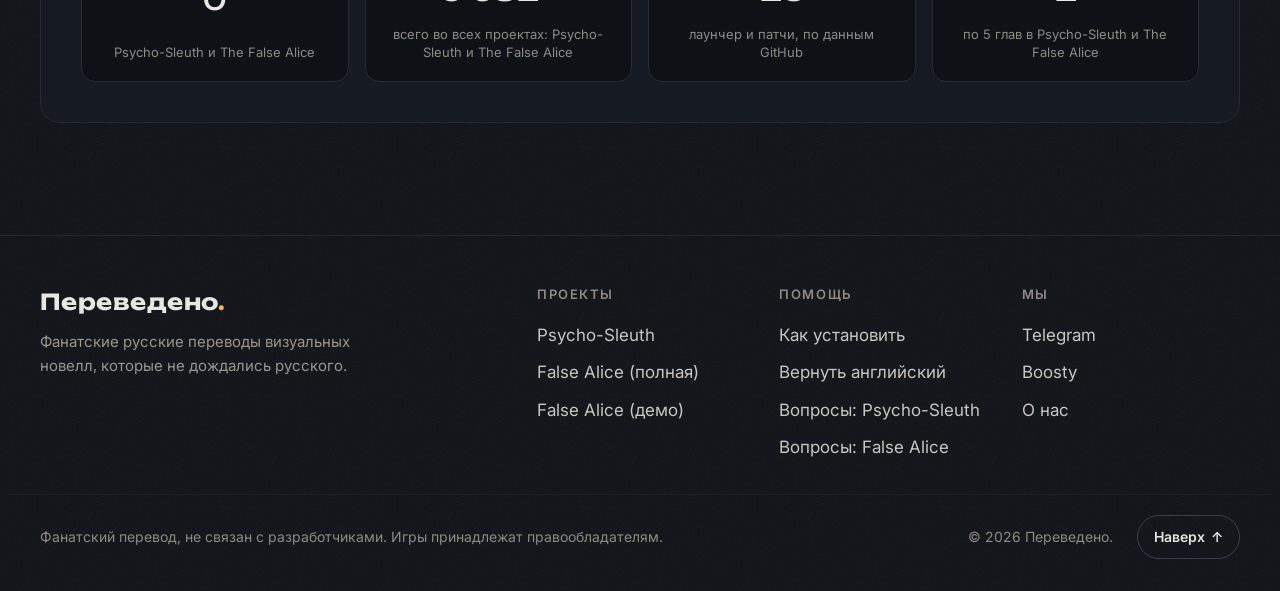
==== commit 67afe087: "False Alice: полная — структура как у Psycho-Sleuth и скрины 2.1; демо — новый баннер, без «к полной" ====
--- a/index.html
+++ b/index.html
@@ -145,14 +145,14 @@
 </article>
 
 <article class="gcard" style="background: #161A22; border: 1px solid #262B36; border-radius: 16px; display: flex; flex-direction: column">
-<a href="false-alice.html" tabindex="-1" aria-hidden="true" class="gbanner" style="display: block; border-radius: 16px 16px 0 0"><svg xmlns="http://www.w3.org/2000/svg" viewBox="0 0 1200 630" role="img" aria-label="The False Alice -Retold Tale- — перевод демо на русском, 1285 строк" style="display: block; width: 100%; height: auto; background: #0B0E14"><defs><linearGradient id="lfGfa" x1="0" x2="1" y1="0" y2="0"><stop offset="0" stop-color="#0B0E14" stop-opacity="0.9"/><stop offset="0.38" stop-color="#0B0E14" stop-opacity="0.7"/><stop offset="0.62" stop-color="#0B0E14" stop-opacity="0"/></linearGradient><linearGradient id="lfGfae" x1="0" x2="1" y1="0" y2="0"><stop offset="0" stop-color="#0B0E14" stop-opacity="1"/><stop offset="1" stop-color="#0B0E14" stop-opacity="0"/></linearGradient></defs><image href="https://shared.akamai.steamstatic.com/store_item_assets/steam/apps/4013270/library_hero.jpg" x="330" y="0" width="1951" height="630" preserveAspectRatio="none"/><rect x="329" y="0" width="300" height="630" fill="url(#lfGfae)"/><rect width="1200" height="630" fill="url(#lfGfa)"/><rect x="56" y="48" width="56" height="34" rx="8" fill="#F2B84B"/><text x="84" y="72" text-anchor="middle" font-family="Inter, sans-serif" font-weight="600" font-size="20" fill="#14110A" letter-spacing="1">RU</text><text x="128" y="72" font-family="Inter, sans-serif" font-weight="600" font-size="20" fill="#E8E6E1" letter-spacing="2.4">ФАНАТСКИЙ ПЕРЕВОД</text><image href="false-alice-logo.png" x="58" y="185" width="520" height="147"/><text x="58" y="462" font-family="Unbounded, sans-serif" font-weight="800" font-size="44" fill="#FFFFFF">Перевод на русском</text><rect x="58" y="496" width="232" height="80" rx="16" fill="#F2B84B"/><text x="174" y="554" text-anchor="middle" font-family="Unbounded, sans-serif" font-weight="800" font-size="40" fill="#14110A">ДЕМО</text><text x="310" y="530" font-family="Inter, sans-serif" font-weight="600" font-size="19" fill="#E8E6E1">1285 строк</text><text x="310" y="556" font-family="Inter, sans-serif" font-weight="500" font-size="19" fill="#C9C6BF">+ меню</text><text x="1184" y="616" text-anchor="end" font-family="Inter, sans-serif" font-size="13" fill="#FFFFFF" fill-opacity="0.6">Арт и логотип: © VISUAL ARTS</text></svg></a>
+<a href="false-alice.html" tabindex="-1" aria-hidden="true" class="gbanner" style="display: block; border-radius: 16px 16px 0 0"><svg xmlns="http://www.w3.org/2000/svg" viewBox="0 0 1200 630" role="img" aria-label="The False Alice -Retold Tale- — перевод демо на русском, 1285 строк" style="display: block; width: 100%; height: auto; background: #0B0E14"><defs><linearGradient id="lfGfa" x1="0" x2="1" y1="0" y2="0"><stop offset="0" stop-color="#0B0E14" stop-opacity="0.9"/><stop offset="0.38" stop-color="#0B0E14" stop-opacity="0.7"/><stop offset="0.62" stop-color="#0B0E14" stop-opacity="0"/></linearGradient><linearGradient id="lfGfae" x1="0" x2="1" y1="0" y2="0"><stop offset="0" stop-color="#0B0E14" stop-opacity="1"/><stop offset="1" stop-color="#0B0E14" stop-opacity="0"/></linearGradient></defs><image href="false-alice-demo-banner.webp" x="0" y="0" width="1200" height="630" preserveAspectRatio="xMidYMid slice"/><rect width="1200" height="630" fill="url(#lfGfa)"/><rect x="56" y="48" width="56" height="34" rx="8" fill="#F2B84B"/><text x="84" y="72" text-anchor="middle" font-family="Inter, sans-serif" font-weight="600" font-size="20" fill="#14110A" letter-spacing="1">RU</text><text x="128" y="72" font-family="Inter, sans-serif" font-weight="600" font-size="20" fill="#E8E6E1" letter-spacing="2.4">ФАНАТСКИЙ ПЕРЕВОД</text><image href="false-alice-logo.png" x="58" y="185" width="520" height="147"/><text x="58" y="462" font-family="Unbounded, sans-serif" font-weight="800" font-size="44" fill="#FFFFFF">Перевод на русском</text><rect x="58" y="496" width="232" height="80" rx="16" fill="#F2B84B"/><text x="174" y="554" text-anchor="middle" font-family="Unbounded, sans-serif" font-weight="800" font-size="40" fill="#14110A">ДЕМО</text><text x="310" y="530" font-family="Inter, sans-serif" font-weight="600" font-size="19" fill="#E8E6E1">1285 строк</text><text x="310" y="556" font-family="Inter, sans-serif" font-weight="500" font-size="19" fill="#C9C6BF">+ меню</text><text x="1184" y="616" text-anchor="end" font-family="Inter, sans-serif" font-size="13" fill="#FFFFFF" fill-opacity="0.6">Арт и логотип: © VISUAL ARTS</text></svg></a>
 <div style="padding: 24px; display: flex; flex-direction: column; gap: 12px; flex-grow: 1">
 <div style="display: flex; flex-wrap: wrap; gap: 8px; align-items: center">
 <span style="background: #1F3A2A; color: #8FE3A8; font-size: 13px; font-weight: 600; padding: 4px 10px; border-radius: 999px">Демо</span>
 <span style="color: #9A978F; font-size: 14px">Steam · ПК · демо</span>
 </div>
 <h3 style="margin: 0; font-family: Unbounded, sans-serif; font-weight: 500; font-size: 22px">The False Alice <span style="white-space: nowrap">-Retold Tale-</span></h3>
-<p style="margin: 0; color: #B5B2AA">Перевод бесплатной демоверсии в Steam: весь сюжет демо, имена и текстовое меню. Полная версия — в карточке выше.</p>
+<p style="margin: 0; color: #B5B2AA">Перевод бесплатной демоверсии в Steam. Полная игра переведена — <a href="false-alice-full.html">карточка выше</a>.</p>
 <div style="margin-top: auto; display: flex; flex-direction: column; gap: 8px">
 <div style="display: flex; justify-content: space-between; font-size: 14px; color: #9A978F"><span>Перевод демо</span><span>87%</span></div>
 <div style="height: 8px; background: #262B36; border-radius: 999px"><div style="width: 87%; height: 8px; background: #F2B84B; border-radius: 999px"></div></div>
@@ -255,7 +255,7 @@
 <time datetime="2026-11-24" style="color: #9A978F; min-width: 140px">24 ноября 2026</time>
 <div style="flex: 1 1 480px; display: flex; flex-direction: column; gap: 6px">
 <h3 style="margin: 0; font-size: 20px; font-weight: 600">The False Alice -Retold Tale-: русификатор демо</h3>
-<p style="margin: 0; color: #B5B2AA">Перевели демо-версию новой новеллы от VISUAL ARTS: весь сюжет демо, имена и текстовое меню, кириллица в шрифте игры теперь ровная. Кнопки AUTO / SKIP / LOG / CLOSE / MENU и картинки главного меню пока английские — переведём к релизу полной игры. Полная игра выходит 26.11, её перевод будет позже. Патчер — на <a href="false-alice.html">странице проекта</a>.</p>
+<p style="margin: 0; color: #B5B2AA">Перевели демо-версию новой новеллы от VISUAL ARTS: весь сюжет демо, имена и текстовое меню, кириллица в шрифте игры теперь ровная. Патчер — на <a href="false-alice.html">странице проекта</a>.</p>
 </div>
 </article>
 <article style="border-top: 1px solid #262B36; padding-top: 20px; display: flex; flex-wrap: wrap; gap: 8px 32px">
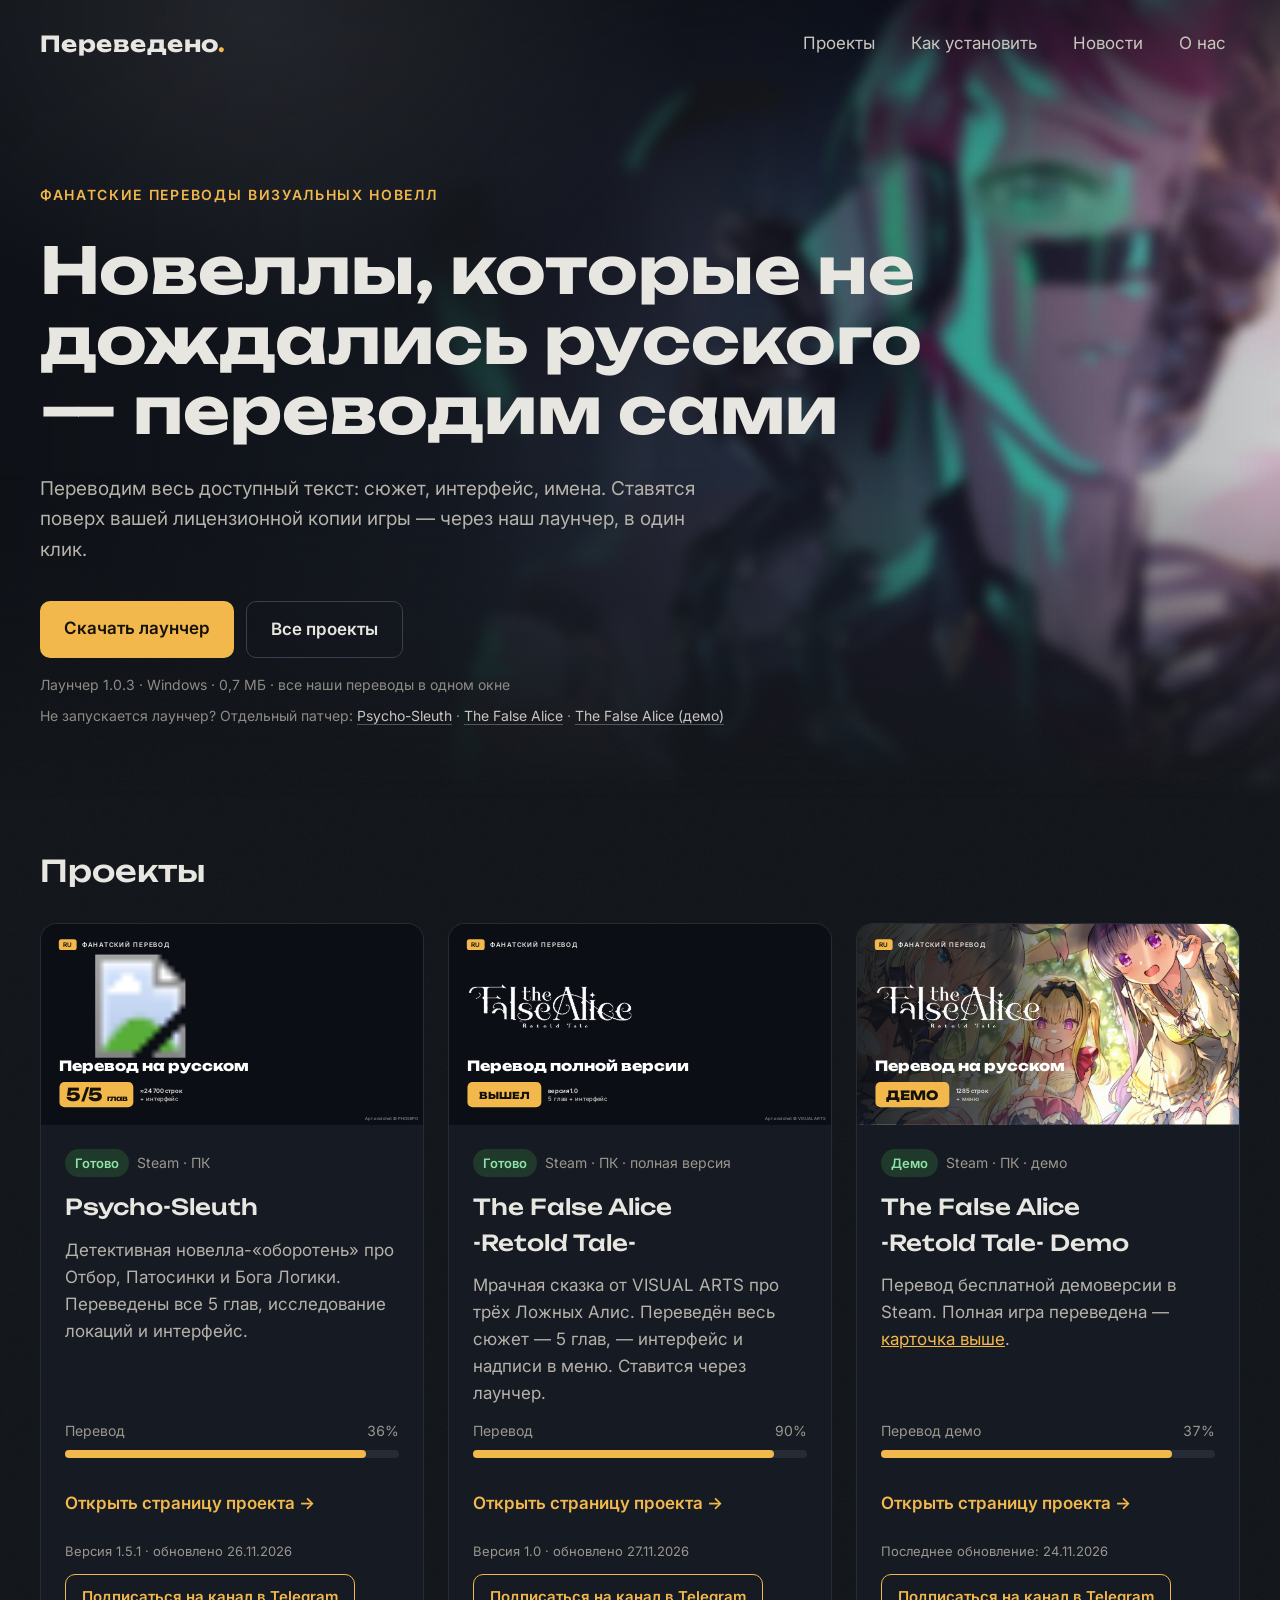
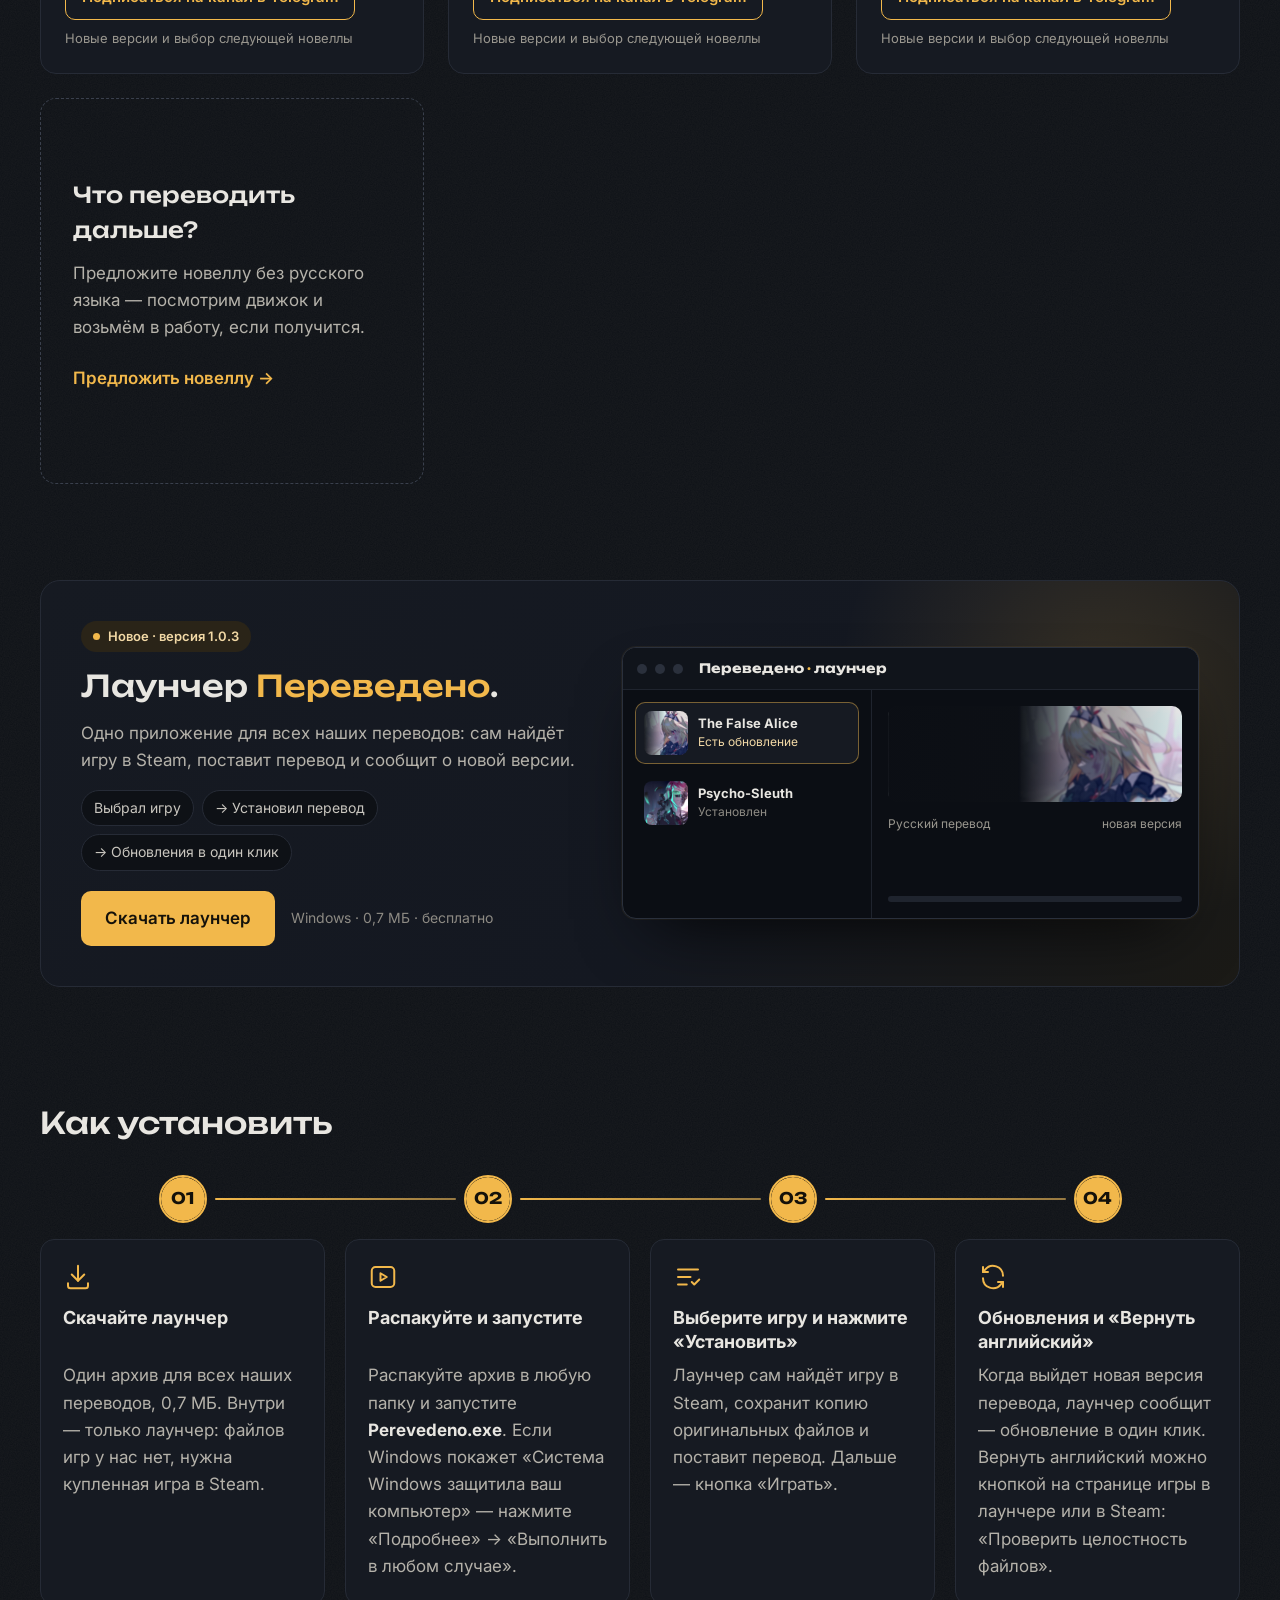
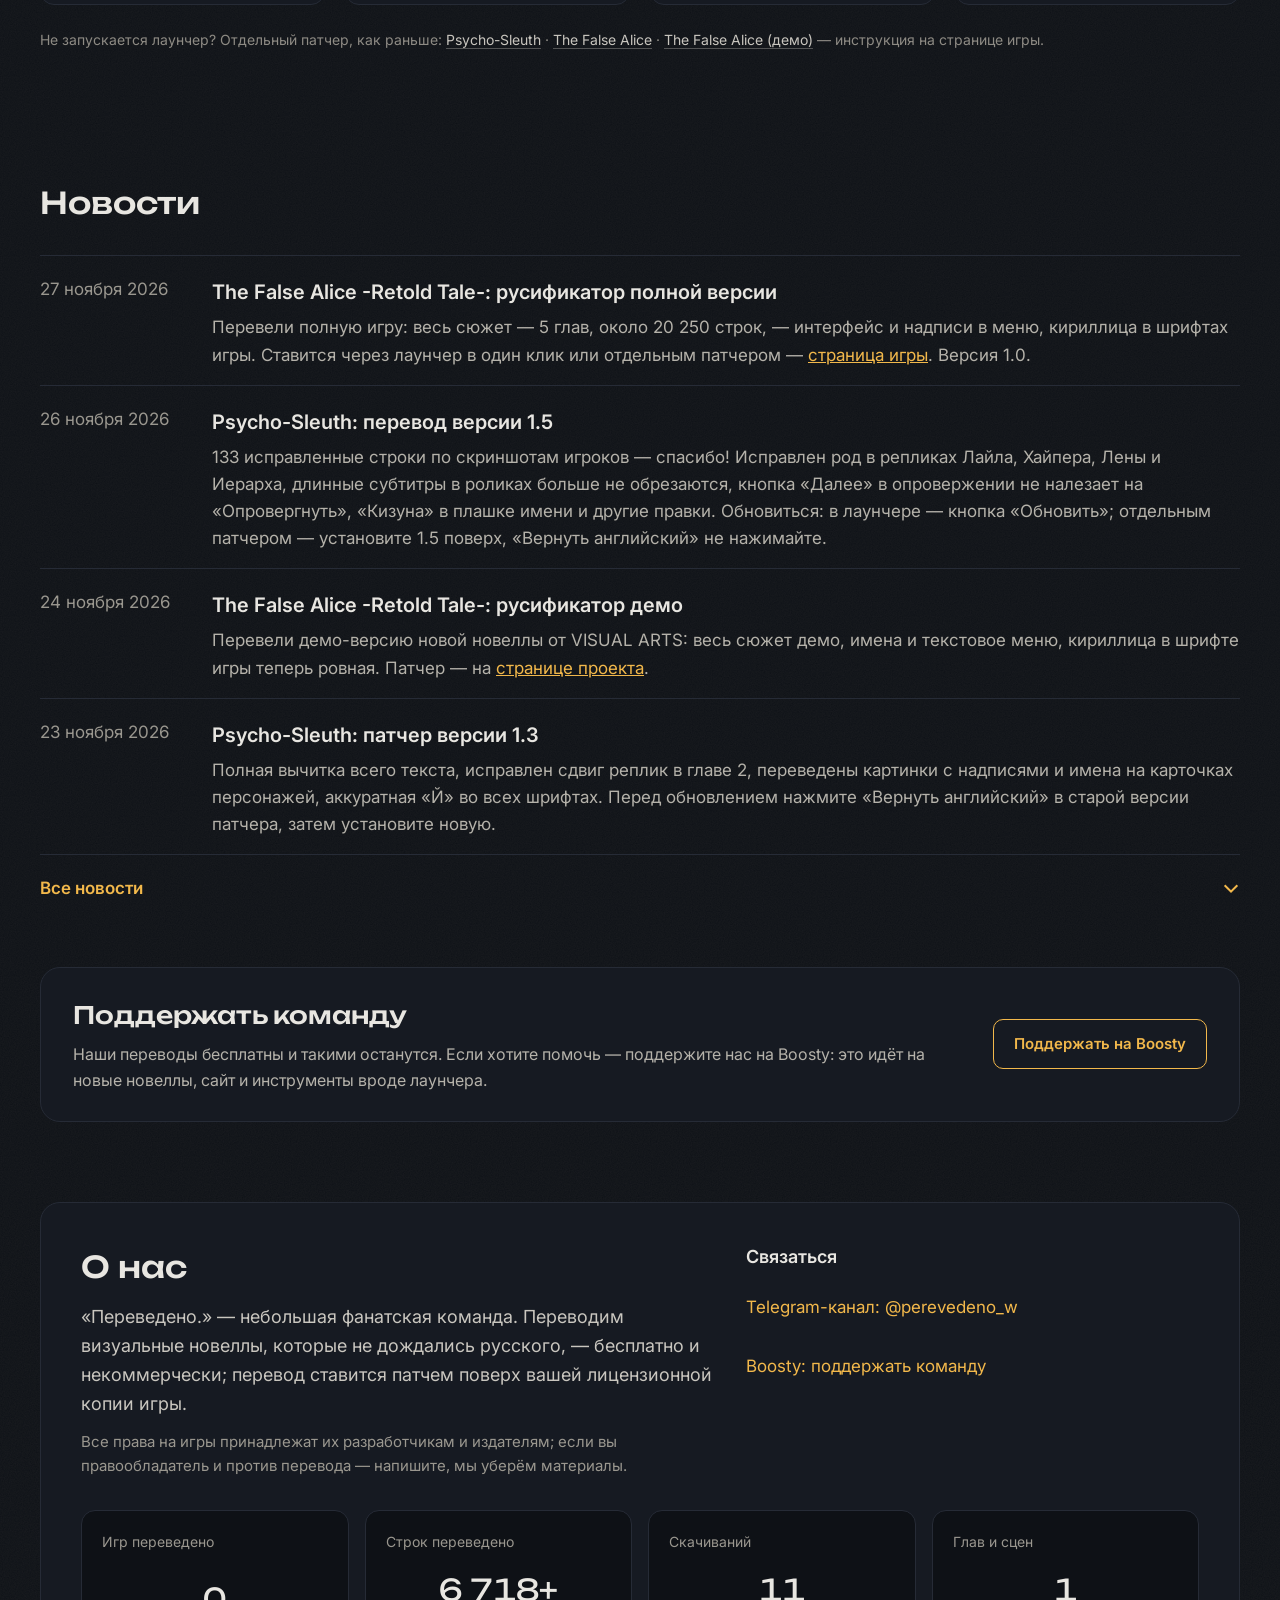
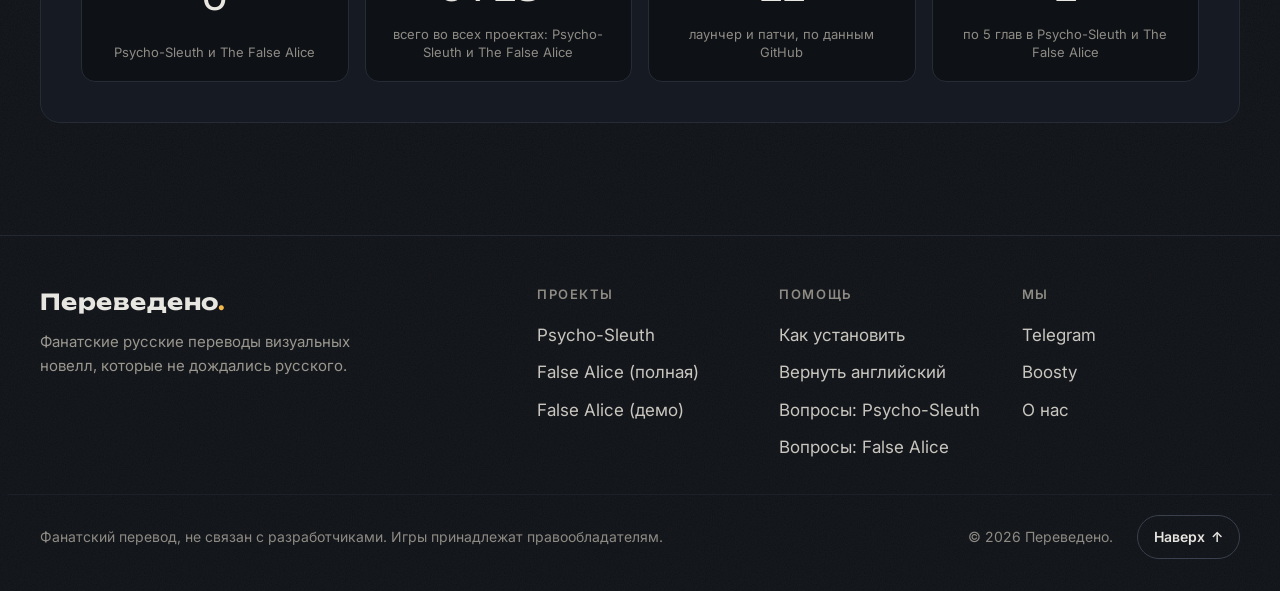
==== commit 01b44d79: "False Alice: название демо — «The False Alice -Retold Tale- Demo»" ====
--- a/index.html
+++ b/index.html
@@ -151,7 +151,7 @@
 <span style="background: #1F3A2A; color: #8FE3A8; font-size: 13px; font-weight: 600; padding: 4px 10px; border-radius: 999px">Демо</span>
 <span style="color: #9A978F; font-size: 14px">Steam · ПК · демо</span>
 </div>
-<h3 style="margin: 0; font-family: Unbounded, sans-serif; font-weight: 500; font-size: 22px">The False Alice <span style="white-space: nowrap">-Retold Tale-</span></h3>
+<h3 style="margin: 0; font-family: Unbounded, sans-serif; font-weight: 500; font-size: 22px">The False Alice <span style="white-space: nowrap">-Retold Tale-</span> Demo</h3>
 <p style="margin: 0; color: #B5B2AA">Перевод бесплатной демоверсии в Steam. Полная игра переведена — <a href="false-alice-full.html">карточка выше</a>.</p>
 <div style="margin-top: auto; display: flex; flex-direction: column; gap: 8px">
 <div style="display: flex; justify-content: space-between; font-size: 14px; color: #9A978F"><span>Перевод демо</span><span>87%</span></div>
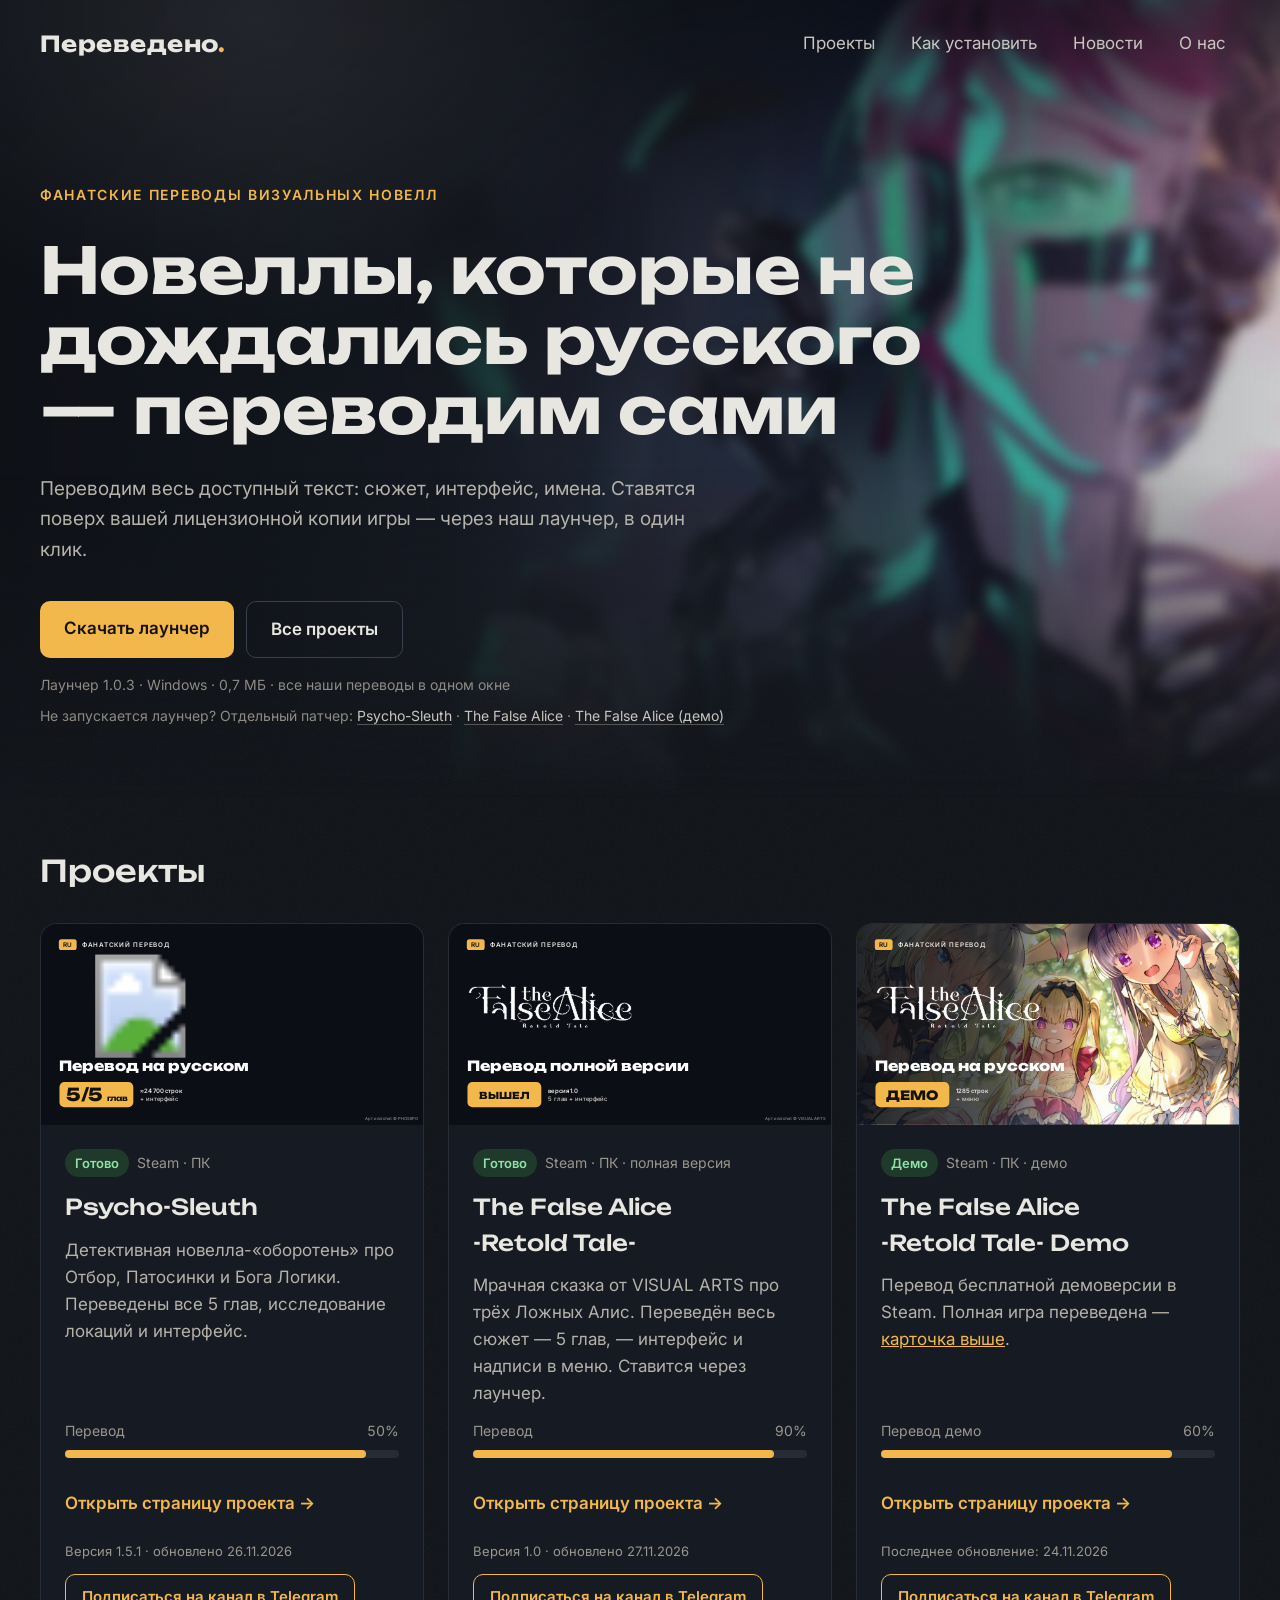
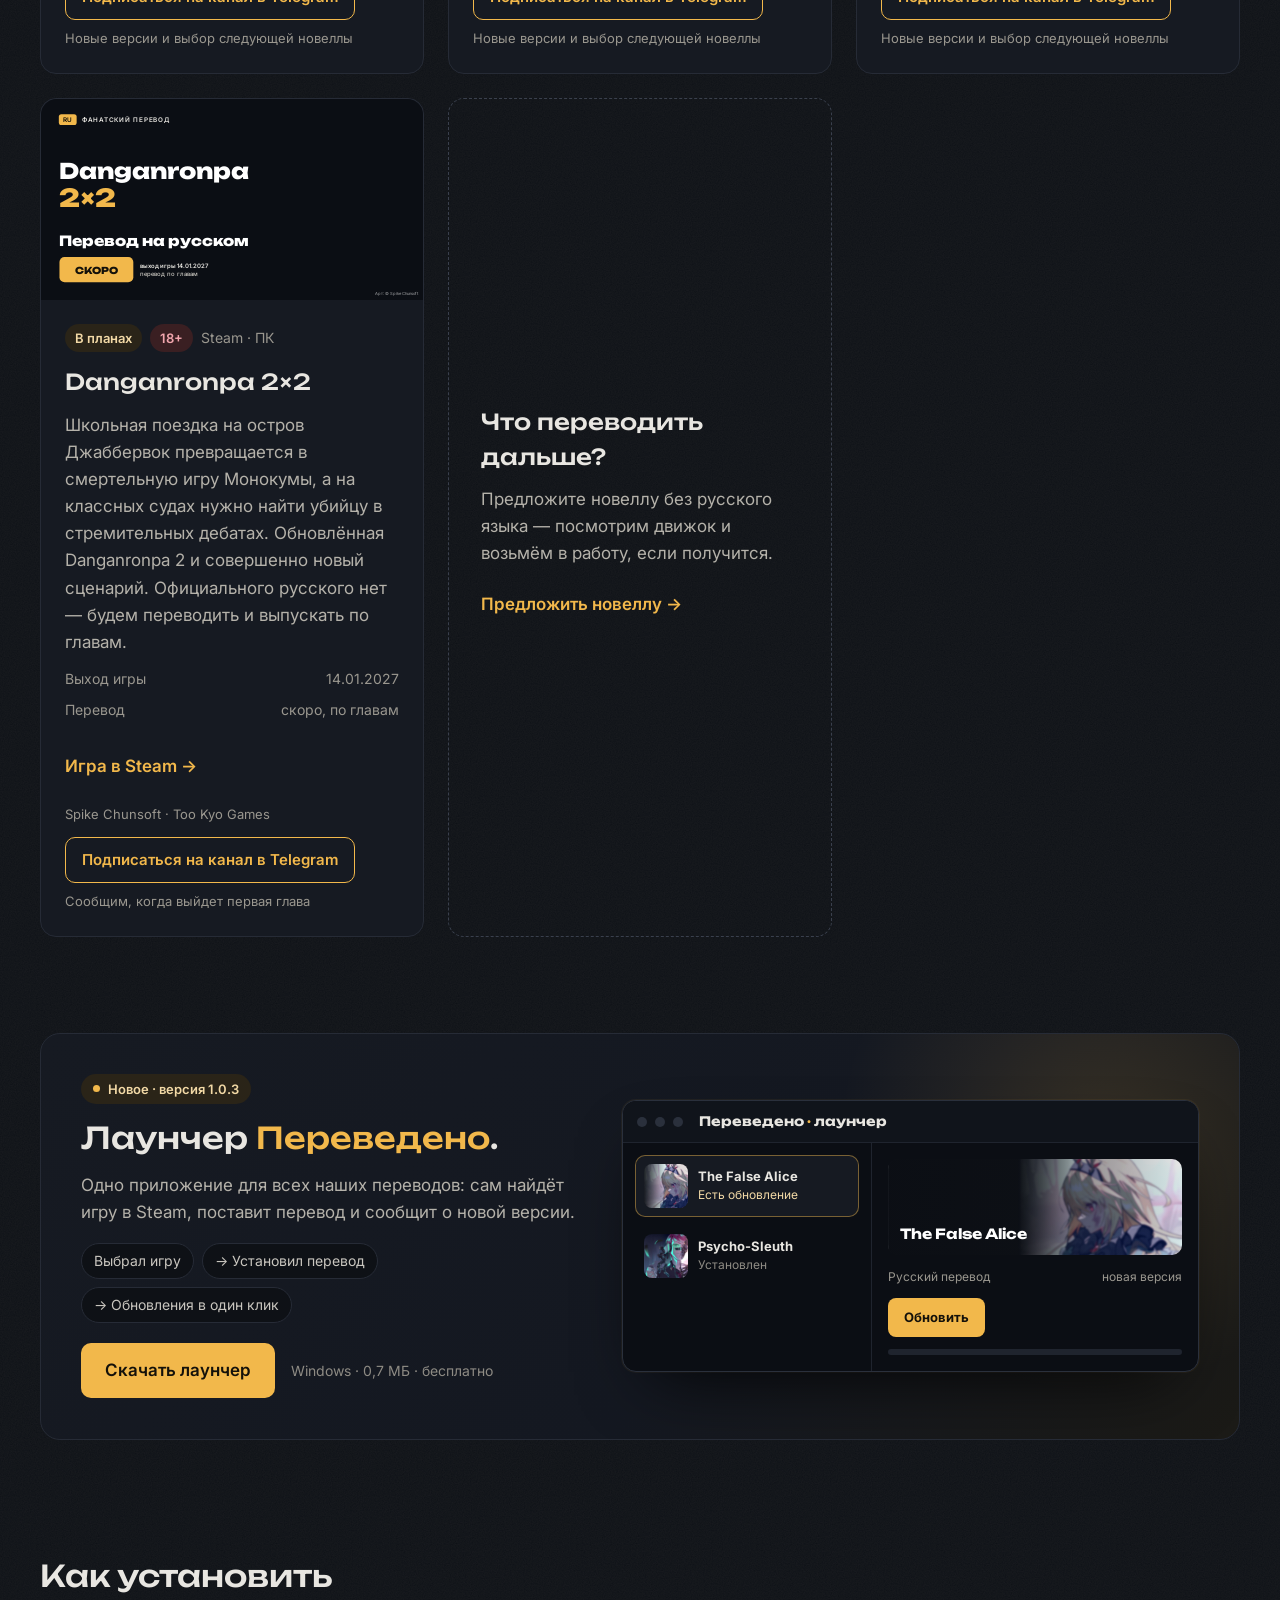
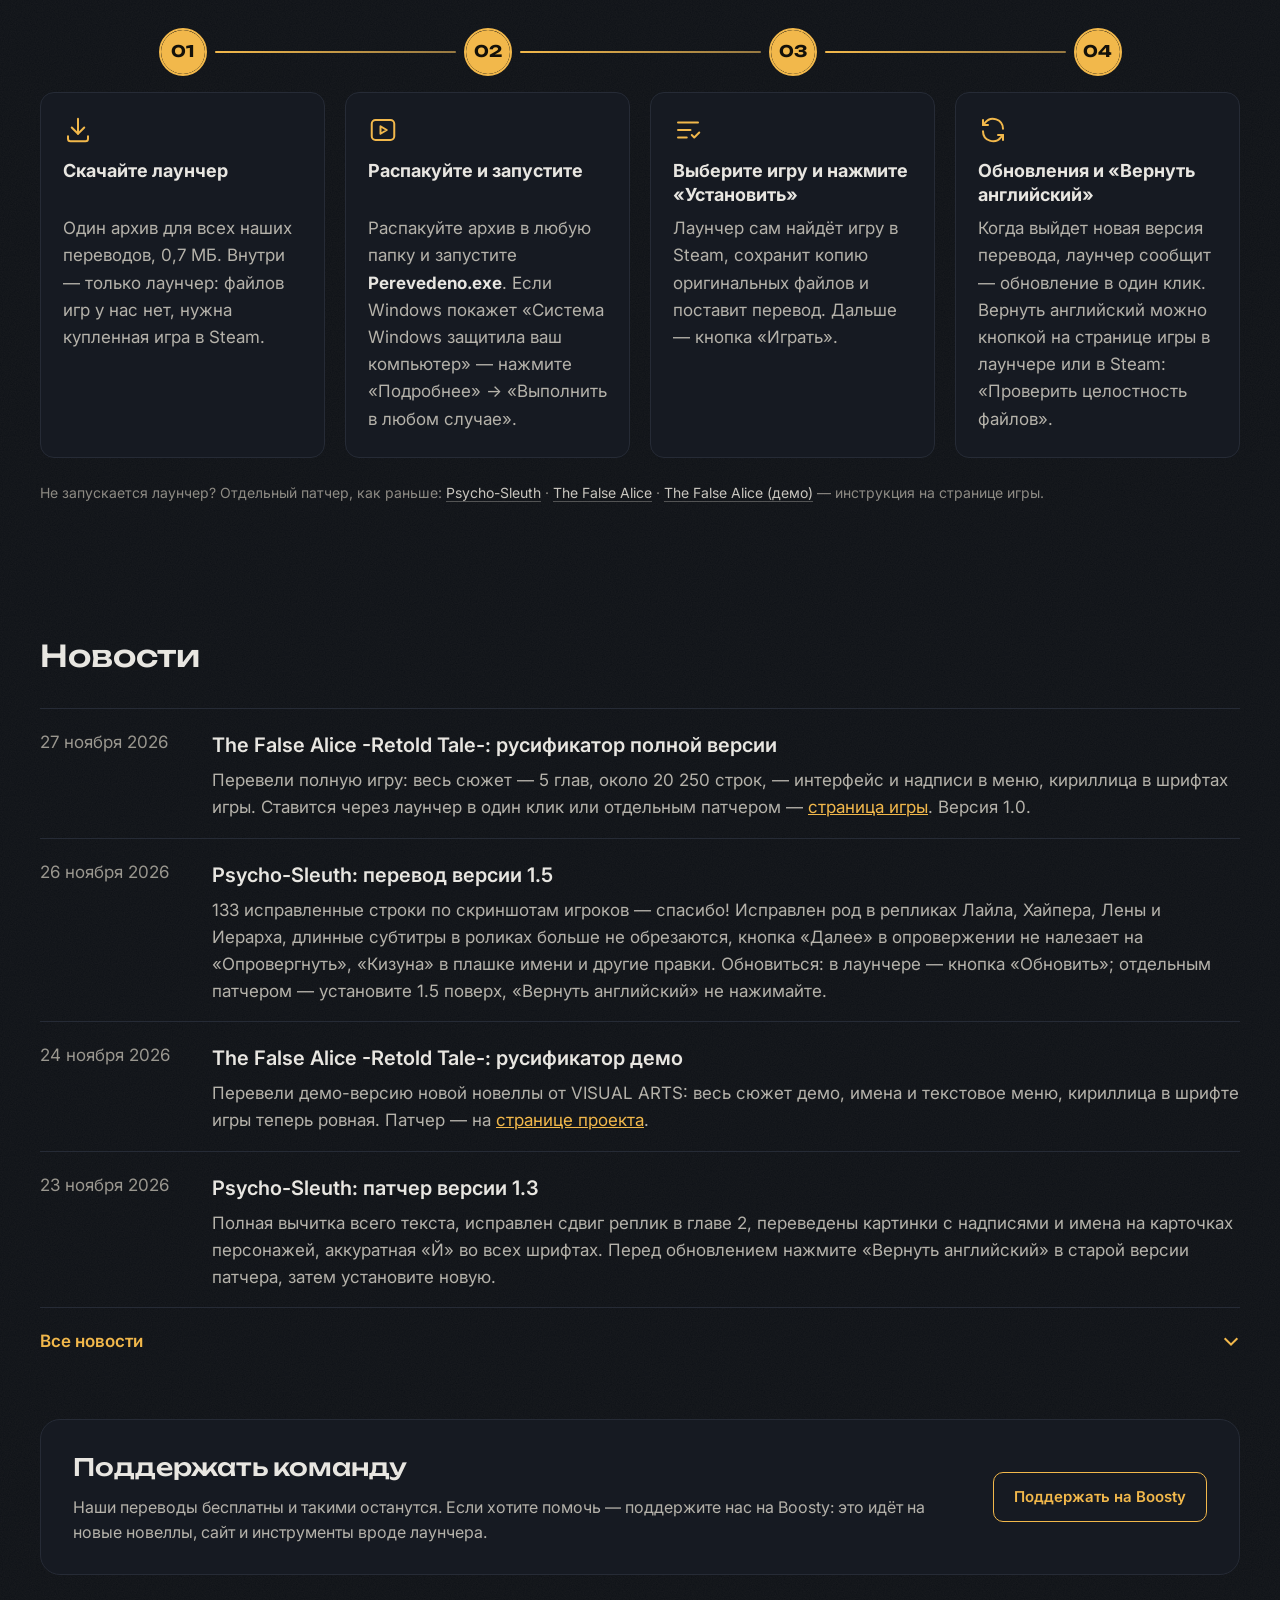
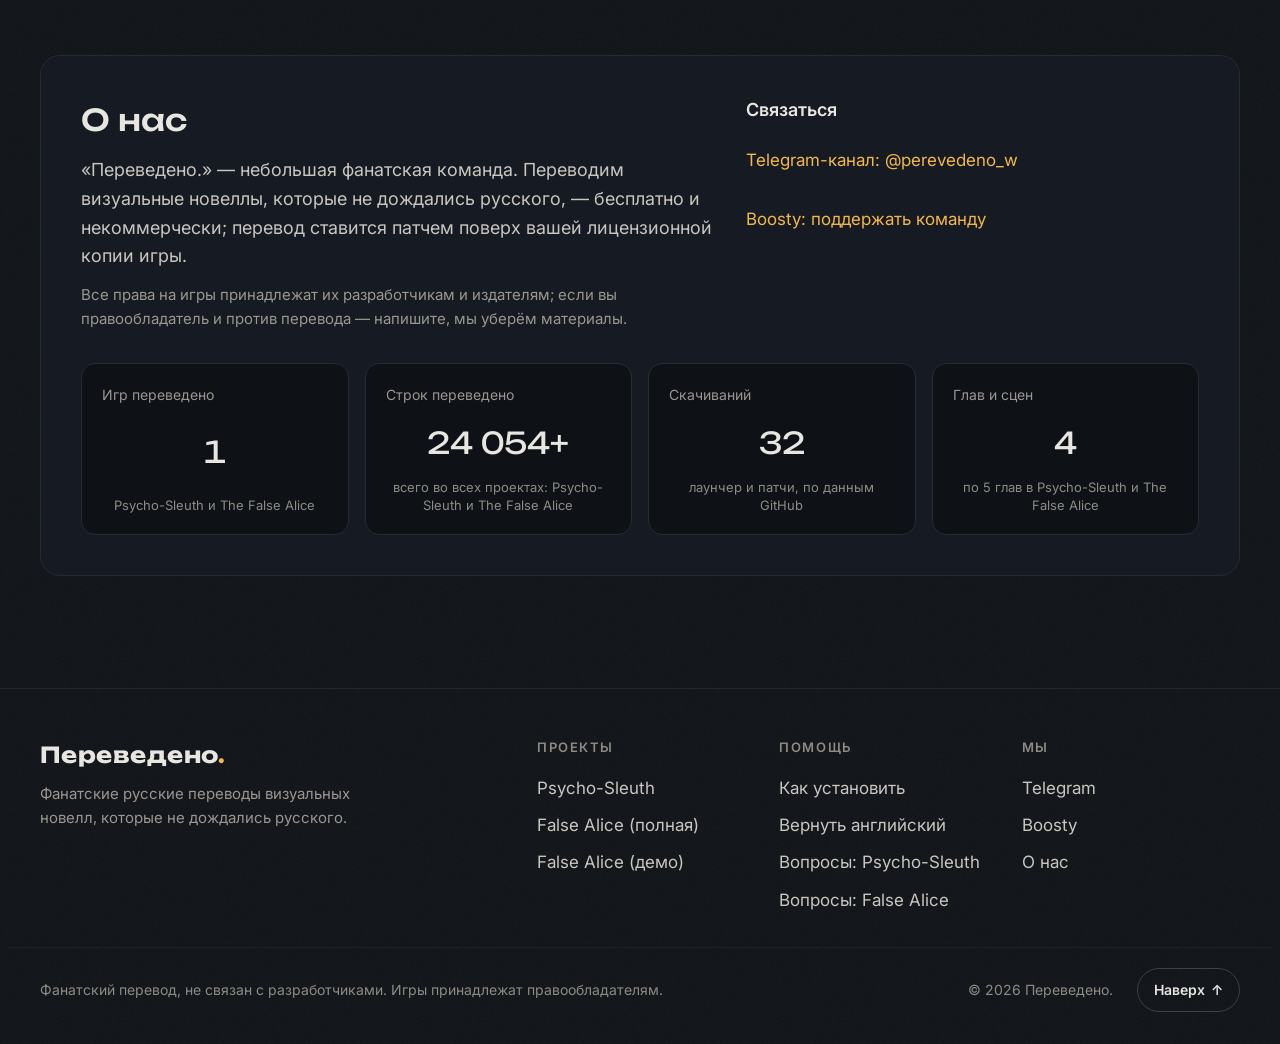
==== commit 4a3570a7: "Главная: карточка-анонс Danganronpa 2×2" ====
--- a/index.html
+++ b/index.html
@@ -168,6 +168,32 @@
 </div>
 </article>
 
+<article class="gcard" style="background: #161A22; border: 1px solid #262B36; border-radius: 16px; display: flex; flex-direction: column">
+<a href="https://store.steampowered.com/app/3751230/" target="_blank" rel="noopener" tabindex="-1" aria-hidden="true" class="gbanner" style="display: block; border-radius: 16px 16px 0 0"><svg xmlns="http://www.w3.org/2000/svg" viewBox="0 0 1200 630" role="img" aria-label="Danganronpa 2×2 — перевод на русском в планах, выход игры 14.01.2027" style="display: block; width: 100%; height: auto; background: #0B0E14"><defs><linearGradient id="lfGdr" x1="0" x2="1" y1="0" y2="0"><stop offset="0" stop-color="#0B0E14" stop-opacity="0.92"/><stop offset="0.42" stop-color="#0B0E14" stop-opacity="0.75"/><stop offset="0.62" stop-color="#0B0E14" stop-opacity="0"/></linearGradient></defs><image href="https://shared.akamai.steamstatic.com/store_item_assets/steam/apps/3751230/library_hero.jpg" x="-600" y="-16" width="2050" height="662" preserveAspectRatio="none"/><rect width="1200" height="630" fill="url(#lfGdr)"/><rect x="56" y="48" width="56" height="34" rx="8" fill="#F2B84B"/><text x="84" y="72" text-anchor="middle" font-family="Inter, sans-serif" font-weight="600" font-size="20" fill="#14110A" letter-spacing="1">RU</text><text x="128" y="72" font-family="Inter, sans-serif" font-weight="600" font-size="20" fill="#E8E6E1" letter-spacing="2.4">ФАНАТСКИЙ ПЕРЕВОД</text><text x="58" y="250" font-family="Unbounded, sans-serif" font-weight="800" font-size="68" fill="#FFFFFF">Danganronpa</text><text x="58" y="340" font-family="Unbounded, sans-serif" font-weight="800" font-size="78" fill="#F2B84B">2×2</text><text x="58" y="462" font-family="Unbounded, sans-serif" font-weight="800" font-size="44" fill="#FFFFFF">Перевод на русском</text><rect x="58" y="496" width="232" height="80" rx="16" fill="#F2B84B"/><text x="174" y="549" text-anchor="middle" font-family="Unbounded, sans-serif" font-weight="800" font-size="30" fill="#14110A">СКОРО</text><text x="310" y="530" font-family="Inter, sans-serif" font-weight="600" font-size="19" fill="#E8E6E1">выход игры 14.01.2027</text><text x="310" y="556" font-family="Inter, sans-serif" font-weight="500" font-size="19" fill="#C9C6BF">перевод по главам</text><text x="1184" y="616" text-anchor="end" font-family="Inter, sans-serif" font-size="13" fill="#FFFFFF" fill-opacity="0.6">Арт: © Spike Chunsoft</text></svg></a>
+<div style="padding: 24px; display: flex; flex-direction: column; gap: 12px; flex-grow: 1">
+<div style="display: flex; flex-wrap: wrap; gap: 8px; align-items: center">
+<span style="background: #2A2418; color: #F2D9A6; font-size: 13px; font-weight: 600; padding: 4px 10px; border-radius: 999px">В планах</span>
+<span style="background: #3A1F22; color: #F2A6AE; font-size: 13px; font-weight: 600; padding: 4px 10px; border-radius: 999px">18+</span>
+<span style="color: #9A978F; font-size: 14px">Steam · ПК</span>
+</div>
+<h3 style="margin: 0; font-family: Unbounded, sans-serif; font-weight: 500; font-size: 22px">Danganronpa 2×2</h3>
+<p style="margin: 0; color: #B5B2AA">Школьная поездка на остров Джаббервок превращается в смертельную игру Монокумы, а на классных судах нужно найти убийцу в стремительных дебатах. Обновлённая Danganronpa 2 и совершенно новый сценарий. Официального русского нет — будем переводить и выпускать по главам.</p>
+<div style="margin-top: auto; display: flex; flex-direction: column; gap: 8px">
+<div style="display: flex; justify-content: space-between; font-size: 14px; color: #9A978F"><span>Выход игры</span><span>14.01.2027</span></div>
+<div style="display: flex; justify-content: space-between; font-size: 14px; color: #9A978F"><span>Перевод</span><span>скоро, по главам</span></div>
+</div>
+<div style="margin-top: 8px; display: flex; justify-content: space-between; align-items: center; gap: 12px; flex-wrap: wrap">
+<a href="https://store.steampowered.com/app/3751230/" target="_blank" rel="noopener" class="gcard-link" style="text-decoration: none; font-weight: 600; padding: 12px 0">Игра в Steam →</a>
+<span style="font-size: 13px; color: #9A978F">Spike Chunsoft · Too Kyo Games</span>
+</div>
+<div style="display: flex; flex-wrap: wrap; align-items: center; gap: 8px 12px">
+<a href="https://t.me/perevedeno_w" class="btn btn-ghost gcard-tg" target="_blank" rel="noopener" data-goatcounter-click="tg-subscribe" data-goatcounter-title="Подписка на Telegram" style="background: transparent; color: #F2B84B; text-decoration: none; font-weight: 600; font-size: 15px; padding: 10px 16px; border-radius: 10px; border: 1px solid #F2B84B; text-align: center">Подписаться на канал в Telegram</a>
+<span style="font-size: 13px; color: #9A978F">Сообщим, когда выйдет первая глава</span>
+</div>
+</div>
+</article>
+
+
 <article style="background: transparent; border: 1px dashed #3A404D; border-radius: 16px; padding: 32px; display: flex; flex-direction: column; gap: 12px; justify-content: center; min-height: 320px">
 <h3 style="margin: 0; font-family: Unbounded, sans-serif; font-weight: 500; font-size: 22px">Что переводить дальше?</h3>
 <p style="margin: 0; color: #B5B2AA">Предложите новеллу без русского языка — посмотрим движок и возьмём в работу, если получится.</p>
